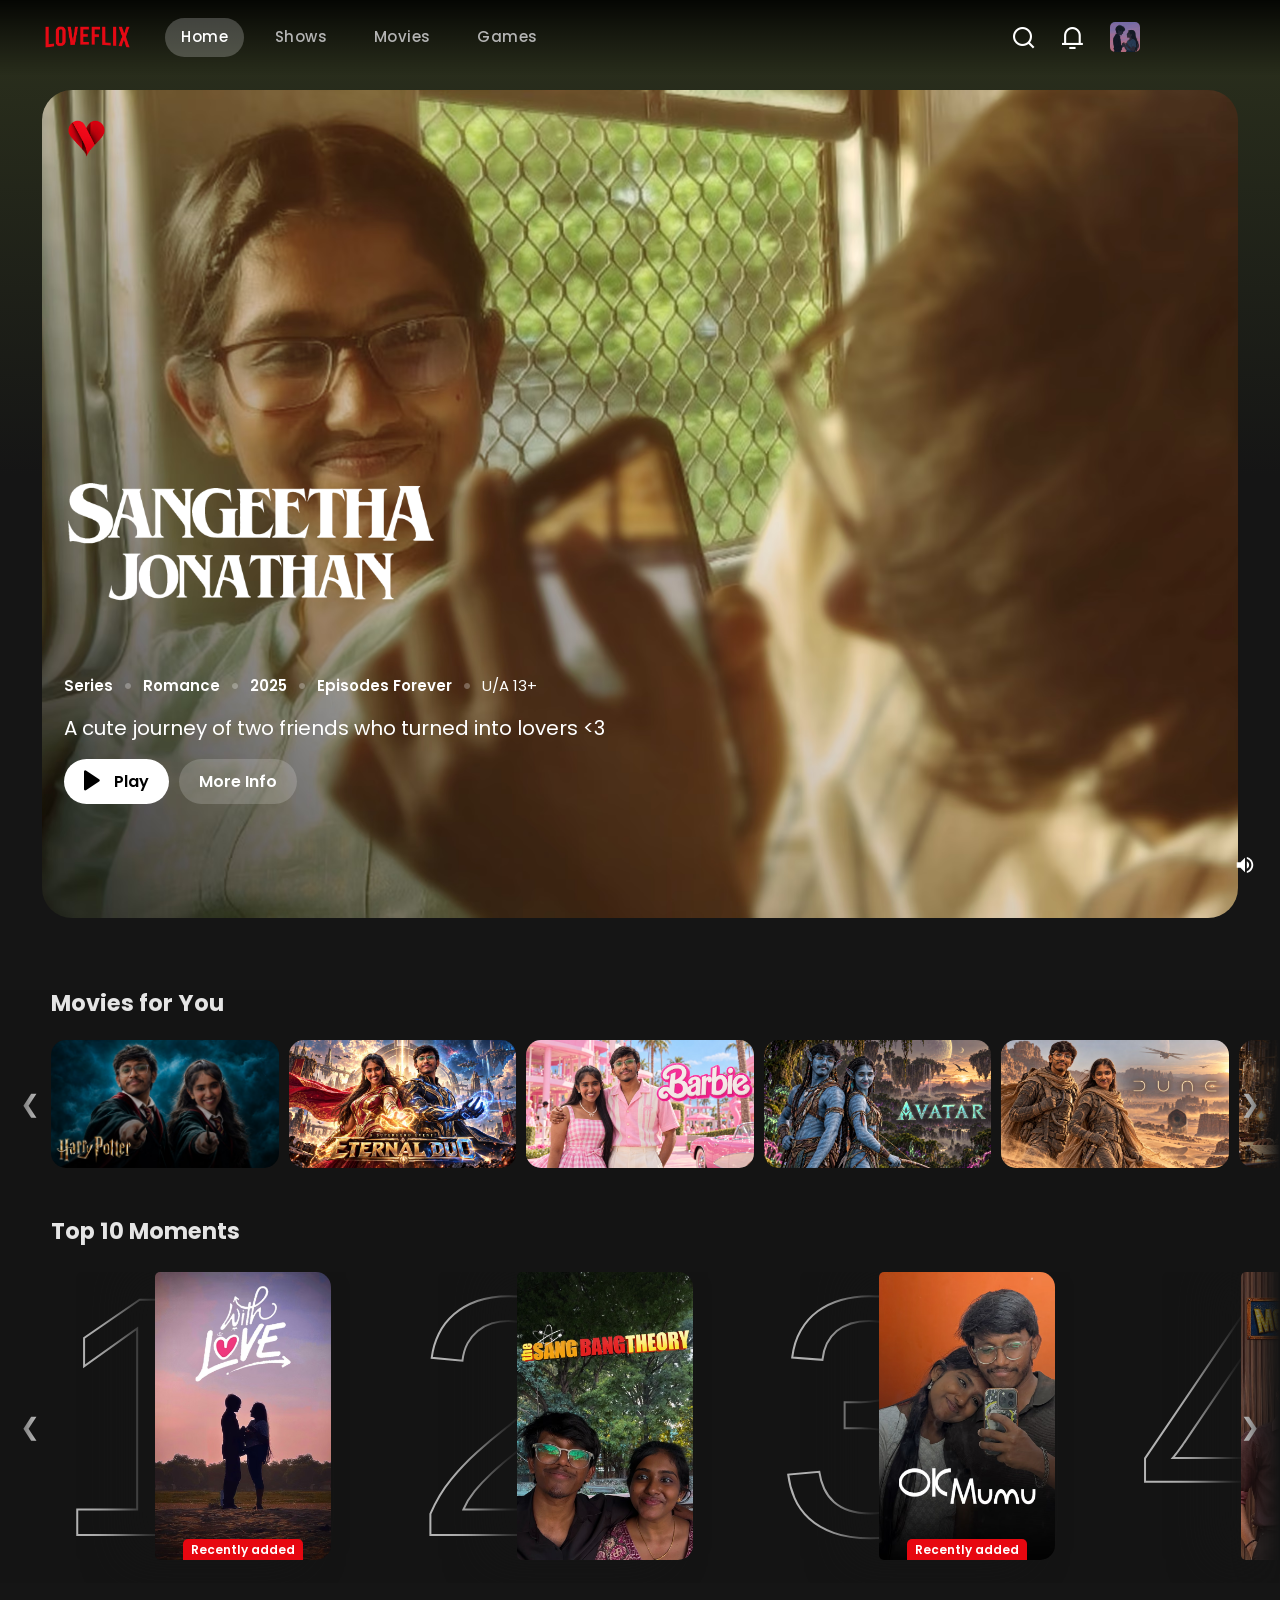
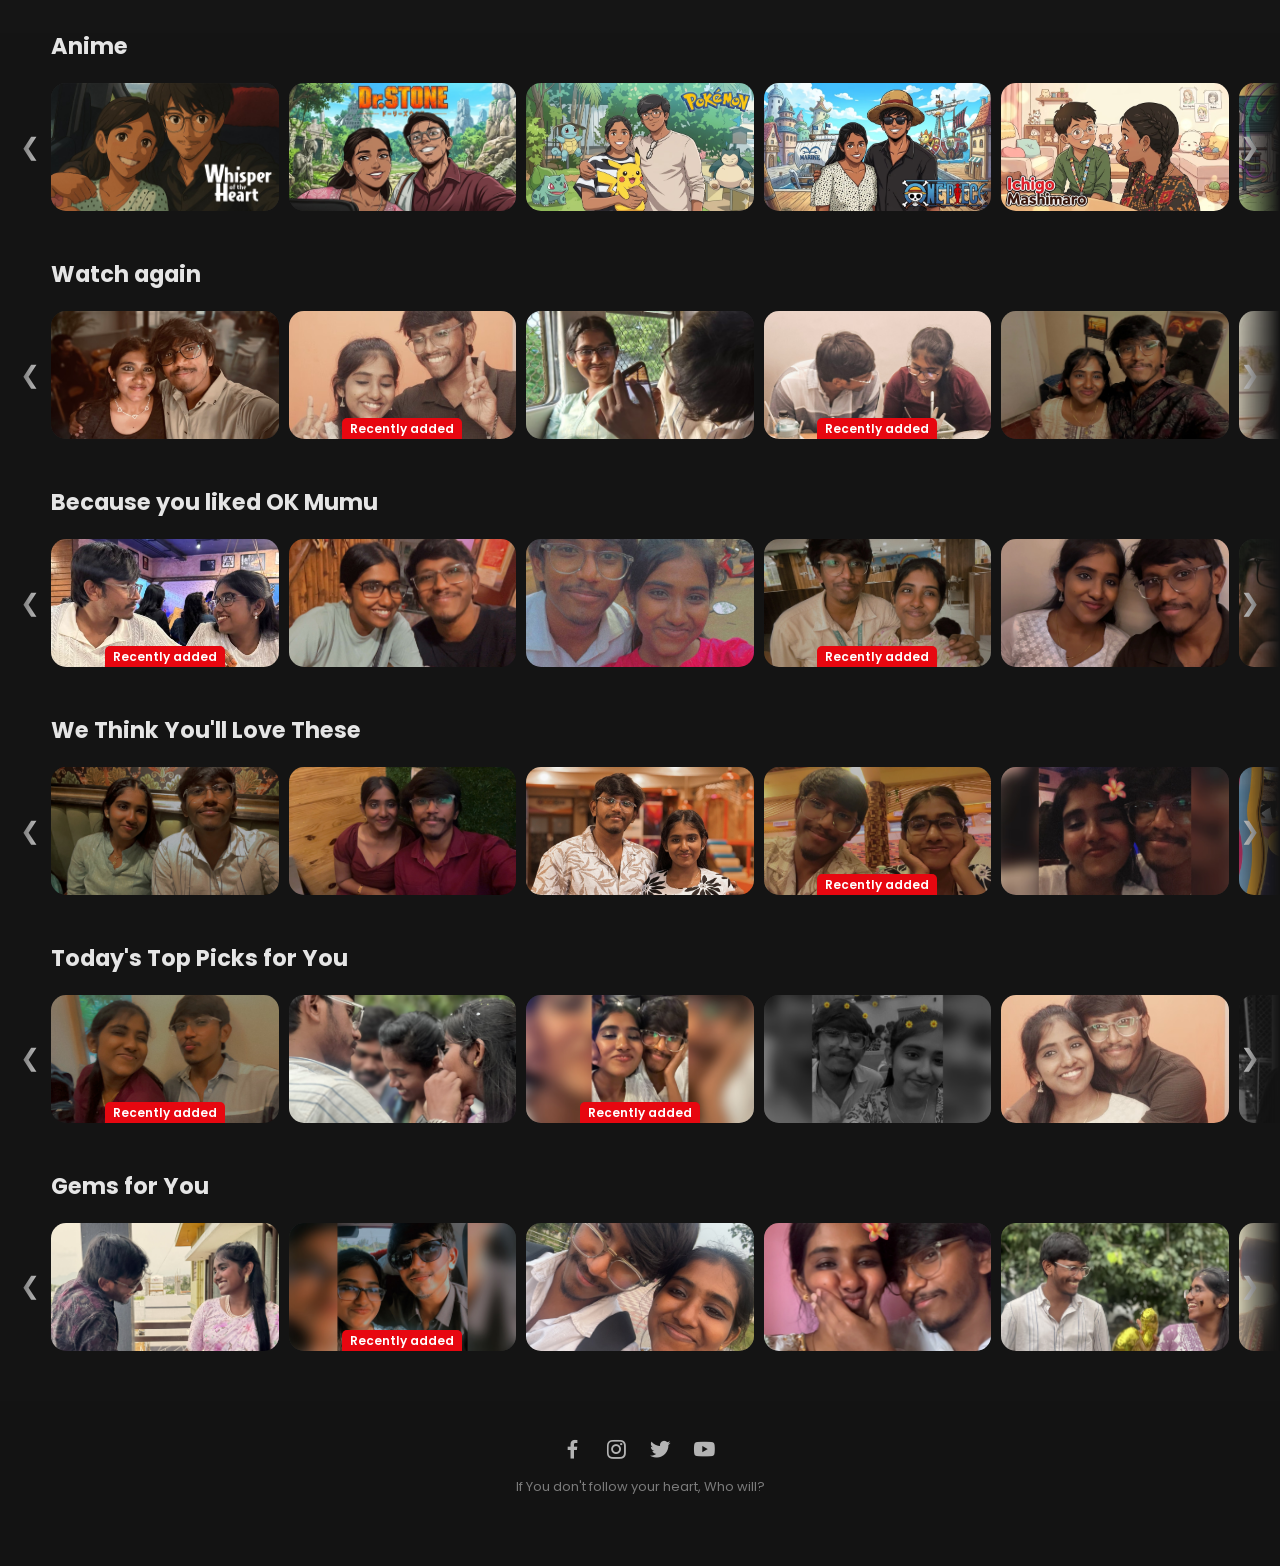
==== home.html @ ab57bb06 "fixes" ====
<html>
  <head>
    <meta charset="utf-8" />
    <meta content="width=device-width, initial-scale=1.0" name="viewport" />

    <title>Home - Loveflix</title>
    <meta content="" name="description" />
    <meta content="" name="keywords" />

    <!-- Browser Logo -->
    <link href="assets/img/hrt.png" rel="icon" />
    <link href="assets/img/hrt.png" rel="apple-touch-icon" />

    <!-- Google Fonts -->
    <link
      href="https://fonts.googleapis.com/css?family=Open+Sans:300,300i,400,400i,600,600i,700,700i|Nunito:300,300i,400,400i,600,600i,700,700i|Poppins:300,300i,400,400i,500,500i,600,600i,700,700i"
      rel="stylesheet"
    />

    <!-- Vendor CSS Files -->
    <link
      href="https://unpkg.com/boxicons@2.1.4/css/boxicons.min.css"
      rel="stylesheet"
    />
    <link
      href="assets/vendor/bootstrap/css/bootstrap.min.css"
      rel="stylesheet"
    />
    <link
      href="assets/vendor/bootstrap-icons/bootstrap-icons.css"
      rel="stylesheet"
    />
    <link href="assets/vendor/icofont/icofont.min.css" rel="stylesheet" />
    <link href="assets/vendor/remixicon/remixicon.css" rel="stylesheet" />
    <link href="assets/vendor/venobox/venobox.css" rel="stylesheet" />
    <link
      href="assets/vendor/owl.carousel/assets/owl.carousel.min.css"
      rel="stylesheet"
    />

    <!-- Main CSS File -->
    <link href="assets/css/style.css" rel="stylesheet" />
    <link href="assets/css/penstyle.css" rel="stylesheet" />
    <!-- <link href="assets/css/portfolio.css" rel="stylesheet" /> -->
  </head>

  <body>
    <div class="loading"></div>
    <!-- ======= Header ======= -->
    <header id="header" class="fixed-top">
      <div class="container d-flex align-items-center">
        <a onclick="secureRedirect(event, '/home.html')" class="logo"
          ><img src="assets/img/favicon.png"
        /></a>

        <nav class="nav-menu d-none d-lg-block">
          <ul>
            <li class="active home">
              <a onclick="secureRedirect(event, '/home.html')">Home</a>
            </li>
            <li><a>Shows</a></li>
            <li><a>Movies</a></li>
            <li>
              <a
                onclick="secureRedirect(event, 'https://www.1001games.com/girls/kissing-cure', '_blank')"
                >Games</a
              >
            </li>
          </ul>
          <div class="rt-logos">
            <i class="ri-search-line"></i>
            <div class="nx-nav-notification-wrapper">
              <i class="ri-notification-3-line nx-bell-trigger"></i>

              <!-- The Hidden Messages Dropdown Tray -->
              <div class="nx-notification-dropdown">
                <div class="nx-notif-arrow"></div>
                <!-- Sleek pointer arrow -->
                <ul class="nx-notif-list">
                  <!-- Update your notification item inside the navigation dropdown list to include the custom ID -->
                  <li
                    class="nx-notif-item nx-trigger-notif"
                    data-target-img="/assets/img/hehe2.avif"
                  >
                    <div class="nx-notif-dot"></div>
                    <p>
                      New <strong>alternate-reality image</strong> received!
                    </p>
                  </li>

                  <li
                    class="nx-notif-item nx-trigger-notif"
                    data-target-img="/assets/img/letter.avif"
                  >
                    <span class="nx-notif-dot"></span>
                    <p>I Love You <strong>Mumu</strong> <3</p>
                  </li>
                  <li class="nx-notif-item read">
                    <p>Videos are now tagged as Recently added</p>
                  </li>
                </ul>
              </div>
            </div>
            <a onclick="secureRedirect(event, '/index.html')" class="anime"
              ><img src="/assets/img/an.avif"
            /></a>
          </div>
        </nav>
        <!-- .nav-menu -->
      </div>
    </header>
    <!-- End Header -->

    <!-- The Envelope Viewport Wrapper (Remains as your single global modal frame) -->
    <div id="envelopeOverlay" class="lx-env-overlay-mask">
      <div class="lx-env-box-wrapper" id="envelopeWrapper">
        <div class="lx-env-pocket-container">
          <div class="lx-env-paper-flap"></div>

          <!-- The inside hidden letter photo image card -->
          <div class="lx-env-hidden-card" id="letterImageCard">
            <!-- We remove the hardcoded src; JavaScript will inject this dynamically -->
            <img
              src=""
              class="lx-env-surprise-img"
              id="envelopeSurpriseImg"
              alt="Surprise Image"
            />
          </div>

          <div class="lx-env-side-left"></div>
          <div class="lx-env-side-right"></div>
          <div class="lx-env-side-bottom"></div>
        </div>
      </div>
    </div>

    <!-- ======= Hero Section ======= -->

    <section id="hero">
      <div class="hero-container">
        <div class="hero-logo">
          <img src="assets/img/hrt.png" />
        </div>
        <div class="title-logo">
          <img src="assets/img/title.png" />
        </div>
        <div class="hero-deets">
          <div class="genre-stuff">
            <div class="genre">Series</div>
            <div class="genre-dot">.</div>
            <div class="genre">Romance</div>
            <div class="genre-dot">.</div>
            <div class="genre">2025</div>
            <div class="genre-dot">.</div>
            <div class="genre">Episodes Forever</div>
            <div class="genre-dot">.</div>
            <div class="genre-1">U/A 13+</div>
          </div>
          <div class="para">
            A cute journey of two friends who turned into lovers <3
          </div>
          <div id="p-ico" class="play">
            <div class="play-1">
              <a id="heroPlayBtn"><i class="ri-play-fill"></i>Play</a>
            </div>
            <div class="play-2">More Info</div>
          </div>
        </div>
        <div
          class="hero-img"
          onmouseenter="playHeroPreview(this)"
          onmouseleave="stopHeroPreview(this)"
        >
          <!-- Base Default Image -->
          <img
            src="assets/img/pics/cover/1.avif"
            class="hero-media-base"
            alt="Hero Base"
          />

          <!-- Hidden Video Element (Muted + Disabled PiP tags bypass native browser popups) -->
          <video
            class="hero-media-video"
            muted
            loop
            playsinline
            preload="none"
            disablepictureinpicture
            controlsList="nodownload nopictureinpicture"
          >
            <!-- 1. Main Choice: AV1 (Change the src to your AV1 file path) -->
            <source
              src="assets/img/pics/cover/hover.av1.mp4"
              type="video/mp4; codecs=av01.0.05M.08"
            />

            <!-- 2. Secondary Fallback: Standard MP4 (H.264) -->
            <source
              src="assets/img/pics/cover/hover.mp4"
              type="video/mp4; codecs=avc1.4d401e"
            />
          </video>
        </div>
      </div>
    </section>
    <!-- ==========================================
    CUSTOM LOVEFLIX STREAM DESIGN MODAL
    ========================================== -->
    <dialog id="favDialog" class="loveflix-dialog">
      <div class="dialog-card">
        <h3 class="dialog-title">Account disabled!</h3>
        <p class="dialog-subtitle">Choose a payment mode to continue:</p>

        <!-- 💡 THE CUSTOM CUSTOM DROPDOWN FRAMEWORK -->
        <div class="custom-select-wrapper">
          <div class="select-trigger-box" id="dropdownTrigger">
            <span id="selectedOptionText">...</span>
            <i class="bx bx-chevron-down arrow-icon"></i>
          </div>

          <!-- The Interactive Options Tray Container -->
          <ul class="custom-options-list" id="optionsTray">
            <li class="option-item" data-value="brine">0 Kisses 😔</li>
            <li class="option-item" data-value="monkey">1 Kiss 🙂</li>
            <!-- 💡 THE UNLOCK OPTION -->
            <li class="option-item secret-key" data-value="unlock_key">
              100 Kisses ❤️❤️😘
            </li>
          </ul>
        </div>

        <!-- Hidden native input to securely hold your JavaScript logic values -->
        <input type="hidden" id="secureSelectValue" value="default" />

        <div class="dialog-action-row">
          <button id="cancelBtn" class="modal-btn btn-cancel">Cancel</button>
          <button id="confirmBtn" class="modal-btn btn-confirm">Confirm</button>
        </div>
      </div>
    </dialog>

    <!-- End Hero -->

    <main id="main">
      <!-- HORIZONTAL CAROUSEL CONTAINER -->
      <section id="c01" class="nx-carousel-section">
        <h2 class="nx-carousel-heading">Movies for You</h2>

        <div class="nx-carousel-base-wrapper">
          <!-- Direction Control Action Bars -->
          <button
            class="nx-carousel-arrow-btn nx-btn-left"
            onclick="moveNxCarousel(-1, 'c1')"
          >
            &#10094;
          </button>
          <button
            class="nx-carousel-arrow-btn nx-btn-right"
            onclick="moveNxCarousel(1, 'c1')"
          >
            &#10095;
          </button>

          <!-- Clipping Window Framework -->
          <div class="nx-carousel-clip-viewport">
            <div class="nx-carousel-moving-track" id="c1">
              <div class="nx-carousel-card-item">
                <img src="assets/img/pics/movies/hp.avif" alt="Card 2" />
              </div>
              <div class="nx-carousel-card-item">
                <img src="assets/img/pics/movies/ed.avif" alt="Card 2" />
              </div>
              <div class="nx-carousel-card-item">
                <img src="assets/img/pics/movies/bb.avif" alt="Card 3" />
              </div>
              <div class="nx-carousel-card-item">
                <img src="assets/img/pics/movies/av.avif" alt="Card 4" />
              </div>
              <div class="nx-carousel-card-item">
                <img src="assets/img/pics/movies/dn.avif" alt="Card 5" />
              </div>
              <div class="nx-carousel-card-item">
                <img src="assets/img/pics/movies/fr.avif" alt="Card 6" />
              </div>
              <div class="nx-carousel-card-item">
                <img src="assets/img/pics/movies/tt.avif" alt="Card 7" />
              </div>
            </div>
          </div>
        </div>
      </section>
      <!-- HORIZONTAL CAROUSEL CONTAINER -->
      <section id="c02" class="nx-carousel-section">
        <h2 class="nx-carousel-heading">Top 10 Moments</h2>

        <div class="nx-carousel-base-wrapper">
          <!-- Direction Control Action Bars -->
          <button
            class="nx-carousel-arrow-btn nx-btn-left"
            onclick="moveNxCarousel(-1, 'c2')"
          >
            &#10094;
          </button>
          <button
            class="nx-carousel-arrow-btn nx-btn-right"
            onclick="moveNxCarousel(1, 'c2')"
          >
            &#10095;
          </button>

          <!-- Clipping Window Framework -->
          <div class="nx-carousel-clip-viewport">
            <div class="nx-carousel-moving-track" id="c2">
              <div
                class="nx-carousel-card-item"
                onmouseenter="playPreview(this)"
                onmouseleave="stopPreview(this)"
              >
                <div class="num">1</div>
                <div class="num-img">
                  <div class="recent">Recently added</div>
                  <img src="assets/img/pics/10/1.avif" alt="Card 1" />
                  <video
                    class="nx-video-preview"
                    muted
                    loop
                    playsinline
                    preload="none"
                    disablepictureinpicture
                    controlsList="nodownload nopictureinpicture"
                  >
                    <source src="assets/img/pics/10/1.webm" type="video/mp4" />
                  </video>
                </div>
              </div>
              <div
                class="nx-carousel-card-item"
                onmouseenter="playPreview(this)"
                onmouseleave="stopPreview(this)"
              >
                <div class="num">2</div>
                <div class="num-img">
                  <img src="assets/img/pics/10/2.avif" alt="Card 2" />
                  <img
                    src="assets/img/pics/10/02.avif"
                    class="nx-video-preview"
                    alt="Card 2 Hover"
                  />
                </div>
              </div>
              <div
                class="nx-carousel-card-item"
                onmouseenter="playPreview(this)"
                onmouseleave="stopPreview(this)"
              >
                <div class="num">3</div>
                <div class="num-img">
                  <div class="recent">Recently added</div>
                  <img src="assets/img/pics/10/3.avif" alt="Card 3" />
                  <video
                    class="nx-video-preview"
                    muted
                    loop
                    playsinline
                    preload="none"
                    disablepictureinpicture
                    controlsList="nodownload nopictureinpicture"
                  >
                    <source src="assets/img/pics/10/3.webm" type="video/mp4" />
                  </video>
                </div>
              </div>
              <div
                class="nx-carousel-card-item"
                onmouseenter="playPreview(this)"
                onmouseleave="stopPreview(this)"
              >
                <div class="num">4</div>
                <div class="num-img">
                  <img src="assets/img/pics/10/4.avif" alt="Card 4" />
                  <img
                    src="assets/img/pics/10/04.avif"
                    class="nx-video-preview"
                    alt="Card 2 Hover"
                  />
                </div>
              </div>
              <div
                class="nx-carousel-card-item"
                onmouseenter="playPreview(this)"
                onmouseleave="stopPreview(this)"
              >
                <div class="num">5</div>
                <div class="num-img">
                  <div class="recent">Recently added</div>
                  <img src="assets/img/pics/10/5.avif" alt="Card 5" />
                  <video
                    class="nx-video-preview"
                    muted
                    loop
                    playsinline
                    preload="none"
                    disablepictureinpicture
                    controlsList="nodownload nopictureinpicture"
                  >
                    <source src="assets/img/pics/10/5.webm" type="video/mp4" />
                  </video>
                </div>
              </div>
              <div
                class="nx-carousel-card-item"
                onmouseenter="playPreview(this)"
                onmouseleave="stopPreview(this)"
              >
                <div class="num">6</div>
                <div class="num-img">
                  <div class="recent">Recently added</div>
                  <img src="assets/img/pics/10/6.avif" alt="Card 6" />
                  <video
                    class="nx-video-preview"
                    muted
                    loop
                    playsinline
                    preload="none"
                    disablepictureinpicture
                    controlsList="nodownload nopictureinpicture"
                  >
                    <source src="assets/img/pics/10/6.webm" type="video/mp4" />
                  </video>
                </div>
              </div>
              <div
                class="nx-carousel-card-item"
                onmouseenter="playPreview(this)"
                onmouseleave="stopPreview(this)"
              >
                <div class="num">7</div>
                <div class="num-img">
                  <div class="recent">Recently added</div>
                  <img src="assets/img/pics/10/7.avif" alt="Card 7" />
                  <video
                    class="nx-video-preview"
                    muted
                    loop
                    playsinline
                    preload="none"
                    disablepictureinpicture
                    controlsList="nodownload nopictureinpicture"
                  >
                    <source src="assets/img/pics/10/7.webm" type="video/mp4" />
                  </video>
                </div>
              </div>
              <div
                class="nx-carousel-card-item"
                onmouseenter="playPreview(this)"
                onmouseleave="stopPreview(this)"
              >
                <div class="num">8</div>
                <div class="num-img">
                  <img src="assets/img/pics/10/8.avif" alt="Card 8" />
                  <img
                    src="assets/img/pics/10/08.avif"
                    class="nx-video-preview"
                    alt="Card 2 Hover"
                  />
                </div>
              </div>
              <div
                class="nx-carousel-card-item"
                onmouseenter="playPreview(this)"
                onmouseleave="stopPreview(this)"
              >
                <div class="num">9</div>
                <div class="num-img">
                  <img src="assets/img/pics/10/9.avif" alt="Card 9" />
                  <img
                    src="assets/img/pics/10/09.avif"
                    class="nx-video-preview"
                    alt="Card 2 Hover"
                  />
                </div>
              </div>
              <div
                class="nx-carousel-card-item"
                onmouseenter="playPreview(this)"
                onmouseleave="stopPreview(this)"
              >
                <div class="num">10</div>
                <div class="num-img ten">
                  <div class="recent">Recently added</div>
                  <img src="assets/img/pics/10/10.avif" alt="Card 10" />
                  <video
                    class="nx-video-preview"
                    muted
                    loop
                    playsinline
                    preload="none"
                    disablepictureinpicture
                    controlsList="nodownload nopictureinpicture"
                  >
                    <source src="assets/img/pics/10/10.webm" type="video/mp4" />
                  </video>
                </div>
              </div>
            </div>
          </div>
        </div>
      </section>

      <!-- HORIZONTAL CAROUSEL CONTAINER -->
      <section id="c01" class="nx-carousel-section touch">
        <h2 class="nx-carousel-heading">Anime</h2>

        <div class="nx-carousel-base-wrapper">
          <!-- Direction Control Action Bars -->
          <button
            class="nx-carousel-arrow-btn nx-btn-left"
            onclick="moveNxCarousel(-1, 'c3')"
          >
            &#10094;
          </button>
          <button
            class="nx-carousel-arrow-btn nx-btn-right"
            onclick="moveNxCarousel(1, 'c3')"
          >
            &#10095;
          </button>

          <!-- Clipping Window Framework -->
          <div class="nx-carousel-clip-viewport">
            <div class="nx-carousel-moving-track" id="c3">
              <div class="nx-carousel-card-item">
                <img src="assets/img/pics/anime/1.avif" alt="Card 1" />
              </div>
              <div class="nx-carousel-card-item">
                <img src="assets/img/pics/anime/2.avif" alt="Card 2" />
              </div>
              <div class="nx-carousel-card-item">
                <img src="assets/img/pics/anime/3.avif" alt="Card 3" />
              </div>
              <div class="nx-carousel-card-item">
                <img src="assets/img/pics/anime/4.avif" alt="Card 4" />
              </div>
              <div class="nx-carousel-card-item">
                <img src="assets/img/pics/anime/7.avif" alt="Card 5" />
              </div>
              <div class="nx-carousel-card-item">
                <img src="assets/img/pics/anime/5.avif" alt="Card 6" />
              </div>
              <div class="nx-carousel-card-item">
                <img src="assets/img/pics/anime/6.avif" alt="Card 7" />
              </div>
            </div>
          </div>
        </div>
      </section>

      <!-- row1 -->
      <section id="c01" class="nx-carousel-section">
        <h2 class="nx-carousel-heading">Watch again</h2>

        <div class="nx-carousel-base-wrapper">
          <!-- Direction Control Action Bars -->
          <button
            class="nx-carousel-arrow-btn nx-btn-left"
            onclick="moveNxCarousel(-1, 'c4')"
          >
            &#10094;
          </button>
          <button
            class="nx-carousel-arrow-btn nx-btn-right"
            onclick="moveNxCarousel(1, 'c4')"
          >
            &#10095;
          </button>

          <!-- Clipping Window Framework -->
          <div class="nx-carousel-clip-viewport">
            <div class="nx-carousel-moving-track" id="c4">
              <div class="nx-carousel-card-item">
                <img src="assets/img/pics/7.avif" alt="Card 1" />
              </div>
              <div
                class="nx-carousel-card-item"
                onmouseenter="playPreview(this)"
                onmouseleave="stopPreview(this)"
              >
                <div class="recent">Recently added</div>
                <img src="assets/img/pics/1.avif" alt="Card 2" />
                <img
                  src="assets/img/pics/1a.GIF"
                  class="nx-video-preview"
                  alt="Card 2 Hover"
                />
              </div>
              <div class="nx-carousel-card-item">
                <img src="assets/img/pics/6.avif" alt="Card 3" />
              </div>
              <div
                class="nx-carousel-card-item"
                onmouseenter="playPreview(this)"
                onmouseleave="stopPreview(this)"
              >
                <div class="recent">Recently added</div>
                <img src="assets/img/pics/8.avif" alt="Card 4" />
                <img
                  src="assets/img/pics/8a.gif"
                  class="nx-video-preview"
                  alt="Card 2 Hover"
                />
              </div>
              <div class="nx-carousel-card-item">
                <img src="assets/img/pics/26.avif" alt="Card 5" />
              </div>
              <div
                class="nx-carousel-card-item"
                onmouseenter="playPreview(this)"
                onmouseleave="stopPreview(this)"
              >
                <div class="recent">Recently added</div>
                <img src="assets/img/pics/12.avif" alt="Card 6" />
                <video
                  class="nx-video-preview"
                  muted
                  loop
                  playsinline
                  preload="none"
                  disablepictureinpicture
                  controlsList="nodownload nopictureinpicture"
                >
                  <source src="assets/img/pics/12a.webm" type="video/mp4" />
                </video>
              </div>
              <div class="nx-carousel-card-item">
                <img src="assets/img/pics/35.avif" alt="Card 7" />
              </div>
              <div
                class="nx-carousel-card-item"
                onmouseenter="playPreview(this)"
                onmouseleave="stopPreview(this)"
              >
                <div class="recent">Recently added</div>
                <img src="assets/img/pics/47.avif" alt="Card 8" />
                <video
                  class="nx-video-preview"
                  muted
                  loop
                  playsinline
                  preload="none"
                  disablepictureinpicture
                  controlsList="nodownload nopictureinpicture"
                >
                  <source src="assets/img/pics/47a.webm" type="video/mp4" />
                </video>
              </div>
              <div class="nx-carousel-card-item">
                <img src="assets/img/pics/36.avif" alt="Card 9" />
              </div>
              <div class="nx-carousel-card-item">
                <img src="assets/img/pics/40.avif" alt="Card 10" />
              </div>
            </div>
          </div>
        </div>
      </section>

      <!--  row2 -->
      <section id="c01" class="nx-carousel-section">
        <h2 class="nx-carousel-heading">Because you liked OK Mumu</h2>

        <div class="nx-carousel-base-wrapper">
          <!-- Direction Control Action Bars -->
          <button
            class="nx-carousel-arrow-btn nx-btn-left"
            onclick="moveNxCarousel(-1, 'c5')"
          >
            &#10094;
          </button>
          <button
            class="nx-carousel-arrow-btn nx-btn-right"
            onclick="moveNxCarousel(1, 'c5')"
          >
            &#10095;
          </button>

          <!-- Clipping Window Framework -->
          <div class="nx-carousel-clip-viewport">
            <div class="nx-carousel-moving-track" id="c5">
              <div
                class="nx-carousel-card-item"
                onmouseenter="playPreview(this)"
                onmouseleave="stopPreview(this)"
              >
                <div class="recent">Recently added</div>
                <img src="assets/img/pics/11.avif" alt="Card 1" />
                <video
                  class="nx-video-preview"
                  muted
                  loop
                  playsinline
                  preload="none"
                  disablepictureinpicture
                  controlsList="nodownload nopictureinpicture"
                >
                  <source src="assets/img/pics/11a.webm" type="video/mp4" />
                </video>
              </div>
              <div class="nx-carousel-card-item">
                <img src="assets/img/pics/32.avif" alt="Card 2" />
              </div>
              <div class="nx-carousel-card-item">
                <img src="assets/img/pics/28.avif" alt="Card 3" />
              </div>
              <div
                class="nx-carousel-card-item"
                onmouseenter="playPreview(this)"
                onmouseleave="stopPreview(this)"
              >
                <div class="recent">Recently added</div>
                <img src="assets/img/pics/46.avif" alt="Card 4" />
                <video
                  class="nx-video-preview"
                  muted
                  loop
                  playsinline
                  preload="none"
                  disablepictureinpicture
                  controlsList="nodownload nopictureinpicture"
                >
                  <source src="assets/img/pics/46a.webm" type="video/mp4" />
                </video>
              </div>
              <div class="nx-carousel-card-item">
                <img src="assets/img/pics/23.avif" alt="Card 5" />
              </div>
              <div class="nx-carousel-card-item">
                <img src="assets/img/pics/24.avif" alt="Card 6" />
              </div>
              <div class="nx-carousel-card-item">
                <img src="assets/img/pics/22.avif" alt="Card 7" />
              </div>
              <div class="nx-carousel-card-item">
                <img src="assets/img/pics/29.avif" alt="Card 8" />
              </div>
              <div class="nx-carousel-card-item">
                <img src="assets/img/pics/27.avif" alt="Card 9" />
              </div>
              <div class="nx-carousel-card-item">
                <img src="assets/img/pics/41.avif" alt="Card 10" />
              </div>
            </div>
          </div>
        </div>
      </section>

      <!-- row 3 -->
      <section id="c01" class="nx-carousel-section">
        <h2 class="nx-carousel-heading">We Think You'll Love These</h2>

        <div class="nx-carousel-base-wrapper">
          <!-- Direction Control Action Bars -->
          <button
            class="nx-carousel-arrow-btn nx-btn-left"
            onclick="moveNxCarousel(-1, 'c6')"
          >
            &#10094;
          </button>
          <button
            class="nx-carousel-arrow-btn nx-btn-right"
            onclick="moveNxCarousel(1, 'c6')"
          >
            &#10095;
          </button>

          <!-- Clipping Window Framework -->
          <div class="nx-carousel-clip-viewport">
            <div class="nx-carousel-moving-track" id="c6">
              <div class="nx-carousel-card-item">
                <img src="assets/img/pics/33.avif" alt="Card 1" />
              </div>
              <div class="nx-carousel-card-item">
                <img src="assets/img/pics/31.avif" alt="Card 2" />
              </div>
              <div class="nx-carousel-card-item">
                <img src="assets/img/pics/45.avif" alt="Card 3" />
              </div>
              <div
                class="nx-carousel-card-item"
                onmouseenter="playPreview(this)"
                onmouseleave="stopPreview(this)"
              >
                <div class="recent">Recently added</div>
                <img src="assets/img/pics/39.avif" alt="Card 4" />
                <video
                  class="nx-video-preview"
                  muted
                  loop
                  playsinline
                  preload="none"
                  disablepictureinpicture
                  controlsList="nodownload nopictureinpicture"
                >
                  <source src="assets/img/pics/39a.webm" type="video/mp4" />
                </video>
              </div>
              <div class="nx-carousel-card-item">
                <img src="assets/img/pics/37.avif" alt="Card 5" />
              </div>
              <div class="nx-carousel-card-item">
                <img src="assets/img/pics/16.avif" alt="Card 6" />
              </div>
              <div
                class="nx-carousel-card-item"
                onmouseenter="playPreview(this)"
                onmouseleave="stopPreview(this)"
              >
                <div class="recent">Recently added</div>
                <img src="assets/img/pics/10.avif" alt="Card 7" />
                <video
                  class="nx-video-preview"
                  muted
                  loop
                  playsinline
                  preload="none"
                  disablepictureinpicture
                  controlsList="nodownload nopictureinpicture"
                >
                  <source src="assets/img/pics/10a.webm" type="video/mp4" />
                </video>
              </div>
              <div class="nx-carousel-card-item">
                <img src="assets/img/pics/30.avif" alt="Card 8" />
              </div>
              <div class="nx-carousel-card-item">
                <img src="assets/img/pics/25.avif" alt="Card 9" />
              </div>
              <div class="nx-carousel-card-item">
                <img src="assets/img/pics/18.avif" alt="Card 10" />
              </div>
            </div>
          </div>
        </div>
      </section>

      <!-- row 4 -->
      <section id="c01" class="nx-carousel-section">
        <h2 class="nx-carousel-heading">Today's Top Picks for You</h2>

        <div class="nx-carousel-base-wrapper">
          <!-- Direction Control Action Bars -->
          <button
            class="nx-carousel-arrow-btn nx-btn-left"
            onclick="moveNxCarousel(-1, 'c7')"
          >
            &#10094;
          </button>
          <button
            class="nx-carousel-arrow-btn nx-btn-right"
            onclick="moveNxCarousel(1, 'c7')"
          >
            &#10095;
          </button>

          <!-- Clipping Window Framework -->
          <div class="nx-carousel-clip-viewport">
            <div class="nx-carousel-moving-track" id="c7">
              <div
                class="nx-carousel-card-item"
                onmouseenter="playPreview(this)"
                onmouseleave="stopPreview(this)"
              >
                <div class="recent">Recently added</div>
                <img src="assets/img/pics/34.avif" alt="Card 1" />
                <video
                  class="nx-video-preview"
                  muted
                  loop
                  playsinline
                  preload="none"
                  disablepictureinpicture
                  controlsList="nodownload nopictureinpicture"
                >
                  <source src="assets/img/pics/34a.webm" type="video/mp4" />
                </video>
              </div>
              <div class="nx-carousel-card-item">
                <img src="assets/img/pics/20.avif" alt="Card 2" />
              </div>
              <div
                class="nx-carousel-card-item"
                onmouseenter="playPreview(this)"
                onmouseleave="stopPreview(this)"
              >
                <div class="recent">Recently added</div>
                <img src="assets/img/pics/13.avif" alt="Card 3" />
                <video
                  class="nx-video-preview"
                  muted
                  loop
                  playsinline
                  preload="none"
                  disablepictureinpicture
                  controlsList="nodownload nopictureinpicture"
                >
                  <source src="assets/img/pics/13a.webm" type="video/mp4" />
                </video>
              </div>
              <div class="nx-carousel-card-item">
                <img src="assets/img/pics/43.avif" alt="Card 4" />
              </div>
              <div class="nx-carousel-card-item">
                <img src="assets/img/pics/3.avif" alt="Card 5" />
              </div>
              <div class="nx-carousel-card-item">
                <img src="assets/img/pics/38.avif" alt="Card 6" />
              </div>
              <div class="nx-carousel-card-item">
                <img src="assets/img/pics/15.avif" alt="Card 7" />
              </div>
              <div class="nx-carousel-card-item">
                <img src="assets/img/pics/44.avif" alt="Card 8" />
              </div>
              <div class="nx-carousel-card-item">
                <img src="assets/img/pics/14.avif" alt="Card 9" />
              </div>
              <div class="nx-carousel-card-item">
                <img src="assets/img/pics/5.avif" alt="Card 10" />
              </div>
            </div>
          </div>
        </div>
      </section>

      <!-- row 5 -->

      <section id="c01" class="nx-carousel-section">
        <h2 class="nx-carousel-heading">Gems for You</h2>

        <div class="nx-carousel-base-wrapper">
          <!-- Direction Control Action Bars -->
          <button
            class="nx-carousel-arrow-btn nx-btn-left"
            onclick="moveNxCarousel(-1, 'c8')"
          >
            &#10094;
          </button>
          <button
            class="nx-carousel-arrow-btn nx-btn-right"
            onclick="moveNxCarousel(1, 'c8')"
          >
            &#10095;
          </button>

          <!-- Clipping Window Framework -->
          <div class="nx-carousel-clip-viewport">
            <div class="nx-carousel-moving-track" id="c8">
              <div class="nx-carousel-card-item">
                <img src="assets/img/pics/19.avif" alt="Card 1" />
              </div>

              <div
                class="nx-carousel-card-item"
                onmouseenter="playPreview(this)"
                onmouseleave="stopPreview(this)"
              >
                <div class="recent">Recently added</div>
                <img src="assets/img/pics/42.avif" alt="Card 2" />
                <video
                  class="nx-video-preview"
                  muted
                  loop
                  playsinline
                  preload="none"
                  disablepictureinpicture
                  controlsList="nodownload nopictureinpicture"
                >
                  <source src="assets/img/pics/42a.webm" type="video/mp4" />
                </video>
              </div>
              <div class="nx-carousel-card-item">
                <img src="assets/img/pics/48.avif" alt="Card 3" />
              </div>
              <div class="nx-carousel-card-item">
                <img src="assets/img/pics/9.avif" alt="Card 4" />
              </div>
              <div class="nx-carousel-card-item">
                <img src="assets/img/pics/21.avif" alt="Card 5" />
              </div>
              <div
                class="nx-carousel-card-item"
                onmouseenter="playPreview(this)"
                onmouseleave="stopPreview(this)"
              >
                <div class="recent">Recently added</div>
                <img src="assets/img/pics/49.avif" alt="Card 6" />
                <video
                  class="nx-video-preview"
                  muted
                  loop
                  playsinline
                  preload="none"
                  disablepictureinpicture
                  controlsList="nodownload nopictureinpicture"
                >
                  <source src="assets/img/pics/49a.webm" type="video/mp4" />
                </video>
              </div>
              <div class="nx-carousel-card-item">
                <img src="assets/img/pics/4.avif" alt="Card 7" />
              </div>
              <div
                class="nx-carousel-card-item"
                onmouseenter="playPreview(this)"
                onmouseleave="stopPreview(this)"
              >
                <div class="recent">Recently added</div>
                <img src="assets/img/pics/2.avif" alt="Card 8" />
                <img
                  src="assets/img/pics/2a.GIF"
                  class="nx-video-preview"
                  alt="Card 2 Hover"
                />
              </div>
              <div class="nx-carousel-card-item">
                <img src="assets/img/pics/17.avif" alt="Card 9" />
              </div>
            </div>
          </div>
        </div>
      </section>
      <!-- End Portfolio Section -->
      <audio id="myAudio" loop>
        <source src="/assets/img/sng.mp3" />
      </audio>
      <!-- ======= Footer ======= -->

      <footer id="footer">
        <div class="container">
          <div class="social-links pt-3 pt-md-0">
            <a
              onclick="secureRedirect(event, 'https://www.youtube.com/watch?v=FIejm_Wvw1w', '_blank')"
              class="facebook"
              ><i class="bx bxl-facebook"></i
            ></a>
            <a
              onclick="secureRedirect(event, 'https://www.instagram.com/jonathan.ryndolf/', '_blank')"
              class="instagram"
              ><i class="bx bxl-instagram"></i
            ></a>
            <a
              onclick="secureRedirect(event, 'https://x.com/Jonathanryndolf', '_blank')"
              class="twitter"
              ><i class="bx bxl-twitter"></i
            ></a>
            <a
              onclick="secureRedirect(event, 'https://www.youtube.com/watch?v=QDia3e12czc', '_blank')"
              class="youtube"
              ><i class="bx bxl-youtube"></i
            ></a>
          </div>
          <p>If You don't follow your heart, Who will?</p>
        </div>
      </footer>
      <!-- End Footer -->
    </main>
    <button
      class="back-to-top toolbar-btn volume-btn"
      id="audioToggleBtn"
      aria-label="Toggle Audio"
    >
      <svg viewBox="0 0 24 24">
        <!-- Starts with the high volume icon layout -->
        <path
          d="M3 9v6h4l5 5V4L7 9H3zm13.5 3c0-1.77-1.02-3.29-2.5-4.03v8.05c1.48-.73 2.5-2.25 2.5-4.02zM14 3.23v2.06c2.89.86 5 3.54 5 6.71s-2.11 5.85-5 6.71v2.06c4.01-.91 7-4.49 7-8.77s-2.99-7.86-7-8.77z"
        />
      </svg>
    </button>

    <!-- Vendor JS Files -->
    <script src="assets/vendor/jquery/jquery.min.js"></script>
    <script src="assets/vendor/bootstrap/js/bootstrap.bundle.min.js"></script>
    <script src="assets/vendor/jquery.easing/jquery.easing.min.js"></script>
    <script src="assets/vendor/php-email-form/validate.js"></script>
    <script src="assets/vendor/isotope-layout/isotope.pkgd.min.js"></script>
    <script src="assets/vendor/venobox/venobox.min.js"></script>
    <script src="assets/vendor/owl.carousel/owl.carousel.min.js"></script>

    <!-- Main JS File -->
    <script src="assets/js/main.js"></script>
    <script src="assets/js/hover.js"></script>
    <script src="assets/js/portfolio.js"></script>
  </body>
</html>
---- assets/vendor/venobox/venobox.css ----
/* ------ venobox.css --------*/
.vbox-overlay *, .vbox-overlay *:before, .vbox-overlay *:after{
    -webkit-backface-visibility: hidden;
    -webkit-box-sizing:border-box;
    -moz-box-sizing:border-box;
    box-sizing:border-box;
}
.vbox-overlay * { 
    -webkit-backface-visibility: visible;
    backface-visibility: visible;
}
.vbox-overlay{
    display: -webkit-flex;
    display: flex;
    -webkit-flex-direction: column;
    flex-direction: column;
    -webkit-justify-content: center;
    justify-content: center;
    -webkit-align-items: center;
    align-items: center;
    position: fixed;
    left: 0;
    top: 0;
    bottom: 0;
    right: 0;
    z-index: 999999;
}

/* ----- navigation ----- */
.vbox-title{
    width: 100%;
    height: 40px;
    float: left;
    text-align: center;
    line-height: 28px;
    font-size: 12px;
    padding: 6px 50px;
    overflow: hidden;
    position: fixed;
    display: none;
    left: 0;
    z-index: 89;
}
.vbox-close{
    cursor: pointer;
    position: fixed;
    top: -1px;
    right: 0;
    width: 50px;
    height: 40px;
    padding: 6px;
    display: block;
    background-position:10px center;
    overflow: hidden;
    font-size: 24px;
    line-height: 1;
    text-align: center;
    z-index: 99;
}
.vbox-left{
    cursor: pointer;
    position: fixed;
    left: 0;
    height: 40px;
    overflow: hidden;
    line-height: 28px;
    font-size: 12px;
    z-index: 99;
    display: flex;
    align-items:center;
}
.vbox-num{
    display: inline-block;
    margin: 6px 0 6px 15px;
}
/* ----- Social share ----- */
.vbox-share{
    line-height: 28px;
    font-size: 12px;
    overflow: hidden;
    position: fixed;
    left: 0;
    z-index: 98;
    display: flex;
    align-items:center;
    justify-content: center;
    width: 100%;
    text-align: center;
}
.vbox-share svg{
    max-height: 28px;
    width: 28px;
    z-index: 10;
    margin-left: 12px;
    margin-top: 6px;
    margin-bottom: 6px;
    vertical-align: middle;
}


/* ----- navigation ARROWS ----- */
.vbox-next, .vbox-prev{
    position: fixed;
    top: 50%;
    margin-top: -15px;
    overflow: hidden;
    cursor: pointer;
    display: block;
    width: 45px;
    height: 45px;
    z-index: 99;
}
.vbox-next span, .vbox-prev span{
    position: relative;
    width: 20px;
    height: 20px;
    border: 2px solid transparent;
    border-top-color: #B6B6B6;
    border-right-color: #B6B6B6;
    text-indent: -100px;
    position: absolute;
    top: 8px;
    display: block;
}
.vbox-prev{
    left: 15px;
}
.vbox-next{
    right: 15px;
}
.vbox-prev span{
    left: 10px;
    -ms-transform: rotate(-135deg);
    -webkit-transform: rotate(-135deg);
    transform: rotate(-135deg);
}
.vbox-next span{
    -ms-transform: rotate(45deg);
    -webkit-transform: rotate(45deg);
    transform: rotate(45deg);
    right: 10px;
}
/* ------- inline window ------ */
.vbox-inline{
    width: 420px;
    height: 315px;
    height: 70vh;
    padding: 10px;
    background: #fff;
    margin: 0 auto;
    overflow: auto;
    text-align: left;
}
/* ------- Video & iFrames window ------ */
.venoframe{
    max-width: 100%;
    width: 100%;
    border: none;
    width: 100%;
    height: 260px;
    height: 70vh;
}
.venoframe.vbvid{
    height: 260px;
}
@media (min-width: 768px) {
    .venoframe, .vbox-inline{
        width: 90%;
        height: 360px;
        height: 70vh;
    }
    .venoframe.vbvid{
        width: 640px;
        height: 360px;
    }
}
@media (min-width: 992px) {
    .venoframe, .vbox-inline{
        max-width: 1200px;
        width: 80%;
        height: 540px;
        height: 70vh;
    }
    .venoframe.vbvid{
        width: 960px;
        height: 540px;
    }
}
/* 
Please do NOT edit this part! 
or at least read this note: http://i.imgur.com/7C0ws9e.gif
*/
.vbox-open{
    overflow: hidden;
}
.vbox-container{
    position: absolute;
    left: 0;
    right: 0;
    top: 0;
    bottom: 0;
    overflow-x: hidden;
    overflow-y: scroll;
    overflow-scrolling: touch;
    -webkit-overflow-scrolling: touch;
    z-index: 20;
    max-height: 100%;

}

.vbox-content{
    text-align: center;
    float: left;
    width: 100%;
    position: relative;
    overflow: hidden;
    padding: 20px 4%;
}
.vbox-container img{
    max-width: 100%;
    height: auto;
}
.vbox-figlio{
    box-shadow: 0 0 12px rgba(0,0,0,0.19), 0 6px 6px rgba(0,0,0,0.23);
    max-width: 100%;
    text-align: initial;
}
img.vbox-figlio{
    -webkit-user-select: none;
-khtml-user-select: none;
-moz-user-select: none;
-o-user-select: none;
user-select: none;
}
.vbox-content.swipe-left{
    margin-left: -200px !important;
}
.vbox-content.swipe-right{
    margin-left: 200px !important;
}
.vbox-animated{
    webkit-transition: margin 300ms ease-out;
    transition: margin 300ms ease-out;
}

/* ---------- preloader ----------
 * SPINKIT 
 * http://tobiasahlin.com/spinkit/
-------------------------------- */
.sk-double-bounce,.sk-rotating-plane{width:40px;height:40px;margin:40px auto}.sk-rotating-plane{background-color:#333;-webkit-animation:sk-rotatePlane 1.2s infinite ease-in-out;animation:sk-rotatePlane 1.2s infinite ease-in-out}@-webkit-keyframes sk-rotatePlane{0%{-webkit-transform:perspective(120px) rotateX(0) rotateY(0);transform:perspective(120px) rotateX(0) rotateY(0)}50%{-webkit-transform:perspective(120px) rotateX(-180.1deg) rotateY(0);transform:perspective(120px) rotateX(-180.1deg) rotateY(0)}100%{-webkit-transform:perspective(120px) rotateX(-180deg) rotateY(-179.9deg);transform:perspective(120px) rotateX(-180deg) rotateY(-179.9deg)}}@keyframes sk-rotatePlane{0%{-webkit-transform:perspective(120px) rotateX(0) rotateY(0);transform:perspective(120px) rotateX(0) rotateY(0)}50%{-webkit-transform:perspective(120px) rotateX(-180.1deg) rotateY(0);transform:perspective(120px) rotateX(-180.1deg) rotateY(0)}100%{-webkit-transform:perspective(120px) rotateX(-180deg) rotateY(-179.9deg);transform:perspective(120px) rotateX(-180deg) rotateY(-179.9deg)}}.sk-double-bounce{position:relative}.sk-double-bounce .sk-child{width:100%;height:100%;border-radius:50%;background-color:#333;opacity:.6;position:absolute;top:0;left:0;-webkit-animation:sk-doubleBounce 2s infinite ease-in-out;animation:sk-doubleBounce 2s infinite ease-in-out}.sk-chasing-dots .sk-child,.sk-spinner-pulse,.sk-three-bounce .sk-child{background-color:#333;border-radius:100%}.sk-double-bounce .sk-double-bounce2{-webkit-animation-delay:-1s;animation-delay:-1s}@-webkit-keyframes sk-doubleBounce{0%,100%{-webkit-transform:scale(0);transform:scale(0)}50%{-webkit-transform:scale(1);transform:scale(1)}}@keyframes sk-doubleBounce{0%,100%{-webkit-transform:scale(0);transform:scale(0)}50%{-webkit-transform:scale(1);transform:scale(1)}}.sk-wave{margin:40px auto;width:50px;height:40px;text-align:center;font-size:10px}.sk-wave .sk-rect{background-color:#333;height:100%;width:6px;display:inline-block;-webkit-animation:sk-waveStretchDelay 1.2s infinite ease-in-out;animation:sk-waveStretchDelay 1.2s infinite ease-in-out}.sk-wave .sk-rect1{-webkit-animation-delay:-1.2s;animation-delay:-1.2s}.sk-wave .sk-rect2{-webkit-animation-delay:-1.1s;animation-delay:-1.1s}.sk-wave .sk-rect3{-webkit-animation-delay:-1s;animation-delay:-1s}.sk-wave .sk-rect4{-webkit-animation-delay:-.9s;animation-delay:-.9s}.sk-wave .sk-rect5{-webkit-animation-delay:-.8s;animation-delay:-.8s}@-webkit-keyframes sk-waveStretchDelay{0%,100%,40%{-webkit-transform:scaleY(.4);transform:scaleY(.4)}20%{-webkit-transform:scaleY(1);transform:scaleY(1)}}@keyframes sk-waveStretchDelay{0%,100%,40%{-webkit-transform:scaleY(.4);transform:scaleY(.4)}20%{-webkit-transform:scaleY(1);transform:scaleY(1)}}.sk-wandering-cubes{margin:40px auto;width:40px;height:40px;position:relative}.sk-wandering-cubes .sk-cube{background-color:#333;width:10px;height:10px;position:absolute;top:0;left:0;-webkit-animation:sk-wanderingCube 1.8s ease-in-out -1.8s infinite both;animation:sk-wanderingCube 1.8s ease-in-out -1.8s infinite both}.sk-chasing-dots,.sk-spinner-pulse{width:40px;height:40px;margin:40px auto}.sk-wandering-cubes .sk-cube2{-webkit-animation-delay:-.9s;animation-delay:-.9s}@-webkit-keyframes sk-wanderingCube{0%{-webkit-transform:rotate(0);transform:rotate(0)}25%{-webkit-transform:translateX(30px) rotate(-90deg) scale(.5);transform:translateX(30px) rotate(-90deg) scale(.5)}50%{-webkit-transform:translateX(30px) translateY(30px) rotate(-179deg);transform:translateX(30px) translateY(30px) rotate(-179deg)}50.1%{-webkit-transform:translateX(30px) translateY(30px) rotate(-180deg);transform:translateX(30px) translateY(30px) rotate(-180deg)}75%{-webkit-transform:translateX(0) translateY(30px) rotate(-270deg) scale(.5);transform:translateX(0) translateY(30px) rotate(-270deg) scale(.5)}100%{-webkit-transform:rotate(-360deg);transform:rotate(-360deg)}}@keyframes sk-wanderingCube{0%{-webkit-transform:rotate(0);transform:rotate(0)}25%{-webkit-transform:translateX(30px) rotate(-90deg) scale(.5);transform:translateX(30px) rotate(-90deg) scale(.5)}50%{-webkit-transform:translateX(30px) translateY(30px) rotate(-179deg);transform:translateX(30px) translateY(30px) rotate(-179deg)}50.1%{-webkit-transform:translateX(30px) translateY(30px) rotate(-180deg);transform:translateX(30px) translateY(30px) rotate(-180deg)}75%{-webkit-transform:translateX(0) translateY(30px) rotate(-270deg) scale(.5);transform:translateX(0) translateY(30px) rotate(-270deg) scale(.5)}100%{-webkit-transform:rotate(-360deg);transform:rotate(-360deg)}}.sk-spinner-pulse{-webkit-animation:sk-pulseScaleOut 1s infinite ease-in-out;animation:sk-pulseScaleOut 1s infinite ease-in-out}@-webkit-keyframes sk-pulseScaleOut{0%{-webkit-transform:scale(0);transform:scale(0)}100%{-webkit-transform:scale(1);transform:scale(1);opacity:0}}@keyframes sk-pulseScaleOut{0%{-webkit-transform:scale(0);transform:scale(0)}100%{-webkit-transform:scale(1);transform:scale(1);opacity:0}}.sk-chasing-dots{position:relative;text-align:center;-webkit-animation:sk-chasingDotsRotate 2s infinite linear;animation:sk-chasingDotsRotate 2s infinite linear}.sk-chasing-dots .sk-child{width:60%;height:60%;display:inline-block;position:absolute;top:0;-webkit-animation:sk-chasingDotsBounce 2s infinite ease-in-out;animation:sk-chasingDotsBounce 2s infinite ease-in-out}.sk-chasing-dots .sk-dot2{top:auto;bottom:0;-webkit-animation-delay:-1s;animation-delay:-1s}@-webkit-keyframes sk-chasingDotsRotate{100%{-webkit-transform:rotate(360deg);transform:rotate(360deg)}}@keyframes sk-chasingDotsRotate{100%{-webkit-transform:rotate(360deg);transform:rotate(360deg)}}@-webkit-keyframes sk-chasingDotsBounce{0%,100%{-webkit-transform:scale(0);transform:scale(0)}50%{-webkit-transform:scale(1);transform:scale(1)}}@keyframes sk-chasingDotsBounce{0%,100%{-webkit-transform:scale(0);transform:scale(0)}50%{-webkit-transform:scale(1);transform:scale(1)}}.sk-three-bounce{margin:40px auto;width:80px;text-align:center}.sk-three-bounce .sk-child{width:20px;height:20px;display:inline-block;-webkit-animation:sk-three-bounce 1.4s ease-in-out 0s infinite both;animation:sk-three-bounce 1.4s ease-in-out 0s infinite both}.sk-circle .sk-child:before,.sk-fading-circle .sk-circle:before{display:block;border-radius:100%;content:'';background-color:#333}.sk-three-bounce .sk-bounce1{-webkit-animation-delay:-.32s;animation-delay:-.32s}.sk-three-bounce .sk-bounce2{-webkit-animation-delay:-.16s;animation-delay:-.16s}@-webkit-keyframes sk-three-bounce{0%,100%,80%{-webkit-transform:scale(0);transform:scale(0)}40%{-webkit-transform:scale(1);transform:scale(1)}}@keyframes sk-three-bounce{0%,100%,80%{-webkit-transform:scale(0);transform:scale(0)}40%{-webkit-transform:scale(1);transform:scale(1)}}.sk-circle{margin:40px auto;width:40px;height:40px;position:relative}.sk-circle .sk-child{width:100%;height:100%;position:absolute;left:0;top:0}.sk-circle .sk-child:before{margin:0 auto;width:15%;height:15%;-webkit-animation:sk-circleBounceDelay 1.2s infinite ease-in-out both;animation:sk-circleBounceDelay 1.2s infinite ease-in-out both}.sk-circle .sk-circle2{-webkit-transform:rotate(30deg);-ms-transform:rotate(30deg);transform:rotate(30deg)}.sk-circle .sk-circle3{-webkit-transform:rotate(60deg);-ms-transform:rotate(60deg);transform:rotate(60deg)}.sk-circle .sk-circle4{-webkit-transform:rotate(90deg);-ms-transform:rotate(90deg);transform:rotate(90deg)}.sk-circle .sk-circle5{-webkit-transform:rotate(120deg);-ms-transform:rotate(120deg);transform:rotate(120deg)}.sk-circle .sk-circle6{-webkit-transform:rotate(150deg);-ms-transform:rotate(150deg);transform:rotate(150deg)}.sk-circle .sk-circle7{-webkit-transform:rotate(180deg);-ms-transform:rotate(180deg);transform:rotate(180deg)}.sk-circle .sk-circle8{-webkit-transform:rotate(210deg);-ms-transform:rotate(210deg);transform:rotate(210deg)}.sk-circle .sk-circle9{-webkit-transform:rotate(240deg);-ms-transform:rotate(240deg);transform:rotate(240deg)}.sk-circle .sk-circle10{-webkit-transform:rotate(270deg);-ms-transform:rotate(270deg);transform:rotate(270deg)}.sk-circle .sk-circle11{-webkit-transform:rotate(300deg);-ms-transform:rotate(300deg);transform:rotate(300deg)}.sk-circle .sk-circle12{-webkit-transform:rotate(330deg);-ms-transform:rotate(330deg);transform:rotate(330deg)}.sk-circle .sk-circle2:before{-webkit-animation-delay:-1.1s;animation-delay:-1.1s}.sk-circle .sk-circle3:before{-webkit-animation-delay:-1s;animation-delay:-1s}.sk-circle .sk-circle4:before{-webkit-animation-delay:-.9s;animation-delay:-.9s}.sk-circle .sk-circle5:before{-webkit-animation-delay:-.8s;animation-delay:-.8s}.sk-circle .sk-circle6:before{-webkit-animation-delay:-.7s;animation-delay:-.7s}.sk-circle .sk-circle7:before{-webkit-animation-delay:-.6s;animation-delay:-.6s}.sk-circle .sk-circle8:before{-webkit-animation-delay:-.5s;animation-delay:-.5s}.sk-circle .sk-circle9:before{-webkit-animation-delay:-.4s;animation-delay:-.4s}.sk-circle .sk-circle10:before{-webkit-animation-delay:-.3s;animation-delay:-.3s}.sk-circle .sk-circle11:before{-webkit-animation-delay:-.2s;animation-delay:-.2s}.sk-circle .sk-circle12:before{-webkit-animation-delay:-.1s;animation-delay:-.1s}@-webkit-keyframes sk-circleBounceDelay{0%,100%,80%{-webkit-transform:scale(0);transform:scale(0)}40%{-webkit-transform:scale(1);transform:scale(1)}}@keyframes sk-circleBounceDelay{0%,100%,80%{-webkit-transform:scale(0);transform:scale(0)}40%{-webkit-transform:scale(1);transform:scale(1)}}.sk-cube-grid{width:40px;height:40px;margin:40px auto}.sk-cube-grid .sk-cube{width:33.33%;height:33.33%;background-color:#333;float:left;-webkit-animation:sk-cubeGridScaleDelay 1.3s infinite ease-in-out;animation:sk-cubeGridScaleDelay 1.3s infinite ease-in-out}.sk-cube-grid .sk-cube1{-webkit-animation-delay:.2s;animation-delay:.2s}.sk-cube-grid .sk-cube2{-webkit-animation-delay:.3s;animation-delay:.3s}.sk-cube-grid .sk-cube3{-webkit-animation-delay:.4s;animation-delay:.4s}.sk-cube-grid .sk-cube4{-webkit-animation-delay:.1s;animation-delay:.1s}.sk-cube-grid .sk-cube5{-webkit-animation-delay:.2s;animation-delay:.2s}.sk-cube-grid .sk-cube6{-webkit-animation-delay:.3s;animation-delay:.3s}.sk-cube-grid .sk-cube7{-webkit-animation-delay:0ms;animation-delay:0ms}.sk-cube-grid .sk-cube8{-webkit-animation-delay:.1s;animation-delay:.1s}.sk-cube-grid .sk-cube9{-webkit-animation-delay:.2s;animation-delay:.2s}@-webkit-keyframes sk-cubeGridScaleDelay{0%,100%,70%{-webkit-transform:scale3D(1,1,1);transform:scale3D(1,1,1)}35%{-webkit-transform:scale3D(0,0,1);transform:scale3D(0,0,1)}}@keyframes sk-cubeGridScaleDelay{0%,100%,70%{-webkit-transform:scale3D(1,1,1);transform:scale3D(1,1,1)}35%{-webkit-transform:scale3D(0,0,1);transform:scale3D(0,0,1)}}.sk-fading-circle{margin:40px auto;width:40px;height:40px;position:relative}.sk-fading-circle .sk-circle{width:100%;height:100%;position:absolute;left:0;top:0}.sk-fading-circle .sk-circle:before{margin:0 auto;width:15%;height:15%;-webkit-animation:sk-circleFadeDelay 1.2s infinite ease-in-out both;animation:sk-circleFadeDelay 1.2s infinite ease-in-out both}.sk-fading-circle .sk-circle2{-webkit-transform:rotate(30deg);-ms-transform:rotate(30deg);transform:rotate(30deg)}.sk-fading-circle .sk-circle3{-webkit-transform:rotate(60deg);-ms-transform:rotate(60deg);transform:rotate(60deg)}.sk-fading-circle .sk-circle4{-webkit-transform:rotate(90deg);-ms-transform:rotate(90deg);transform:rotate(90deg)}.sk-fading-circle .sk-circle5{-webkit-transform:rotate(120deg);-ms-transform:rotate(120deg);transform:rotate(120deg)}.sk-fading-circle .sk-circle6{-webkit-transform:rotate(150deg);-ms-transform:rotate(150deg);transform:rotate(150deg)}.sk-fading-circle .sk-circle7{-webkit-transform:rotate(180deg);-ms-transform:rotate(180deg);transform:rotate(180deg)}.sk-fading-circle .sk-circle8{-webkit-transform:rotate(210deg);-ms-transform:rotate(210deg);transform:rotate(210deg)}.sk-fading-circle .sk-circle9{-webkit-transform:rotate(240deg);-ms-transform:rotate(240deg);transform:rotate(240deg)}.sk-fading-circle .sk-circle10{-webkit-transform:rotate(270deg);-ms-transform:rotate(270deg);transform:rotate(270deg)}.sk-fading-circle .sk-circle11{-webkit-transform:rotate(300deg);-ms-transform:rotate(300deg);transform:rotate(300deg)}.sk-fading-circle .sk-circle12{-webkit-transform:rotate(330deg);-ms-transform:rotate(330deg);transform:rotate(330deg)}.sk-fading-circle .sk-circle2:before{-webkit-animation-delay:-1.1s;animation-delay:-1.1s}.sk-fading-circle .sk-circle3:before{-webkit-animation-delay:-1s;animation-delay:-1s}.sk-fading-circle .sk-circle4:before{-webkit-animation-delay:-.9s;animation-delay:-.9s}.sk-fading-circle .sk-circle5:before{-webkit-animation-delay:-.8s;animation-delay:-.8s}.sk-fading-circle .sk-circle6:before{-webkit-animation-delay:-.7s;animation-delay:-.7s}.sk-fading-circle .sk-circle7:before{-webkit-animation-delay:-.6s;animation-delay:-.6s}.sk-fading-circle .sk-circle8:before{-webkit-animation-delay:-.5s;animation-delay:-.5s}.sk-fading-circle .sk-circle9:before{-webkit-animation-delay:-.4s;animation-delay:-.4s}.sk-fading-circle .sk-circle10:before{-webkit-animation-delay:-.3s;animation-delay:-.3s}.sk-fading-circle .sk-circle11:before{-webkit-animation-delay:-.2s;animation-delay:-.2s}.sk-fading-circle .sk-circle12:before{-webkit-animation-delay:-.1s;animation-delay:-.1s}@-webkit-keyframes sk-circleFadeDelay{0%,100%,39%{opacity:0}40%{opacity:1}}@keyframes sk-circleFadeDelay{0%,100%,39%{opacity:0}40%{opacity:1}}.sk-folding-cube{margin:40px auto;width:40px;height:40px;position:relative;-webkit-transform:rotateZ(45deg);transform:rotateZ(45deg)}.sk-folding-cube .sk-cube{float:left;width:50%;height:50%;position:relative;-webkit-transform:scale(1.1);-ms-transform:scale(1.1);transform:scale(1.1)}.sk-folding-cube .sk-cube:before{content:'';position:absolute;top:0;left:0;width:100%;height:100%;background-color:#333;-webkit-animation:sk-foldCubeAngle 2.4s infinite linear both;animation:sk-foldCubeAngle 2.4s infinite linear both;-webkit-transform-origin:100% 100%;-ms-transform-origin:100% 100%;transform-origin:100% 100%}.sk-folding-cube .sk-cube2{-webkit-transform:scale(1.1) rotateZ(90deg);transform:scale(1.1) rotateZ(90deg)}.sk-folding-cube .sk-cube3{-webkit-transform:scale(1.1) rotateZ(180deg);transform:scale(1.1) rotateZ(180deg)}.sk-folding-cube .sk-cube4{-webkit-transform:scale(1.1) rotateZ(270deg);transform:scale(1.1) rotateZ(270deg)}.sk-folding-cube .sk-cube2:before{-webkit-animation-delay:.3s;animation-delay:.3s}.sk-folding-cube .sk-cube3:before{-webkit-animation-delay:.6s;animation-delay:.6s}.sk-folding-cube .sk-cube4:before{-webkit-animation-delay:.9s;animation-delay:.9s}@-webkit-keyframes sk-foldCubeAngle{0%,10%{-webkit-transform:perspective(140px) rotateX(-180deg);transform:perspective(140px) rotateX(-180deg);opacity:0}25%,75%{-webkit-transform:perspective(140px) rotateX(0);transform:perspective(140px) rotateX(0);opacity:1}100%,90%{-webkit-transform:perspective(140px) rotateY(180deg);transform:perspective(140px) rotateY(180deg);opacity:0}}@keyframes sk-foldCubeAngle{0%,10%{-webkit-transform:perspective(140px) rotateX(-180deg);transform:perspective(140px) rotateX(-180deg);opacity:0}25%,75%{-webkit-transform:perspective(140px) rotateX(0);transform:perspective(140px) rotateX(0);opacity:1}100%,90%{-webkit-transform:perspective(140px) rotateY(180deg);transform:perspective(140px) rotateY(180deg);opacity:0}}
---- assets/css/style.css ----
@import url("https://fonts.googleapis.com/css2?family=Poppins&display=swap");

@import url("https://fonts.googleapis.com/css2?family=Bebas+Neue&family=Cal+Sans&display=swap");

@import url("https://fonts.googleapis.com/css2?family=Montserrat&display=swap");

@supports (-webkit-mask-image: url(#mask)) or (mask-image: url(#mask)) {
  /* code that requires mask-image here. */
}

/*--------------------------------------------------------------
# General
--------------------------------------------------------------*/

::selection {
  background: #ff5a5a44; /* WebKit/Blink Browsers */
}

* {
  box-sizing: border-box;
  margin: 0;
  padding: 0;
}

body {
  color: #000000;
  overflow-x: hidden;
  background: linear-gradient(180deg, #2c311d 0%, #151515 15%);
}

body,
h1,
h2,
h3,
h4,
h5,
h6 {
  font-family: Poppins;
}

a {
  color: #b4b4b4 !important;
}

a:hover {
  cursor: pointer;
}

/*--------------------------------------------------------------
# Header
--------------------------------------------------------------*/
#header {
  transition: all 0.5s;
  z-index: 997;
  padding: 8px 0;
  background: linear-gradient(180deg, #000000df 0%, #00000000 100%);
}

#header .container {
  max-width: 100% !important;
}

.container {
  margin-left: 40px;
  padding-left: 0px;
  margin-right: 0 !important;
  padding-right: 0 !important;
}

#header .logo {
  font-size: 32px;
  margin: 0;
  margin-right: 15px;
  padding: 0;
  line-height: 1;
  font-weight: 600;
  letter-spacing: 1px;
  text-transform: uppercase;
  transition: all 0.3s ease-in-out 0s;
}

#header .logo img {
  padding: 2px;
  max-height: 32px;
}

#header.header-scrolled,
#header.header-inner-pages {
  background: #000000;
  box-shadow: 0px 2px 15px rgba(0, 0, 0, 0.1);
}

@media (max-width: 992px) {
  #header .logo {
    font-size: 28px;
  }
}

/*--------------------------------------------------------------
# Navigation Menu
--------------------------------------------------------------*/
/* Desktop Navigation */

#header i {
  font-size: 25px !important;
  color: #ffffff;
  margin-top: auto;
  margin-bottom: auto;
  cursor: pointer;
  background-color: #ffffff00;
  border-radius: 50px;
  padding: 5px 11.5px;
  transition: all 0.2s ease;
}

.rt-logos {
  margin-left: auto;
  display: flex;
  padding-right: 20vh !important;
}

#header i:hover {
  background-color: #ffffff3b;
}

.anime {
  margin-left: 1.5vh;
  width: fit-content;
  height: fit-content;
  margin-top: auto;
  margin-bottom: auto;
}

.nav-menu img {
  width: 30px;
  height: 30px;
  border-radius: 5px;
}

.nav-menu {
  width: 100%;
  display: flex !important;
}

.nav-menu ul {
  margin: 0;
  padding: 0;
  list-style: none;
}

.nav-menu > ul {
  display: flex;
}

.nav-menu > ul > li {
  position: relative;
  white-space: nowrap;
  padding: 10px 0 10px 15px;
}

.nav-menu li > a {
  display: block;
  position: relative;
  color: #b4b4b4;
  transition: 0.3s;
  font-size: 15px;
  padding: 8 16px;
  letter-spacing: 0.4px;
  font-weight: 500;
  transition: all 0.3s ease-in-out 0s;
  background-color: #ffffff00;
  border-radius: 50px;
}

.nav-menu .active li > a {
  color: #ffffff;
  background-color: #ffffff37;
  font-weight: 600;
  text-decoration: none;
}

.nav-menu li > a:hover {
  background-color: #ffffff1b;
  text-decoration: none;
}

.nav-menu .drop-down ul {
  border-radius: 10px;
  display: block;
  position: absolute;
  left: 13;
  top: calc(100% + 30px);
  z-index: 99;
  opacity: 0;
  visibility: hidden;
  padding: 10px 0;
  background-color: #00000093;
  backdrop-filter: blur(10px);
  box-shadow: 0px 0px 30px rgba(92, 118, 122, 0.25);
  transition: 0.3s;
}

.nav-menu .drop-down:hover > ul {
  opacity: 1;
  top: 100%;
  visibility: visible;
}

.nav-menu .drop-down li {
  min-width: 130px;
  position: relative;
}

.nav-menu .drop-down ul a {
  text-transform: none;
  color: #ffffff;
}

.nav-menu .drop-down .drop-down ul {
  top: 0;
  left: calc(100% - 30px);
}

.nav-menu .drop-down .drop-down:hover > ul {
  opacity: 1;
  top: 0;
  left: 100%;
}

@media (min-width: 1281px) {
  .drop-down > a {
    pointer-events: none !important;
  }
}

.nav-menu .drop-down .drop-down > a {
  padding-right: 35px;
}

.nav-menu .drop-down .drop-down > a:after {
  content: "\eaa0";
  font-family: IcoFont;
  position: absolute;
  right: 15px;
}

.header-scrolled .nav-menu a,
.header-inner-pages .nav-menu a {
  color: #b4b4b4;
}

.header-scrolled .nav-menu .active a,
.header-inner-pages .nav-menu .active a {
  text-decoration: none;
}

@media (max-width: 1366px) {
  .nav-menu .drop-down .drop-down ul {
    left: -90%;
  }
  .nav-menu .drop-down .drop-down:hover > ul {
    left: -100%;
  }
  .nav-menu .drop-down .drop-down > a:after {
    content: "\ea9d";
  }
}

.home a {
  color: #ffff !important;
  background-color: #ffffff37 !important;
}

/* Mobile Navigation */
.mobile-nav-toggle {
  position: fixed;
  right: 15px;
  top: 15px;
  z-index: 9998;
  border: 0;
  background: none;
  font-size: 24px;
  transition: all 0.4s;
  outline: none !important;
  line-height: 1;
  cursor: pointer;
  text-align: right;
}

.mobile-nav {
  text-align: center;
  backdrop-filter: blur(20px);
  position: fixed;
  top: 55px;
  right: 15px;
  bottom: 15px;
  left: 15px;
  z-index: 9999;
  overflow-y: auto;
  background: #00000098;
  transition: ease-in-out 0.2s;
  opacity: 0;
  visibility: hidden;
  border-radius: 10px;
  padding: 10px 0;
}

.mobile-nav * {
  margin: 0;
  padding: 0;
  list-style: none;
}

.mobile-nav a {
  font-size: 20px;
  display: block;
  position: relative;
  color: #8d8c8c;
  padding: 10px 20px;
  font-weight: 100;
  outline: none;
}

.mobile-nav .drop-down > a:after {
  content: "\ea99";
  font-family: IcoFont;
  padding-left: 10px;
  position: absolute;
  right: 15px;
}

.mobile-nav .active.drop-down > a:after {
  content: "\eaa1";
}

.mobile-nav .drop-down > a {
  padding-right: 35px;
}

.mobile-nav .drop-down ul {
  display: none;
  overflow: hidden;
}

.mobile-nav .drop-down li {
  padding-left: 20px;
}

@media (min-width: 320px) {
  .mobile-nav .drop-down > a:after {
    right: auto;
  }
  .mobile-nav .drop-down li {
    padding-left: 0px;
  }
}

.mobile-nav-overly {
  width: 100%;
  height: 100%;
  z-index: 9997;
  top: 0;
  left: 0;
  position: fixed;
  background: rgba(45, 37, 38, 0.6);
  overflow: hidden;
  display: none;
  transition: ease-in-out 0.2s;
}

.mobile-nav-active {
  overflow: hidden;
}

.mobile-nav-active .mobile-nav {
  opacity: 1;
  visibility: visible;
}

.mobile-nav-active .mobile-nav-toggle i {
  color: #fff;
}

/*--------------------------------------------------------------
# Hero Section
--------------------------------------------------------------*/

.hero-img {
  width: 93.5%;
  height: 92%;
  border-radius: 30px;
  overflow: hidden;
  display: block;
  margin-left: auto;
  margin-right: auto;
  position: relative; /* 💡 REQUIRED: Sets bounds for the video layer */
  z-index: 1;
  margin-top: 90px;
}

#hero img {
  object-fit: cover;
  width: 100%;
  height: 100%;
}

.hero-container {
  position: relative;
}

.hero-logo {
  margin-top: 2%;
  margin-left: 5%;
  width: 45px;
  height: 45px;
  max-width: 45px;
  max-height: 45px;
  position: absolute;
  z-index: 10;
}

.title-logo {
  position: absolute;
  width: 400px;
  max-width: 400px;
  max-height: 184px;
  margin-left: 4%;
  margin-top: 40vh;
  z-index: 10;
  pointer-events: none;
}

.hero-deets {
  color: #ffffff;
  position: absolute;
  margin-left: 5%;
  margin-top: 65vh;
  z-index: 10;
}

.genre-stuff {
  color: #ffffff;
  position: absolute;
  display: flex;
}

.genre {
  font-size: 15px;
  font-weight: 600;
  margin-right: 10px;
}

.genre-1 {
  font-size: 15px;
}

.genre-dot {
  color: #ffffff46;
  margin-top: -40;
  font-size: 50px;
  margin-right: 10px;
}

.para {
  margin-top: 7%;
  font-size: 20px;
}

.play {
  margin-top: 3%;
  width: 100%;
  display: flex;
}

#hero a {
  font-weight: 600;
  color: #000000 !important;
  background-color: #ffffff;
  width: auto;
  padding: 10px 28px;
  border-radius: 50px;
  border: none;
  cursor: pointer;
  display: inline-flex;
  align-items: center;
  justify-content: center;
  gap: 10px;
  margin-right: 10px;
  transition: all 0.2s ease-in-out 0s;
  text-decoration: none;
}

#hero a:hover {
  color: #000000af !important;
  background-color: #ffffffaf;
}

.play-2 {
  transition: all 0.2s ease-in-out 0s;
  font-weight: 600;
  color: #ffffff;
  background-color: #ffffff2d;
  width: auto;
  padding: 0px 20px;
  border-radius: 50px;
  border: none;
  cursor: pointer;
  display: inline-flex;
  align-items: center;
  justify-content: center;
  gap: 10px;
}

.play-2:hover {
  color: #ffffffaf;
  background-color: #ffffff17;
}

.badgecolor {
  backdrop-filter: blur(5px);
  background-color: #000000b6;
}

#hero {
  width: 100%;
  height: 100vh;
  background-size: cover;
  position: relative;
}

#hero:before,
#blog:before {
  content: "";
  position: absolute;
  bottom: 0;
  top: 0;
  left: 0;
  right: 0;
}

@keyframes animatedText {
  from {
    background-position: 0%;
  }
  to {
    background-position: 100%;
  }
}

#hero h3,
#blog h3 {
  color: #fff;
  font-size: 26px;
  padding: 10px 30px;
  margin-bottom: 30px;
  border-radius: 50px;
}

#hero h1,
#blog h1 {
  margin: 0 0 10px 0;
  font-size: 48px;
  font-weight: 1000;
  line-height: 56px;
  text-transform: uppercase;
  color: #fff;
  z-index: 1;
  pointer-events: none;
}

#hero h1 span,
#blog h1 span {
  font-weight: 100;
}

#hero h2,
#blog h2 {
  color: #eee;
  margin-bottom: 40px;
  font-size: 24px;
  z-index: 1;
  white-space: nowrap;
}

#hero .btn-get-started,
#blog .btn-get-started {
  text-transform: uppercase;
  font-weight: 400;
  font-size: 13px;
  letter-spacing: 1px;
  display: inline-block;
  padding: 8px 30px 9px 30px;
  border-radius: 50px;
  transition: 0.5s;
  border: 2px solid #fff;
  color: #fff;
  z-index: 1;
}

#hero .btn-get-started:hover,
#blog .btn-get-started:hover {
  background-color: #00c5db;
  border: 2px solid #00c5db;
}

@media (min-width: 1024px) {
  #hero {
    background-attachment: fixed;
  }
}

@media (max-width: 768px) {
  #hero h3,
  #blog h3 {
    font-size: 22px;
  }
  #hero h1,
  #blog h1 {
    font-size: 28px;
    line-height: 36px;
  }
  #hero h2,
  #blog h2 {
    font-size: 18px;
    line-height: 24px;
    margin-bottom: 30px;
  }
}

@media (max-height: 500px) {
  #hero,
  #blog {
    height: 150vh;
  }
}

/*--------------------------------------------------------------
# Footer
--------------------------------------------------------------*/

#footer {
  background: #00000018;
  font-size: 14px;
  padding: 30px 0;
  text-align: center;
}

#footer img {
  width: 100px;
  border-radius: 50%;
  border: 6px solid rgba(0, 0, 0, 0.15);
  margin: 0 auto;
}

#footer p {
  color: #7b7b7b;
  font-size: 13px;
  padding: 0;
  margin: 0 0 40px 0;
}

#footer .social-links {
  margin: 0px 0px 10px 0px;
}

#footer .social-links a {
  font-size: 25px;
  display: inline-block;
  color: #ffffff;
  line-height: 1;
  padding: 6px 8px 8px 6px;
  margin-right: 4px;
  border-radius: 50%;
  text-align: center;
  width: 36px;
  height: 36px;
  transition: 0.3s;
}

#footer .copyright {
  margin: 0 0 5px 0;
}

#footer .credits {
  font-size: 13px;
}

#footer .container {
  margin-left: auto !important;
  margin-right: auto !important;
}

/* ==========================================
  NETFLIX BLEEDING & FADING CAROUSEL CORE
  ========================================== */

.nx-carousel-section {
  padding: 0 !important; /* 💡 CHANGED: Remove side padding so track can touch screen edges */
  background-color: #141414;
  position: relative;
  box-sizing: border-box;
  /* overflow: hidden; */
}

.nx-carousel-heading {
  color: #e5e5e5;
  font-size: 1.4rem;
  margin-left: 4%; /* 💡 ADDED: Keeps the text title aligned with normal page text */
  /* margin-top: 7.2vh;
  margin-bottom: 3vh; */
  font-weight: 700;
  position: absolute;
}

/* #c01 .nx-carousel-heading {
  position: absolute !important;
} */

.nx-carousel-base-wrapper {
  position: relative;
  display: flex !important;
  align-items: center;
  width: 100% !important;

  /* 💡 THE FADE EFFECT MAGIC: Applies a transparency gradient mask across the edges */
  /* This makes the items naturally appear dim/lower opacity as they touch the left and right window borders */
  -webkit-mask-image: linear-gradient(
    to right,
    transparent 0%,
    #000 4%,
    #000 96%,
    transparent 100%
  );
  mask-image: linear-gradient(
    to right,
    transparent 0%,
    #000 4%,
    #000 96%,
    transparent 100%
  );
}

.nx-carousel-clip-viewport {
  margin: 50px 0px !important;
  width: 100% !important;
  display: block !important;
}

#c02 .nx-carousel-clip-viewport {
  margin: 0px 0px !important;
}

#c02 .nx-carousel-clip-viewport.is-shifted {
  margin: 47.5px 0px !important;
}

#c02 .nx-carousel-heading {
  margin-bottom: 3vh;
  position: relative;
}

#c02 .nx-carousel-heading.is-shifted {
  position: absolute !important;
}

.touch {
  margin-top: 50px;
}

.touch.is-out {
  margin-top: 3px !important;
}

.nx-carousel-moving-track {
  display: flex !important;
  gap: 10px !important;
  width: 100% !important;
  /* 💡 START ALIGNMENT: Margins align the track elements with the heading text layout line */
  padding-left: 4% !important;
  padding-right: 4% !important;
  transition: transform 0.5s cubic-bezier(0.25, 1, 0.5, 1) !important;
}

#c01 .nx-carousel-card-item {
  flex: 0 0 calc(20% - 8px) !important;
  width: 20% !important;
  min-width: 0 !important;
  aspect-ratio: 16 / 9 !important;
  height: auto !important;
  border-radius: 15px !important;
  overflow: hidden !important;
  cursor: pointer !important;
  position: relative !important;
  background-color: #2a2a2a !important;
  transition: transform 0.3s cubic-bezier(0.25, 1, 0.25, 1),
    box-shadow 0.3s ease !important;
}

#c01 .nx-carousel-card-item img {
  width: 100% !important;
  height: 100% !important;
  object-fit: cover !important;
  display: block !important;
}

#c01 .nx-carousel-card-item:hover {
  transform: scale(1.5) !important;
  z-index: 99 !important;
  border-radius: 5px !important;
}

.recent {
  font-size: 12px;
  padding: 2px 8px 1px 8px;
  border-radius: 5px 5px 0px 0px;
  position: absolute;
  bottom: 0;
  left: 50%;
  transform: translateX(-50%);
  width: max-content;
  font-weight: 600;
  font-family: Poppins;
  color: #ffff;
  background-color: #e70710;
}

/* ==========================================
NETFLIX ARROW CONTROLS WITH SMOOTH GRADIENT TRANSITIONS
========================================== */

#c01 .nx-carousel-arrow-btn {
  position: absolute !important;
  top: 50% !important;
  transform: translateY(-50%) !important;
  background-color: transparent !important; /* Fully clear base */
  color: #ffffff !important;
  border: none !important;
  font-size: 1.5rem;
  width: 4%;
  cursor: pointer !important;
  z-index: 100 !important;
  height: calc(61%) !important;
  display: flex !important;
  align-items: center !important;
  justify-content: center !important;
  padding: 30px;
  overflow: hidden; /* Keeps the internal animation layer completely contained */
}

/* 💡 THE CURE: Create an invisible placeholder background layer inside the buttons */
.nx-carousel-arrow-btn::before {
  content: "";
  position: absolute;
  top: 0;
  left: 0;
  width: 100%;
  height: 100%;
  opacity: 0; /* Hidden by default */
  z-index: -1; /* Sits cleanly behind the white arrow symbol icon */

  /* 💡 Transitioning the opacity property guarantees a perfectly smooth fade ease curve */
  transition: opacity 0.4s ease-in-out !important;
}

/* Fade in the background layer whenever the cursor hovers on the button parent */
.nx-carousel-arrow-btn:hover::before {
  opacity: 1;
}

/* LEFT CONTROLLER PROPERTIES */
.nx-carousel-arrow-btn.nx-btn-left {
  padding-left: 4%;
  left: 0 !important;
}

.nx-carousel-arrow-btn.nx-btn-left::before {
  background: linear-gradient(
    90deg,
    #000000df 60%,
    rgba(0, 0, 0, 0) 100%
  ) !important;
}

/* RIGHT CONTROLLER PROPERTIES */
.nx-carousel-arrow-btn.nx-btn-right {
  padding-right: 4%;
  right: 0 !important;
}

.nx-carousel-arrow-btn.nx-btn-right::before {
  background: linear-gradient(
    270deg,
    #000000df 60%,
    rgba(0, 0, 0, 0) 100%
  ) !important;
}

/* Make both media elements take up 100% of the box frame coordinates */
.nx-poster-thumb,
.nx-video-preview {
  position: absolute;
  top: 0;
  left: 0;
  width: 100% !important;
  height: 100% !important;
  object-fit: cover !important;
  display: block !important;
  transition: opacity 0.4s ease-in-out !important; /* Smooth fade effect */
}

/* Image starts fully visible */
.nx-poster-thumb {
  opacity: 1;
  z-index: 2;
}

/* Video starts completely hidden behind the image */
.nx-video-preview {
  opacity: 0;
  z-index: 1;
}

/* 💡 INTERACTIVE ACTIVE HOVER UTILITY STATES */
/* When the active class is injected, fade out the image and fade in the playing video */
.nx-carousel-card-item.is-playing .nx-poster-thumb {
  opacity: 0;
}

.nx-carousel-card-item.is-playing .nx-video-preview {
  opacity: 1;
  z-index: 3; /* Brings the video layer cleanly to the top position */
}

/* Force both media types to inherit the container dimensions */
.hero-media-base,
.hero-media-video {
  position: absolute;
  top: 0;
  left: 0;
  width: 100% !important;
  height: 100% !important;
  object-fit: cover;
  display: block;
  transition: opacity 0.5s ease-in-out !important; /* Smooth cinema fade transition */
}

/* Default visibilities */
.hero-media-base {
  opacity: 1;
  z-index: 2;
}

.hero-media-video {
  opacity: 0;
  z-index: 1;
}

/* 💡 ACTIVE PLAYING UTILITY CLASS: Swaps visibility states smoothly */
.hero-img.is-playing-video .hero-media-base {
  opacity: 0;
}

.hero-img.is-playing-video .hero-media-video {
  opacity: 1;
  z-index: 3; /* Smoothly brings the active video over the image banner background */
}

/* ==========================================
  LOVEFLIX PREMIUM MODAL DIALOG DESIGN
  ========================================== */

.loveflix-dialog {
  border: none !important;
  background: transparent !important;
  padding: 0 !important;
  max-width: 420px;
  width: 90%;
  height: 500px;

  position: fixed !important; /* Locks layout relative to viewport bounds rather than parent divs */
  top: 60% !important;
  left: 50% !important;
  transform: translate(
    -50%,
    -50%
  ) !important; /* Moves element backward by its exact center coordinates */
  margin: 0 !important; /* Strips away standard browser layout margins */
}

.loveflix-dialog::backdrop {
  backdrop-filter: blur(12px) !important;
  background-color: rgba(0, 0, 0, 0.75) !important;
}

.dialog-card {
  background: #181818;
  border: 1px solid rgba(255, 255, 255, 0.1);
  border-radius: 12px;
  padding: 30px;
  color: #ffffff;
  box-shadow: 0 20px 40px rgba(0, 0, 0, 0.5);
}

.dialog-title {
  font-size: 1.6rem;
  font-weight: 700;
  margin-bottom: 8px;
  color: #ffffff;
}

.dialog-subtitle {
  font-size: 0.9rem;
  color: #b3b3b3;
  margin-bottom: 20px;
}

/* CUSTOM DROPDOWN COMPONENT */
.custom-select-wrapper {
  position: relative;
  width: 100%;
  margin-bottom: 30px;
}

.select-trigger-box {
  background-color: #2a2a2a;
  padding: 12px 20px;
  border-radius: 6px;
  display: flex;
  align-items: center;
  justify-content: space-between;
  cursor: pointer;
  border: 1px solid transparent;
  transition: all 0.2s ease;
  font-size: 0.95rem;
}

.select-trigger-box:hover {
  background-color: #333333;
  border-color: rgba(255, 255, 255, 0.2);
}

.custom-select-wrapper.is-open .select-trigger-box {
  border-color: #db0000;
}

.arrow-icon {
  font-size: 1.2rem;
  transition: transform 0.2s ease;
}

.custom-select-wrapper.is-open .arrow-icon {
  transform: rotate(180deg);
}

/* THE OPTIONS CONTAINER BOX */
.custom-options-list {
  position: absolute;
  top: calc(100% + 5px);
  left: 0;
  width: 100%;
  background-color: #242424;
  border: 1px solid rgba(255, 255, 255, 0.1);
  border-radius: 6px;
  list-style: none !important;
  padding: 6px 0 !important;
  margin: 0 !important;
  z-index: 999;
  opacity: 0;
  visibility: hidden;
  transform: translateY(-10px);
  transition: all 0.2s cubic-bezier(0.25, 1, 0.5, 1);
  box-shadow: 0 10px 25px rgba(0, 0, 0, 0.5);
}

.custom-select-wrapper.is-open .custom-options-list {
  opacity: 1;
  visibility: visible;
  transform: translateY(0);
}

/* 💡 HIGHLY CUSTOMIZABLE HOVER COMPONENT: No more browser grey! */
.option-item {
  padding: 12px 20px;
  font-size: 0.95rem;
  color: #cccccc;
  cursor: pointer;
  transition: all 0.2s ease;
}

.option-item:hover {
  color: #ffffff;
  background-color: #3d3d3d !important;
}

/* MODAL CONTROL ACTION BUTTONS ROW */
.dialog-action-row {
  display: flex;
  justify-content: flex-end;
  gap: 12px;
}

.modal-btn {
  padding: 10px 24px;
  border-radius: 50px;
  font-weight: 600;
  font-size: 0.9rem;
  border: none;
  cursor: pointer;
  transition: all 0.2s ease;
}

.btn-cancel {
  background-color: rgba(255, 255, 255, 0.1);
  color: #ffffff;
}

.btn-cancel:hover {
  background-color: rgba(255, 255, 255, 0.15);
}

.btn-confirm {
  background-color: #e70710;
  color: #ffffff;
}

.btn-confirm:hover {
  color: #000000;
  background-color: #ffffff;
}

/* Locks the body framework from running scroll sequences */
body.modal-open-lock {
  overflow: hidden !important;
  height: 100vh !important;
}

/* ==========================================
  NETFLIX BLEEDING & FADING CAROUSEL CORE
  ========================================== */

.nx-carousel-section {
  background-color: #141414;
  position: relative;
  box-sizing: border-box;
  overflow: hidden; /* Keeps scrollbars invisible */
}

.nx-carousel-base-wrapper {
  position: relative;
  display: flex !important;
  align-items: center;
  width: 100% !important;

  /* 💡 THE FADE EFFECT MAGIC: Applies a transparency gradient mask across the edges */
  /* This makes the items naturally appear dim/lower opacity as they touch the left and right window borders */
  -webkit-mask-image: linear-gradient(
    to right,
    transparent 0%,
    #000 4%,
    #000 96%,
    transparent 100%
  );
  mask-image: linear-gradient(
    to right,
    transparent 0%,
    #000 4%,
    #000 96%,
    transparent 100%
  );
}

.nx-carousel-clip-viewport {
  width: 100% !important;
  display: block !important;
}

.nx-carousel-moving-track {
  height: 100%;
  display: flex !important;
  gap: 10px !important;
  width: 100% !important;
  /* 💡 START ALIGNMENT: Margins align the track elements with the heading text layout line */
  padding-left: 4% !important;
  padding-right: 4% !important;
  transition: transform 0.5s cubic-bezier(0.25, 1, 0.5, 1) !important;
}

#c02 .nx-carousel-card-item {
  height: 100%;
  flex: 0 0 calc(40vh - 8px) !important;
  aspect-ratio: 11 / 9 !important;
  border-radius: 15px !important;
  overflow: visible !important;
  cursor: pointer !important;
  position: relative !important;
  transition: transform 0.3s cubic-bezier(0.25, 1, 0.25, 1),
    box-shadow 0.3s ease !important;
  display: flex;
}

#c02 .num-img {
  height: 100% !important;
  margin-left: 11.5vh;
  width: 50% !important;
  aspect-ratio: 2 / 3 !important;
  border-radius: 5px 15px 15px 5px !important;
  overflow: hidden !important;
  position: absolute !important;
  transition: transform 0.3s cubic-bezier(0.25, 1, 0.25, 1),
    box-shadow 0.3s ease !important;
  box-shadow: -30px 0px 40px #151515 !important;
}

.ten {
  margin-left: 20vh !important;
}

.ten:hover {
  margin-left: -15vh !important;
}

#c02 .num-img img {
  align-items: center;
  width: 100% !important;
  height: 100% !important;
  object-fit: cover !important;
  display: block !important;
}

#c02 .num-img:hover {
  margin-left: -10vh;
  width: 150% !important;
  aspect-ratio: 16 / 9 !important;
  transform: scale(1.3) !important;
  z-index: 99 !important;
  border-radius: 5px !important;
  box-shadow: -30px 0px 40px #00000000 !important;
}

.num {
  width: fit-content !important;
  -webkit-text-stroke: 2px #b3b3b3;
  color: #00000000;
  font-family: Impact, Haettenschweiler, "Arial Narrow Bold", sans-serif;
  font-size: 38vh;
  line-height: 1 !important;
  display: flex;
  align-items: center; /* 💡 Vertically centers the text */
  justify-content: center;
}

/* ==========================================
  NETFLIX ARROW CONTROLS WITH SMOOTH GRADIENT TRANSITIONS
  ========================================== */

#c02 .nx-carousel-arrow-btn {
  position: absolute !important;
  height: 100% !important;
  top: 50% !important;
  transform: translateY(-50%) !important;
  background-color: transparent !important; /* Fully clear base */
  color: #ffffff !important;
  border: none !important;
  font-size: 1.5rem;
  width: 4%;
  cursor: pointer !important;
  z-index: 100 !important;
  display: flex !important;
  align-items: center !important;
  justify-content: center !important;
  padding: 30px;
  overflow: hidden; /* Keeps the internal animation layer completely contained */
}

/* 💡 THE CURE: Create an invisible placeholder background layer inside the buttons */
.nx-carousel-arrow-btn::before {
  content: "";
  position: absolute;
  top: 0;
  left: 0;
  width: 100%;
  height: 100%;
  opacity: 0; /* Hidden by default */
  z-index: -1; /* Sits cleanly behind the white arrow symbol icon */

  /* 💡 Transitioning the opacity property guarantees a perfectly smooth fade ease curve */
  transition: opacity 0.4s ease-in-out !important;
}

/* Fade in the background layer whenever the cursor hovers on the button parent */
.nx-carousel-arrow-btn:hover::before {
  opacity: 1;
}

/* LEFT CONTROLLER PROPERTIES */
.nx-carousel-arrow-btn.nx-btn-left {
  padding-left: 4%;
  left: 0 !important;
}

.nx-carousel-arrow-btn.nx-btn-left::before {
  background: linear-gradient(
    90deg,
    #000000df 60%,
    rgba(0, 0, 0, 0) 100%
  ) !important;
}

/* RIGHT CONTROLLER PROPERTIES */
.nx-carousel-arrow-btn.nx-btn-right {
  padding-right: 4%;
  right: 0 !important;
}

.nx-carousel-arrow-btn.nx-btn-right::before {
  background: linear-gradient(
    270deg,
    #000000df 60%,
    rgba(0, 0, 0, 0) 100%
  ) !important;
}

/* Make both media elements take up 100% of the box frame coordinates */
.nx-poster-thumb,
.nx-video-preview {
  position: absolute;
  top: 0;
  left: 0;
  width: 100% !important;
  height: 100% !important;
  object-fit: cover !important;
  display: block !important;
  transition: opacity 0.4s ease-in-out !important; /* Smooth fade effect */
}

/* =============================================================
NETFLIX BELL INTERACTIVE DROPDOWN MESSAGES
   ============================================================= */

/* The relative anchor box keeping the dropdown floating in place */
.nx-nav-notification-wrapper {
  margin-top: auto;
  margin-bottom: auto;
  position: relative;
}

.nx-nav-notification-wrapper i {
  padding: 12px !important;
}

/* THE FLOATING DROPDOWN WINDOW TRAY */
.nx-notification-dropdown {
  position: absolute;
  top: calc(
    100% + 15px
  ); /* Forces it safely down below the main navigation menu bar line */
  right: -55px; /* Aligns the box comfortably to the right layout margins */
  width: 320px;
  background-color: rgba(0, 0, 0, 0.95);
  backdrop-filter: blur(10px);
  border: 1px solid rgba(255, 255, 255, 0.15);
  border-radius: 4px;
  box-shadow: 0 15px 30px rgba(0, 0, 0, 0.6);
  z-index: 1000;

  /* 💡 THE CURE PART 2: Invisible states animating smoothly to full opacity visual on hover */
  opacity: 0;
  visibility: hidden;
  transform: translateY(-10px);
  transition: all 0.3s cubic-bezier(0.25, 1, 0.5, 1);
}

/* 💡 TRIGGER HOVER STATE: Reveals the panel seamlessly when the cursor glides over the parent wrapper */
.nx-nav-notification-wrapper:hover .nx-notification-dropdown {
  opacity: 1;
  visibility: visible;
  transform: translateY(0);
}

/* Tiny structural indicator caret pointing upward to the navbar */
.nx-notif-arrow {
  position: absolute;
  top: -6px;
  right: 23px;
  width: 10px;
  height: 10px;
  background-color: rgba(0, 0, 0, 0.95);
  border-left: 1px solid rgba(255, 255, 255, 0.15);
  border-top: 1px solid rgba(255, 255, 255, 0.15);
  transform: rotate(45deg);
}

/* MESSAGES LIST BOX */
.nx-notif-list {
  list-style: none !important;
  margin: 0 !important;
  padding: 5px 0 !important;
}

.nx-notif-item {
  padding: 15px 20px;
  border-bottom: 1px solid rgba(255, 255, 255, 0.08);
  display: flex;
  align-items: flex-start;
  gap: 10px;
  transition: background-color 0.2s ease;
}

.nx-notif-item:last-child {
  border-bottom: none; /* Strips bottom border cutoff from last row line */
}

/* Change message background separately on individual list item rows */
.nx-notif-item:hover {
  background-color: rgba(255, 255, 255, 0.05) !important;
  cursor: pointer;
}

.nx-notif-item p {
  font-size: 13px !important;
  line-height: 1.4 !important;
  color: #cccccc !important;
  margin: 0 !important;
}

.nx-notif-item p strong {
  color: #ffffff !important;
}

/* Optional indicator badge dot for unread notification item tracking updates */
.nx-notif-dot {
  width: 6px;
  height: 6px;
  background-color: #00c5db; /* Clean cyan accent unread token */
  border-radius: 50%;
  flex-shrink: 0;
  margin-top: 6px;
}

/* Dimmed treatment look for read message status targets */
.nx-notif-item.read p {
  color: #777777 !important;
}

/* Clean circular constraint helper layout class for your navigation login user profile portrait */
.nx-nav-avatar {
  width: 32px;
  height: 32px;
  border-radius: 4px;
  object-fit: cover;
  margin-left: 15px;
  vertical-align: middle;
}

#p-ico i {
  font-size: 30px;
  padding: 0px !important;
}

#p-ico a {
  padding: 0px 20px 0px 10px !important;
}

/* =============================================================
    ISOLATED CUSTOM MULTI-FLAP ENVELOPE MODAL COMPONENT
   ============================================================= */

/* Darkened backdrop container with forceful layer center isolation */
.lx-env-overlay-mask {
  /* 💡 THE CURE PART 1: Erase container layout completely from view upon page loading */
  display: none !important;

  position: fixed !important;
  top: 0 !important;
  left: 0 !important;
  width: 100vw !important;
  height: 100vh !important;
  background-color: rgba(0, 0, 0, 0.88) !important;
  z-index: 9999999 !important; /* Forces it over your header navigation zone */

  /* Flex centering rules to space it beautifully */
  align-items: center !important;
  justify-content: center !important;

  opacity: 0;
  visibility: hidden;
  transition: opacity 0.4s ease, visibility 0.4s ease !important;
  backdrop-filter: blur(20px) !important;
  -webkit-backdrop-filter: blur(20px) !important;

  transform: none !important;
  margin: 0 !important;
  padding: 0 !important;
}

/* Visibility toggle class triggered via JavaScript actions */
.lx-env-overlay-mask.lx-env-activated {
  /* 💡 THE CURE PART 2: Forcefully mount the layout using flex centering when notification is clicked */
  display: flex !important;
  opacity: 1 !important;
  visibility: visible !important;
}

/* Responsive envelope core frame box */
.lx-env-box-wrapper {
  position: relative !important;
  width: 320px !important;
  height: 200px !important;
  background-color: #d1b894 !important; /* Core paper backing tone */
  cursor: pointer !important;
  border-bottom-left-radius: 10px !important;
  border-bottom-right-radius: 10px !important;
  box-shadow: 0 20px 50px rgba(0, 0, 0, 0.6) !important;
  transition: transform 0.3s ease !important;
  margin: 0 !important;
  transform: none !important;
  top: auto !important;
  left: auto !important;
  bottom: auto !important;
  right: auto !important;
}

/* Fixed positioning coordinate alignment sleeve */
.lx-env-pocket-container {
  position: relative !important;
  width: 320px !important;
  height: 200px !important;
  margin: 0 auto !important;
  display: block !important;
  overflow: visible !important;
}

/* 1. TOP TRIANGULAR OPENING FOLD FLAP */
.lx-env-paper-flap {
  position: absolute !important;
  top: 0 !important;
  left: 0 !important;
  width: 0 !important;
  height: 0 !important;
  border-left: 160px solid transparent !important;
  border-right: 160px solid transparent !important;
  border-top: 110px solid #bd9b6d !important;
  transform-origin: top !important;
  transition: transform 0.4s ease 0.1s !important;
  z-index: 4 !important;
}

/* 2. THE LEFT TRIANGLE SIDE FOLD (Red Profile in Sketch) */
.lx-env-side-left {
  position: absolute !important;
  top: 0 !important;
  left: 0 !important;
  width: 0 !important;
  height: 0 !important;
  border-top: 100px solid transparent !important;
  border-bottom: 100px solid transparent !important;
  border-left: 160px solid #a28354 !important;
  z-index: 3 !important;
  border-bottom-left-radius: 10px !important;
}

/* 3. THE RIGHT TRIANGLE SIDE FOLD (Blue Profile in Sketch) */
.lx-env-side-right {
  position: absolute !important;
  top: 0 !important;
  left: 160px !important;
  width: 0 !important;
  height: 0 !important;
  border-top: 100px solid transparent !important;
  border-bottom: 100px solid transparent !important;
  border-right: 160px solid #a28354 !important;
  z-index: 3 !important;
  border-bottom-right-radius: 10px !important;
}

/* 4. THE BOTTOM TRIANGLE SLEEVE (Yellow/Gold Profile in Sketch) */
.lx-env-side-bottom {
  position: absolute !important;
  bottom: 0 !important;
  left: 0 !important;
  width: 0 !important;
  height: 0 !important;
  border-left: 160px solid transparent !important;
  border-right: 160px solid transparent !important;
  border-bottom: 110px solid #8c7045 !important;
  z-index: 3 !important;
  border-bottom-left-radius: 10px !important;
  border-bottom-right-radius: 10px !important;
}

/* 5. THE PULL OUT PHOTO CARD (Tucked behind the 3 folding panels) */
/* 5. THE PHOTO CARD WRAPPER (CROPPED STATE WHILE INSIDE ENVELOPE) */
.lx-env-hidden-card {
  position: absolute !important;
  top: 15px !important;
  left: 50% !important;
  transform: translateX(-50%) scale(0.95) !important;

  /* 💡 FIXED CROPPED BOUNDARIES INSIDE THE POCKET */
  width: 290px !important;
  height: 170px !important;

  background: #ffffff !important;
  padding: 6px !important;
  box-shadow: 0 4px 15px rgba(0, 0, 0, 0.3) !important;
  z-index: 1 !important;

  box-sizing: border-box !important;
  overflow: hidden !important; /* Cleans away overspilling asset edges */

  /* Animate height shifts changes smoothly alongside translation parameters */
  transition: transform 0.6s cubic-bezier(0.25, 1, 0.5, 1),
    height 0.4s ease-in-out, box-shadow 0.6s ease !important;
}

/* Isolate core surprise image element properties explicitly */
.lx-env-surprise-img {
  width: 100% !important;
  height: 100% !important;
  object-fit: cover !important; /* 💡 Crops the asset edges cleanly while inside the pockets */
  display: block !important;
  margin: 0 !important;
  padding: 0 !important;
}

/* =============================================================
   INTERACTIVE TRIGGER TRANSITION OVERRIDES
   ============================================================= */

/* Phase A: Swing flap 180 degrees upwards out of the way */
.lx-env-box-wrapper.lx-env-open-flap .lx-env-paper-flap {
  transform: rotateX(180deg) !important;
  z-index: 0 !important;
}
/* Force image to safely transition to its full native parameters as it scales up */
.lx-env-hidden-card.lx-env-reveal-ratio .lx-env-surprise-img {
  /* 💡 THE CURE PART 2: Swapping to auto and contain forces the full uncropped asset details back */
  height: auto !important;
  object-fit: contain !important;
}
/* 💡 UNLOCKED STATE INJECTED BY JAVASCRIPT UPON FLOATING */
.lx-env-hidden-card.lx-env-reveal-ratio {
  /* 💡 THE CURE PART 1: Releases the crop box height to inherit the image's original ratio */
  height: auto !important;
}

/* =============================================================
   INTERACTIVE EXTRACTION UTILITY TRANSITIONS (LARGE CENTER FIX)
   ============================================================= */

/* Slide the card up out of the front pocket folds cleanly */
.lx-env-box-wrapper.lx-env-pull-out .lx-env-hidden-card {
  transform: translate(-50%, -50%) scale(2.2) !important;
  top: 35% !important;
  z-index: 5 !important;
  box-shadow: 0 30px 70px rgba(0, 0, 0, 0.7) !important;
}

/*--------------------------------------------------------------
# Audio Toggle Button (Positioned exactly like Back to Top)
--------------------------------------------------------------*/
.back-to-top {
  position: fixed;
  right: 15px;
  bottom: 15px;
  z-index: 99999;
  transition: 0.5s;

  /* Blended from your old inner "i" styles */
  display: flex;
  align-items: center;
  justify-content: center;
  width: 40px;
  height: 40px;
  border-radius: 50px;
  background-color: #e7070e00;
  transition: all 0.4s;
}

.toolbar-btn {
  border: none;
  cursor: pointer;
  padding: 0; /* Ensures the SVG stays perfectly centered */
}

.toolbar-btn svg {
  width: 22px;
  height: 22px;
  fill: #ffffff; /* Color changed to match your previous white icons */
  display: block;
  pointer-events: none;
}

.back-to-top:hover {
  background-color: #e7070e60;
}

/* --- Loveflix Lightbox Modal --- */
.loveflix-lightbox {
  position: fixed;
  top: 0;
  left: 0;
  width: 100%;
  height: 100%;
  background-color: rgba(0, 0, 0, 0.75); /* Dark background */
  backdrop-filter: blur(8px); /* Blurs the website underneath */
  -webkit-backdrop-filter: blur(8px); /* Safari support */
  display: flex;
  align-items: center;
  justify-content: center;
  z-index: 999999; /* Sits above everything else */
  opacity: 0;
  transition: opacity 0.3s ease;
  pointer-events: none;
}

/* When the lightbox is active */
.loveflix-lightbox.is-active {
  opacity: 1;
  pointer-events: auto;
}

/* The popup image scaling */
.loveflix-lightbox img {
  max-width: 90%;
  max-height: 85%;
  border-radius: 8px;
  box-shadow: 0 10px 30px rgba(0, 0, 0, 0.5);
  transform: scale(0.9);
  transition: transform 0.3s ease;
}

.loveflix-lightbox.is-active img {
  transform: scale(1);
}
---- assets/css/penstyle.css ----
* {
  box-sizing: border-box;
}

.center {
  margin: 0;
  position: absolute;
  top: 50%;
  left: 50%;
  transform: translate(-50%, -50%);
  pointer-events: none;
  z-index: 1;
}

.big,
.outline,
.small {
  transition: width 0s, height 1s;
}

.big {
  width: 600px;
  height: 0px;
  position: relative;
}

.outline {
  position: absolute;
  width: 585px;
  height: 0px;
  z-index: 1;
  margin: 0;
  position: absolute;
  top: 50%;
  left: 50%;
  transform: translate(-50%, -50%);
}

.small {
  position: absolute;
  width: 15px;
  height: 15px;
  background-color: #00c5db;
  z-index: 2;
  opacity: 0;
  transition: opacity 1s;
}

.one {
  top: 0;
  left: 0;
}

.two {
  top: 0;
  right: 0;
}

.three {
  bottom: 0;
  left: 0;
}

.four {
  bottom: 0;
  right: 0;
}
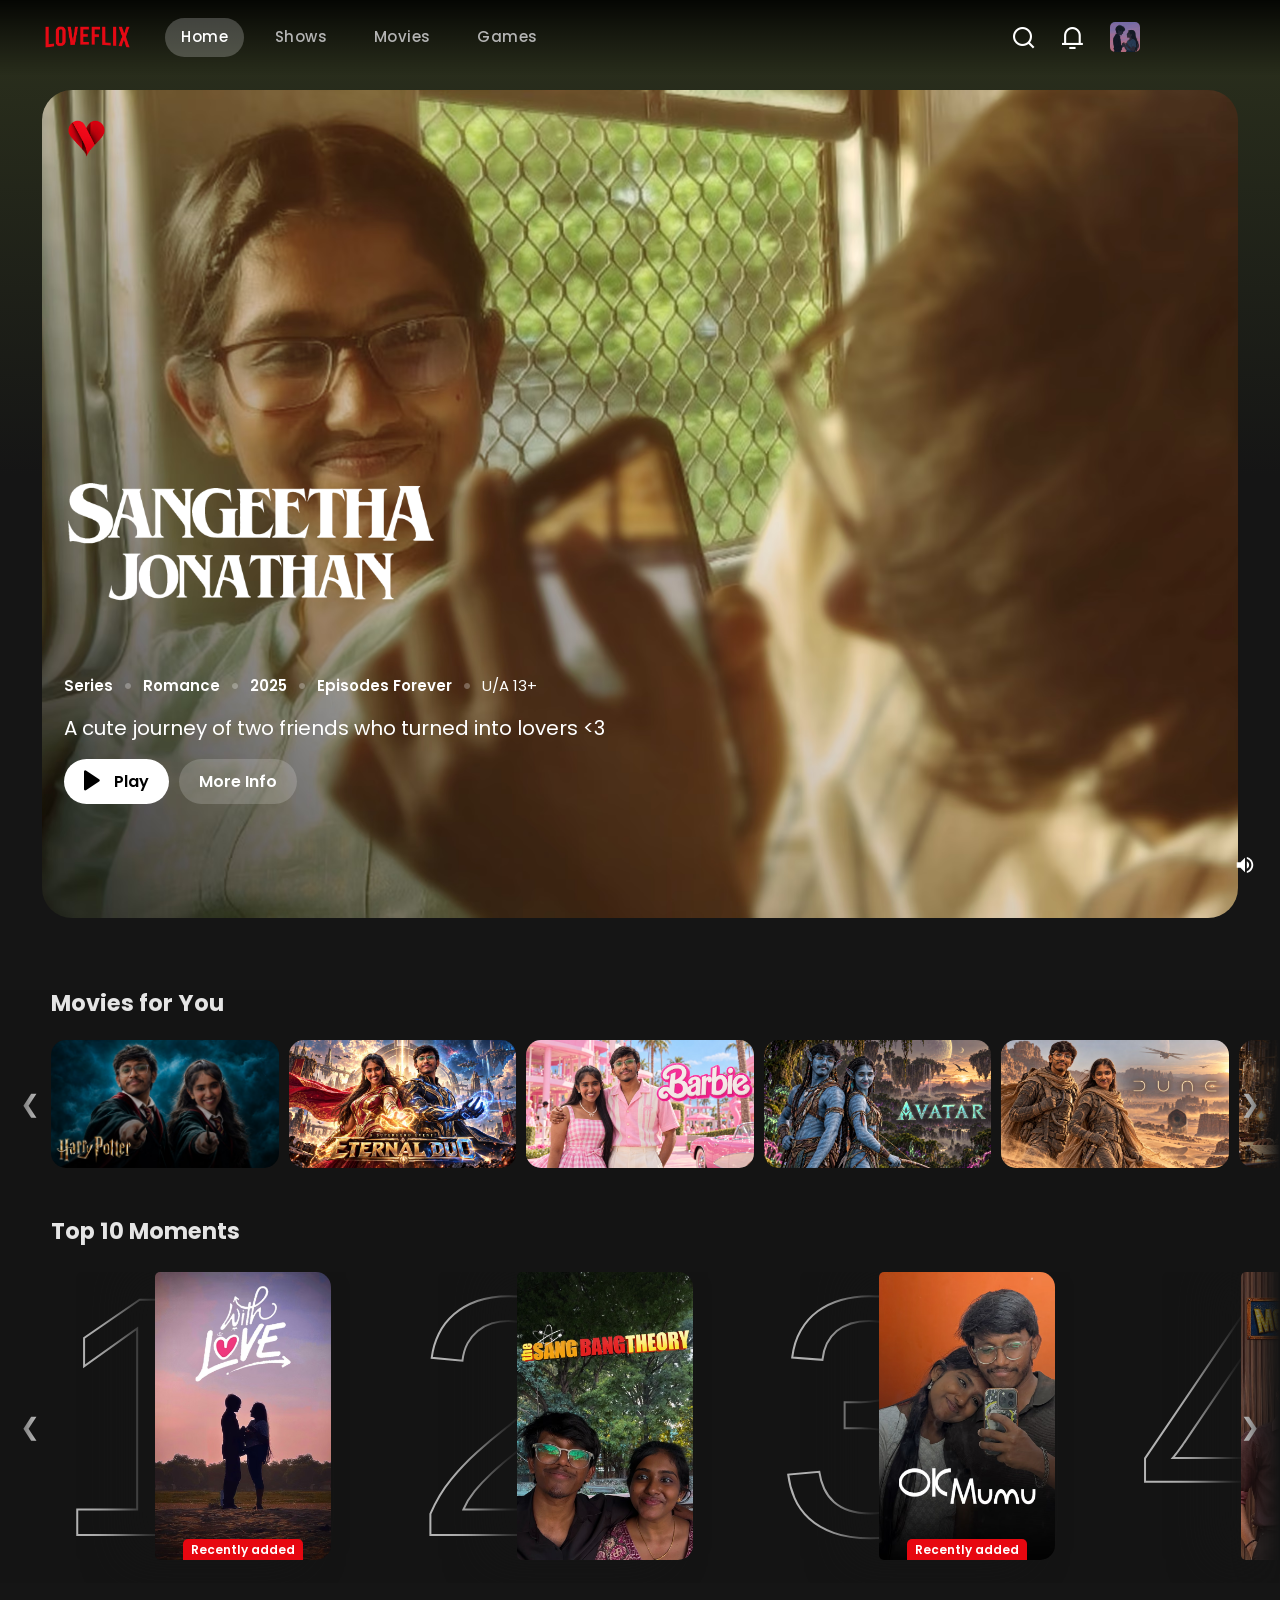
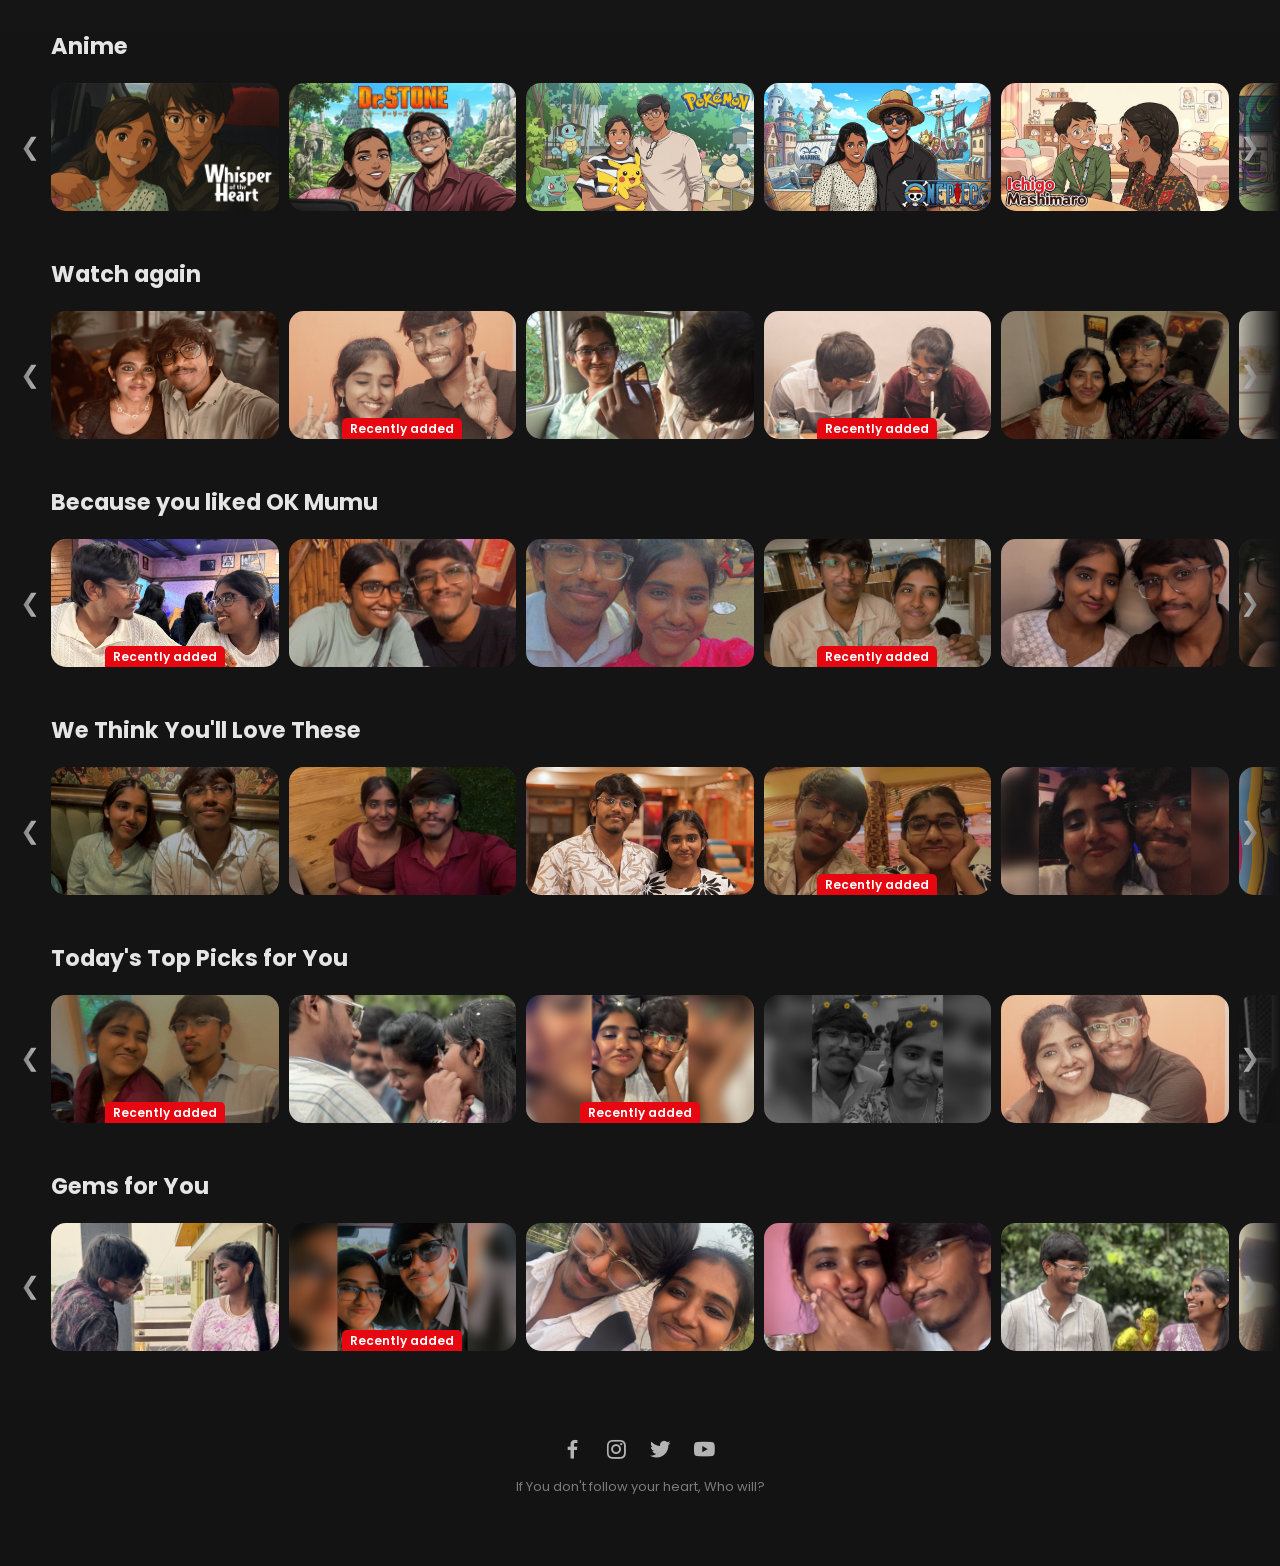
==== commit a44d5fe7: "audio fixes" ====
--- a/home.html
+++ b/home.html
@@ -1032,7 +1032,7 @@
       </section>
       <!-- End Portfolio Section -->
       <audio id="myAudio" loop>
-        <source src="/assets/img/sng.mp3" />
+        <source src="/assets/img/rth.mp3" />
       </audio>
       <!-- ======= Footer ======= -->
 
--- a/assets/css/style.css
+++ b/assets/css/style.css
@@ -436,6 +436,7 @@
   margin-left: 5%;
   margin-top: 65vh;
   z-index: 10;
+  pointer-events: none;
 }
 
 .genre-stuff {
@@ -464,6 +465,12 @@
 .para {
   margin-top: 7%;
   font-size: 20px;
+}
+
+.play-1 a,
+.play-2 {
+  pointer-events: auto !important;
+  cursor: pointer !important;
 }
 
 .play {
@@ -491,7 +498,7 @@
 }
 
 #hero a:hover {
-  color: #000000af !important;
+  color: #000000 !important;
   background-color: #ffffffaf;
 }
 
@@ -512,7 +519,7 @@
 }
 
 .play-2:hover {
-  color: #ffffffaf;
+  color: #ffffffdc;
   background-color: #ffffff17;
 }
 
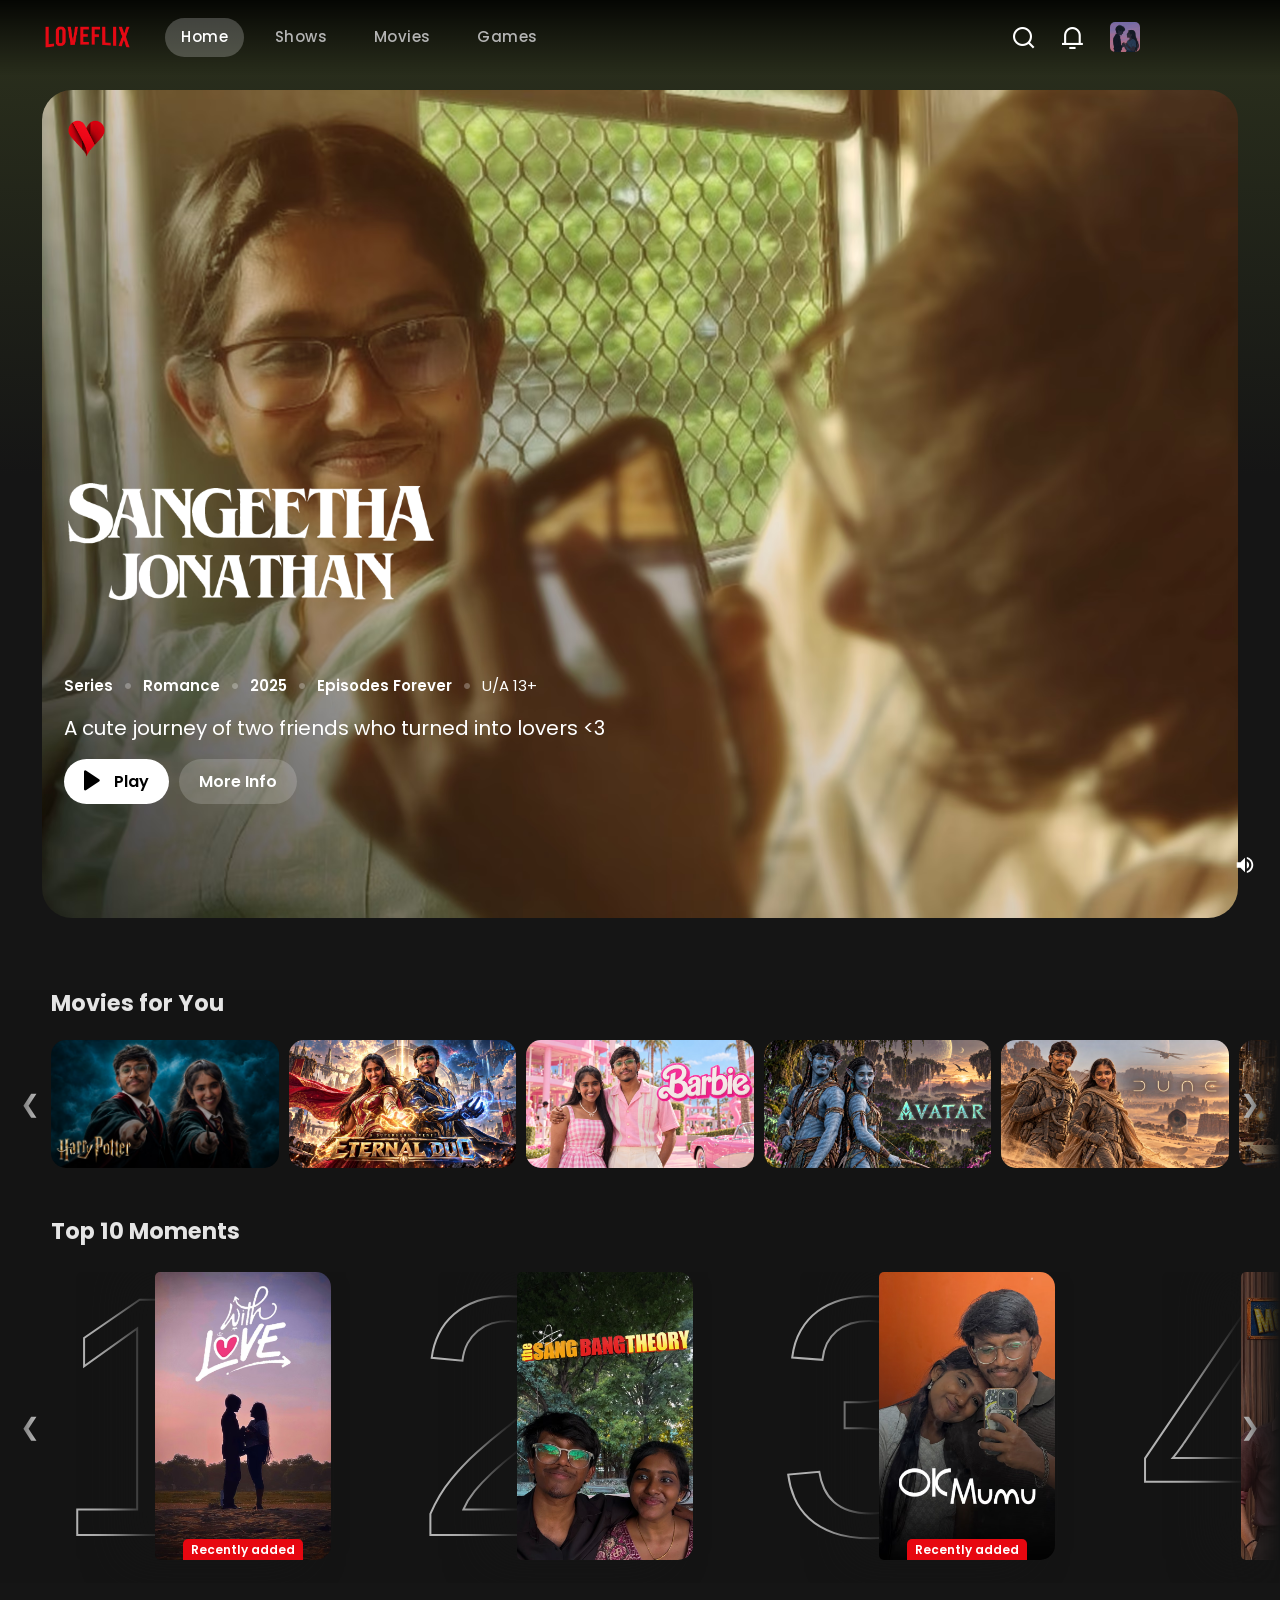
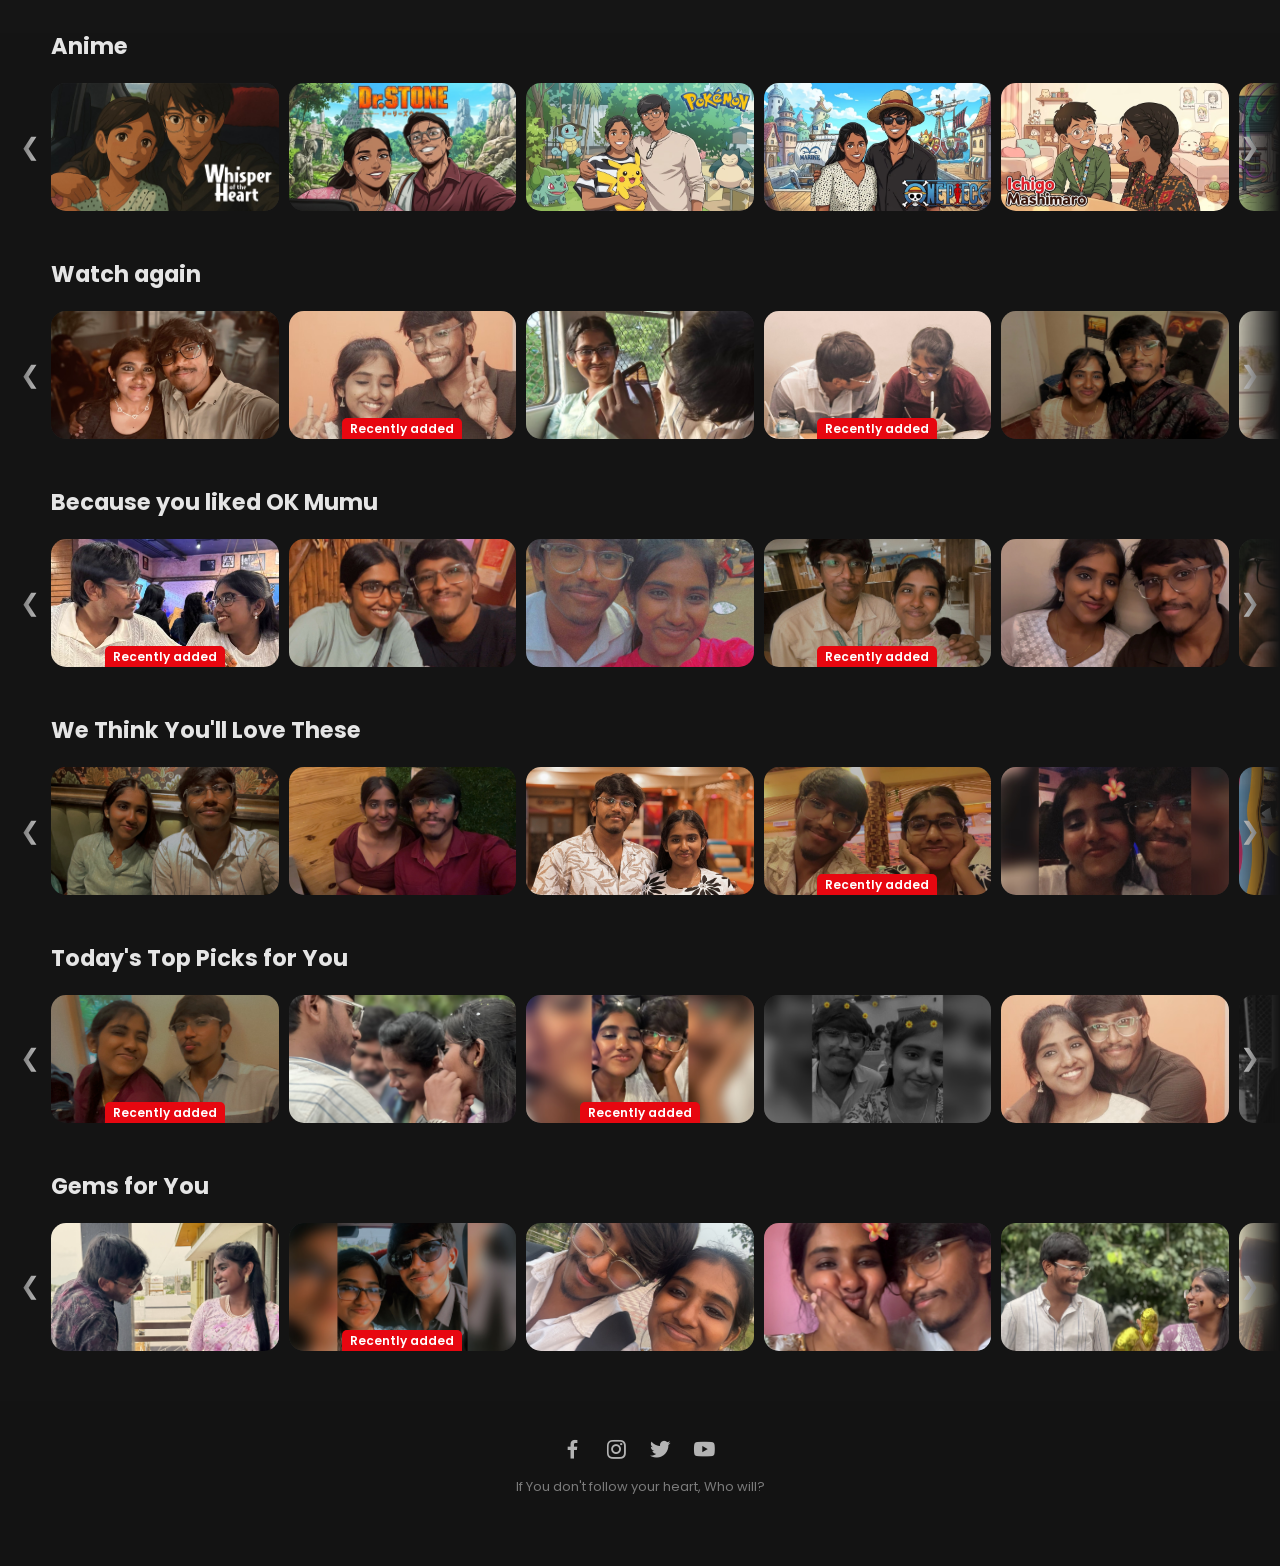
==== commit 95203d02: "links added" ====
--- a/home.html
+++ b/home.html
@@ -1045,12 +1045,12 @@
               ><i class="bx bxl-facebook"></i
             ></a>
             <a
-              onclick="secureRedirect(event, 'https://www.instagram.com/jonathan.ryndolf/', '_blank')"
+              onclick="secureRedirect(event, 'https://www.instagram.com/p/DeMTxifEiDE/?utm_source=ig_web_copy_link&rpxt=MzRlODBiNWFlZA==&srtk=MzRlODBiNWFlZA==', '_blank')"
               class="instagram"
               ><i class="bx bxl-instagram"></i
             ></a>
             <a
-              onclick="secureRedirect(event, 'https://x.com/Jonathanryndolf', '_blank')"
+              onclick="secureRedirect(event, 'https://x.com/sundaekids_/status/2019018299909259620?s=46&t=73_xnPdFRChujLaiTgdGQg', '_blank')"
               class="twitter"
               ><i class="bx bxl-twitter"></i
             ></a>
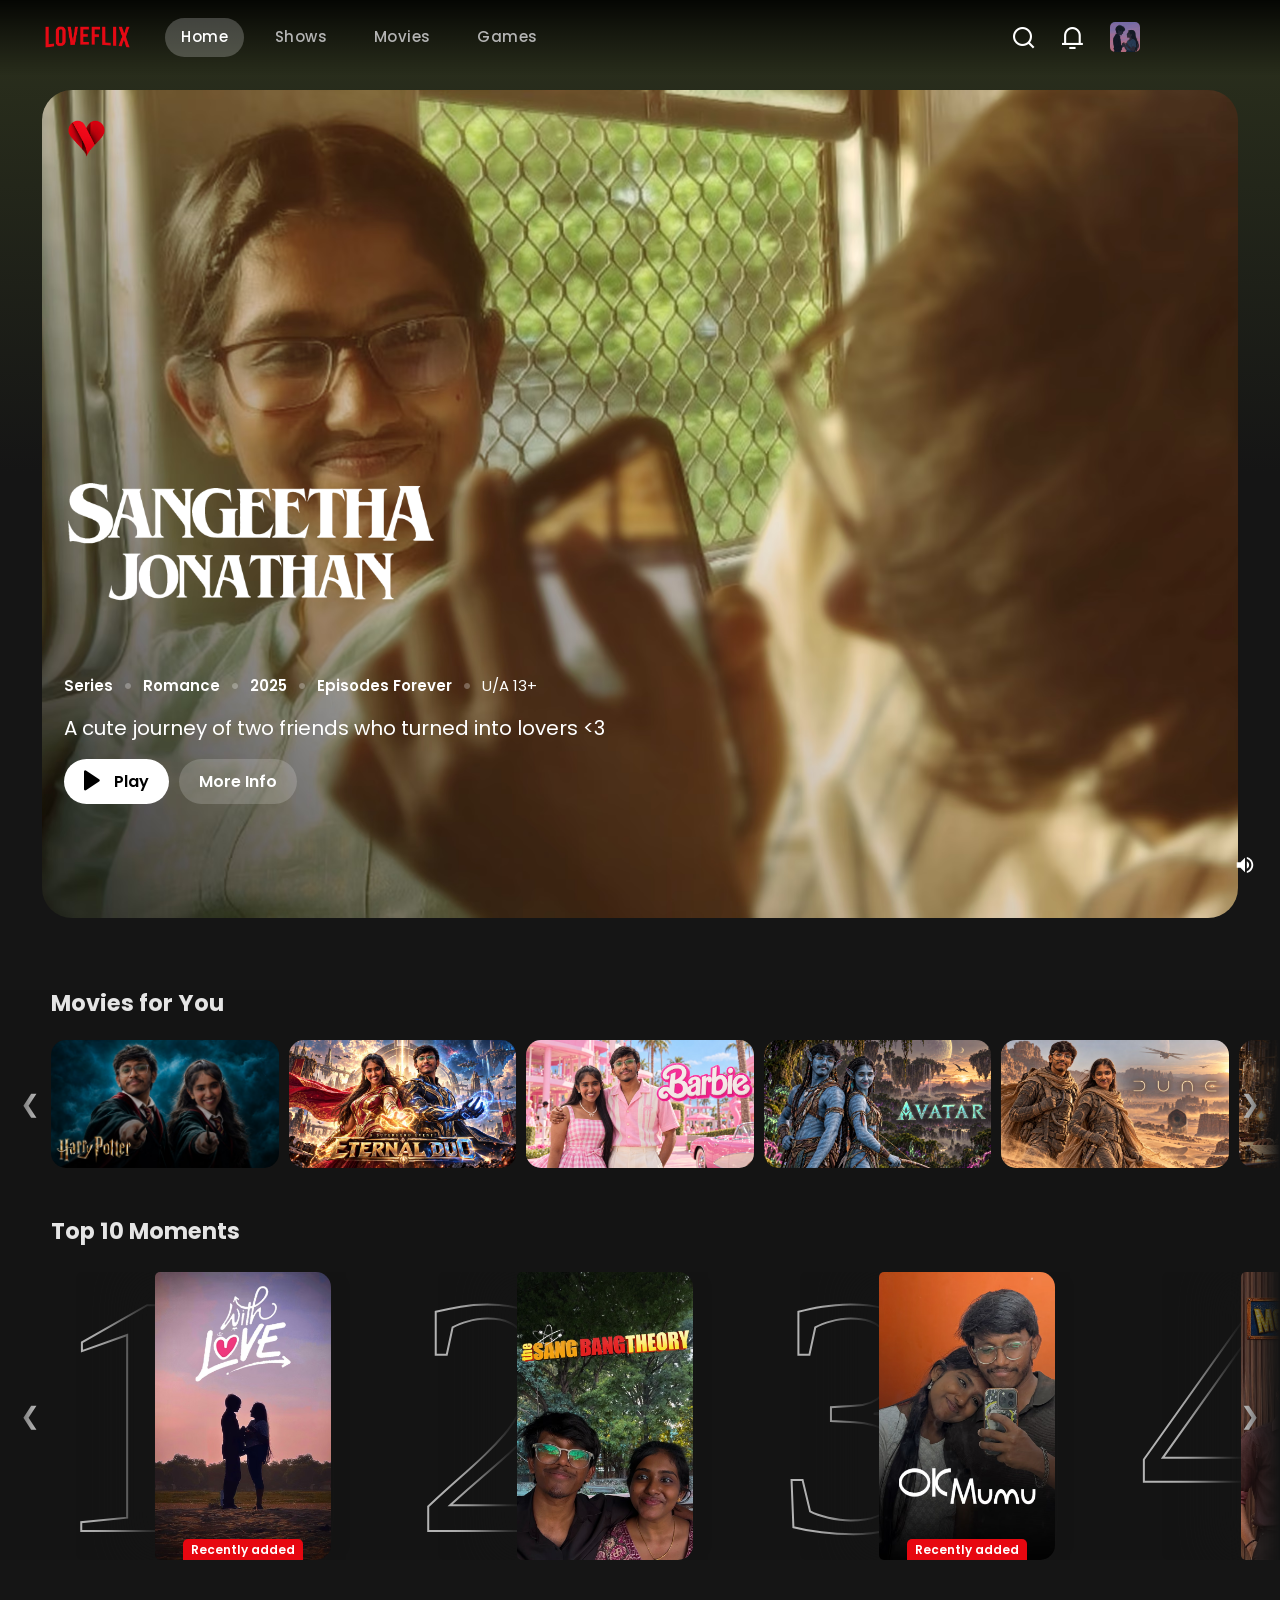
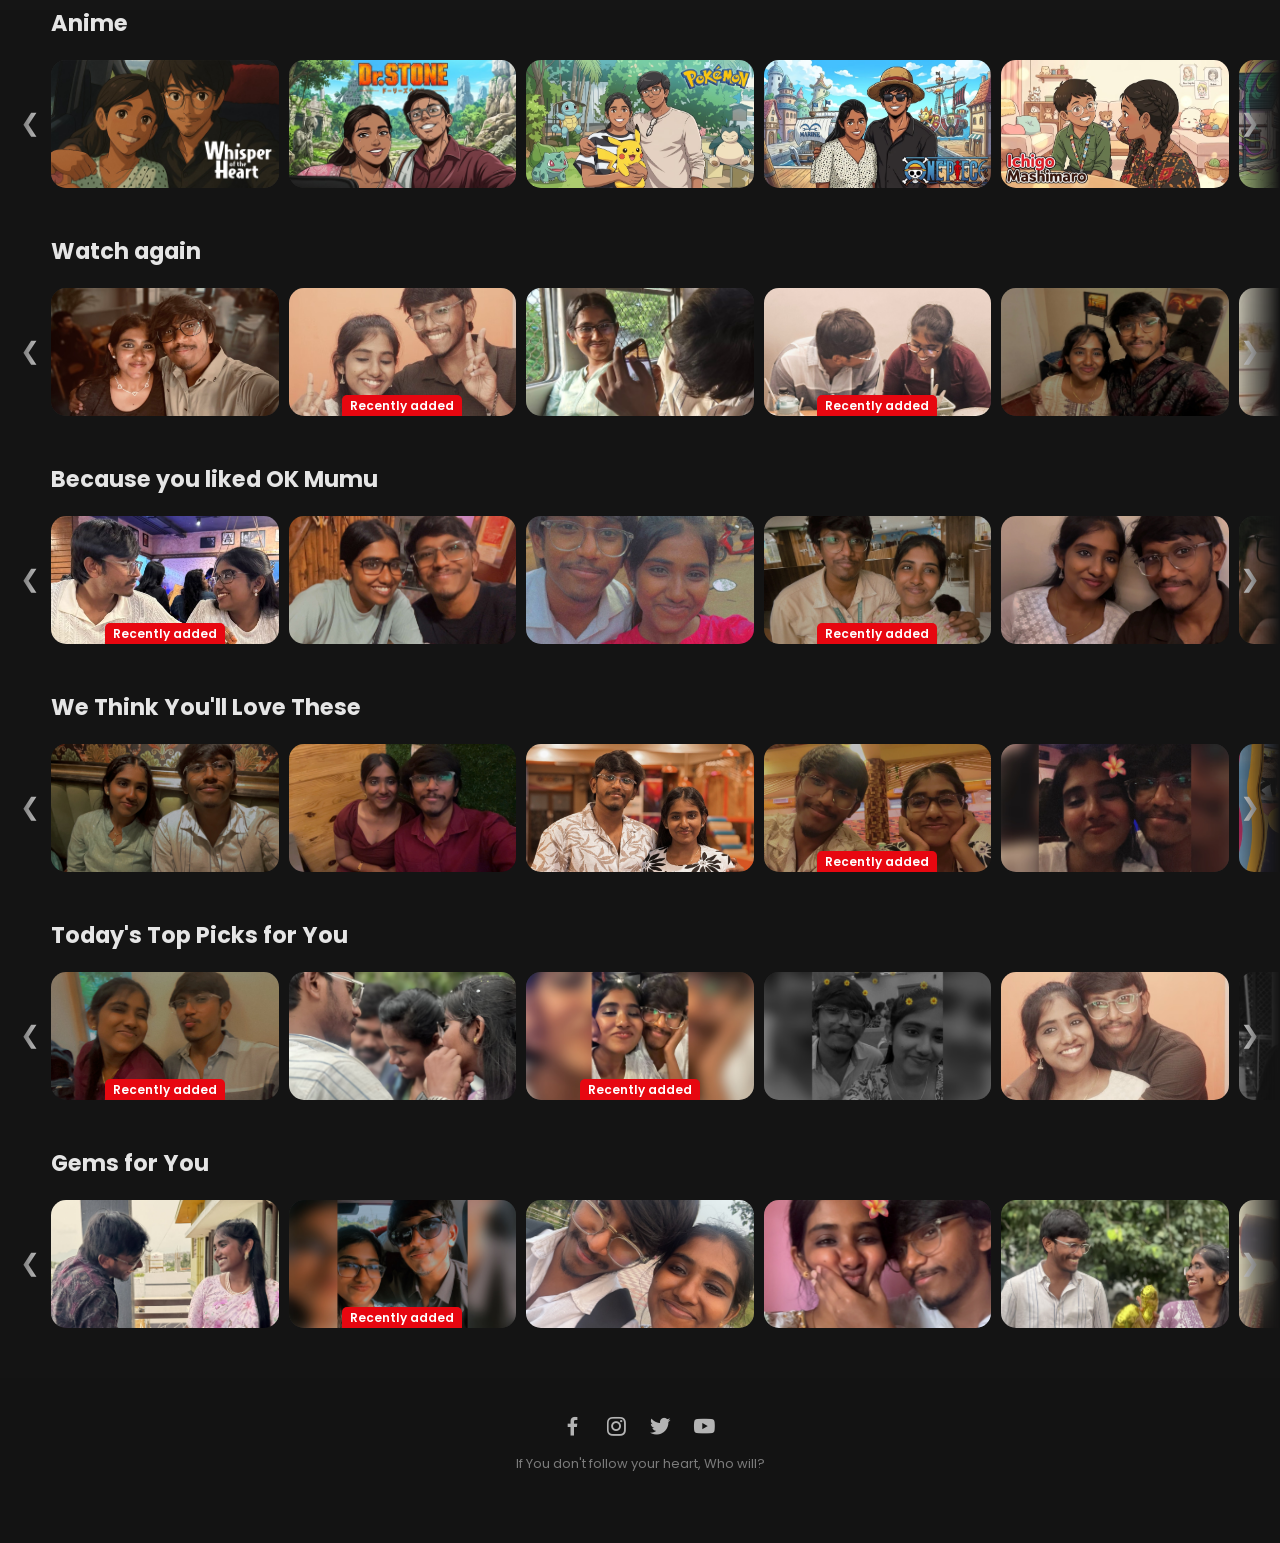
==== commit 504295e5: "audio changes" ====
--- a/home.html
+++ b/home.html
@@ -1031,8 +1031,8 @@
         </div>
       </section>
       <!-- End Portfolio Section -->
-      <audio id="myAudio" loop>
-        <source src="/assets/img/rth.mp3" />
+      <audio id="myAudio" loop preload="auto" playsinline>
+        <source src="/assets/img/rth.mp3" type="audio/mpeg" />
       </audio>
       <!-- ======= Footer ======= -->
 
@@ -1055,7 +1055,7 @@
               ><i class="bx bxl-twitter"></i
             ></a>
             <a
-              onclick="secureRedirect(event, 'https://www.youtube.com/watch?v=QDia3e12czc', '_blank')"
+              onclick="secureRedirect(event, 'https://www.youtube.com/watch?v=8ScAnaU0FFE', '_blank')"
               class="youtube"
               ><i class="bx bxl-youtube"></i
             ></a>
--- a/assets/css/style.css
+++ b/assets/css/style.css
@@ -3,6 +3,8 @@
 @import url("https://fonts.googleapis.com/css2?family=Bebas+Neue&family=Cal+Sans&display=swap");
 
 @import url("https://fonts.googleapis.com/css2?family=Montserrat&display=swap");
+
+@import url("https://fonts.cdnfonts.com/css/impact");
 
 @supports (-webkit-mask-image: url(#mask)) or (mask-image: url(#mask)) {
   /* code that requires mask-image here. */
@@ -1248,7 +1250,7 @@
   width: fit-content !important;
   -webkit-text-stroke: 2px #b3b3b3;
   color: #00000000;
-  font-family: Impact, Haettenschweiler, "Arial Narrow Bold", sans-serif;
+  font-family: Impact;
   font-size: 38vh;
   line-height: 1 !important;
   display: flex;
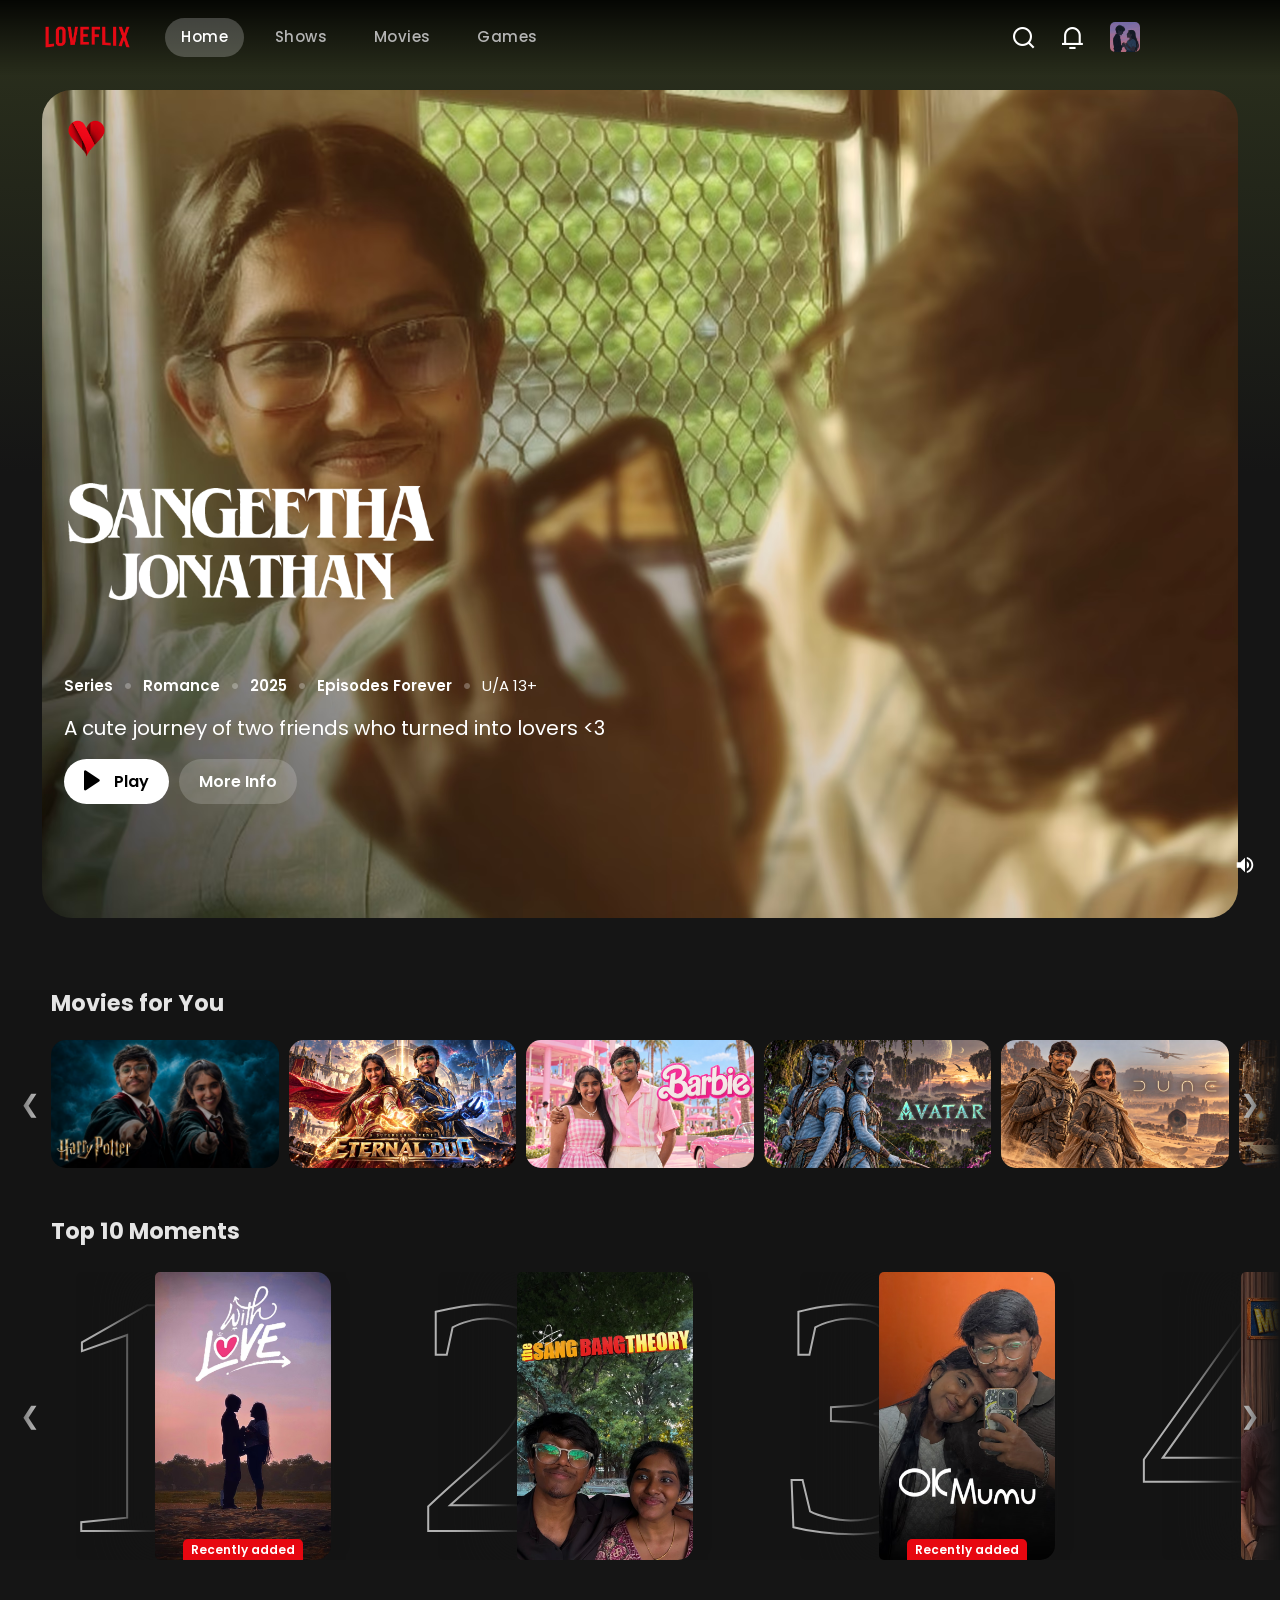
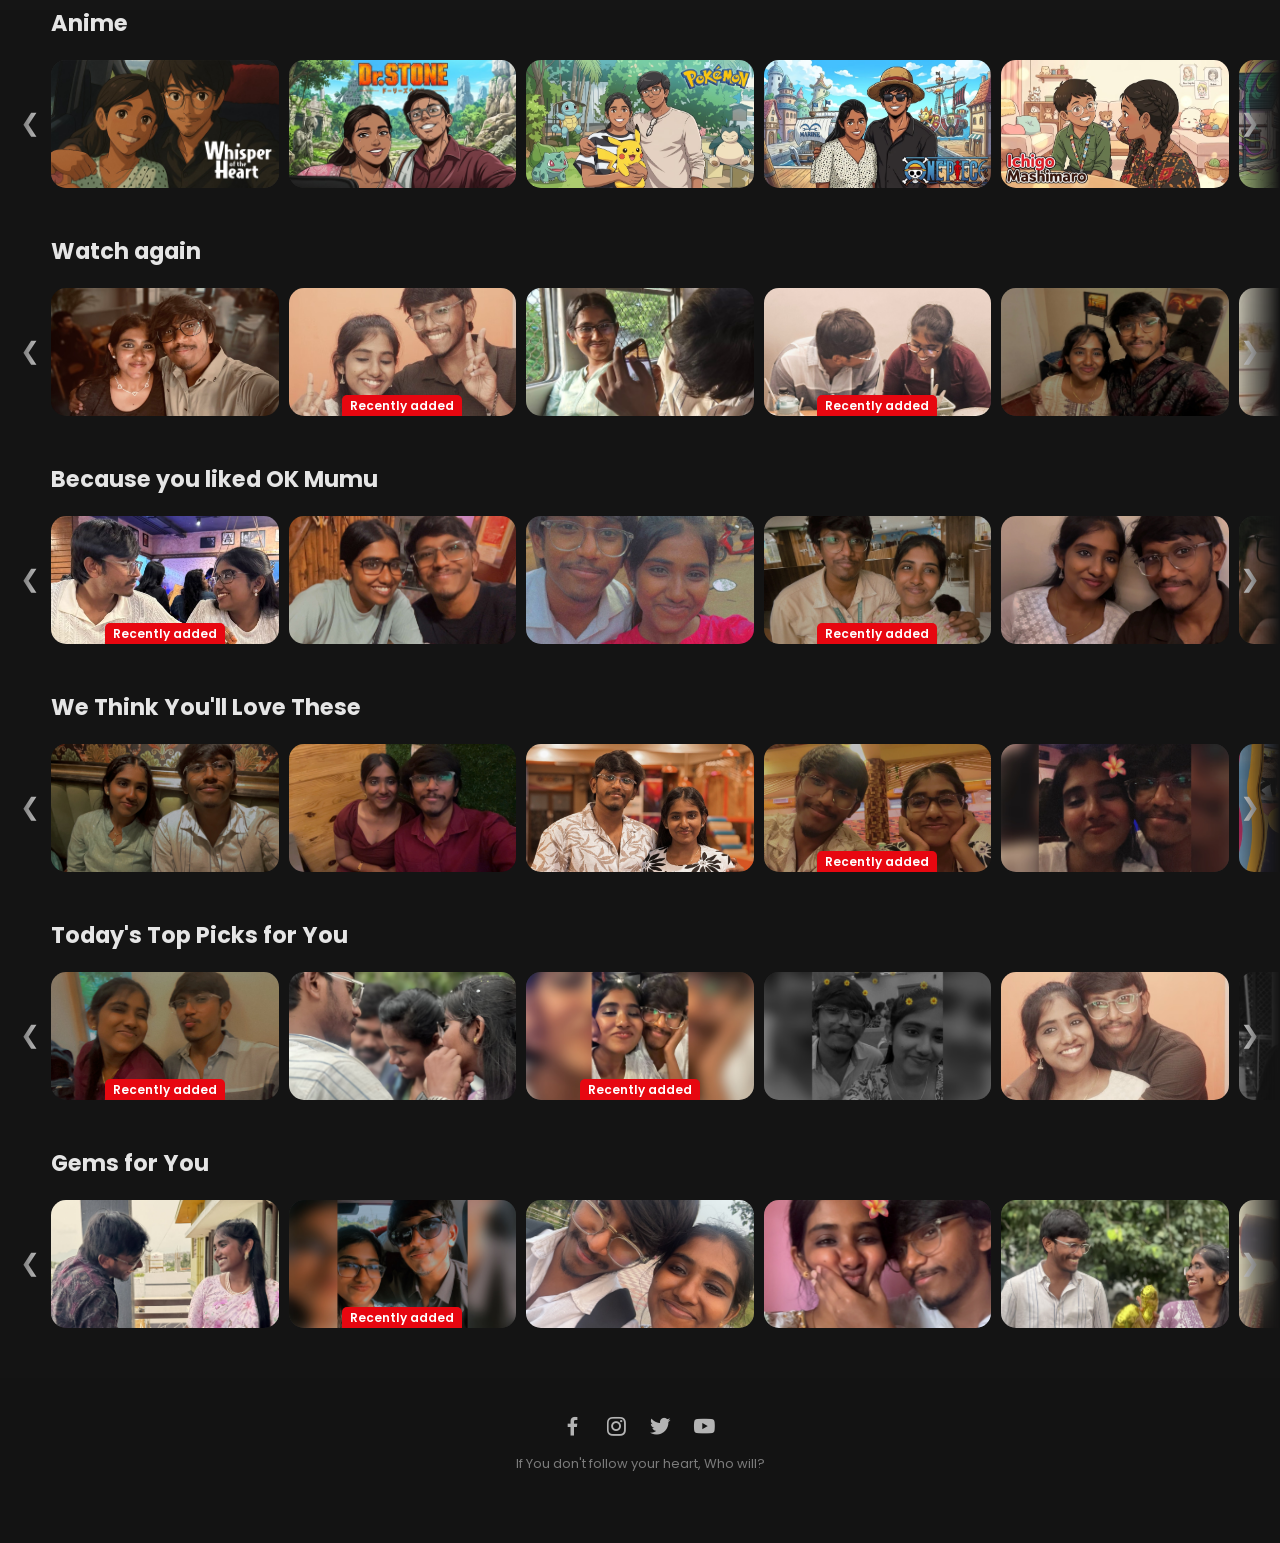
==== commit aee682d4: "fixes" ====
--- a/home.html
+++ b/home.html
@@ -1031,9 +1031,10 @@
         </div>
       </section>
       <!-- End Portfolio Section -->
-      <audio id="myAudio" loop preload="auto" playsinline>
+      <audio id="myAudio" loop preload="auto" playsinline autoplay muted>
         <source src="/assets/img/rth.mp3" type="audio/mpeg" />
       </audio>
+
       <!-- ======= Footer ======= -->
 
       <footer id="footer">
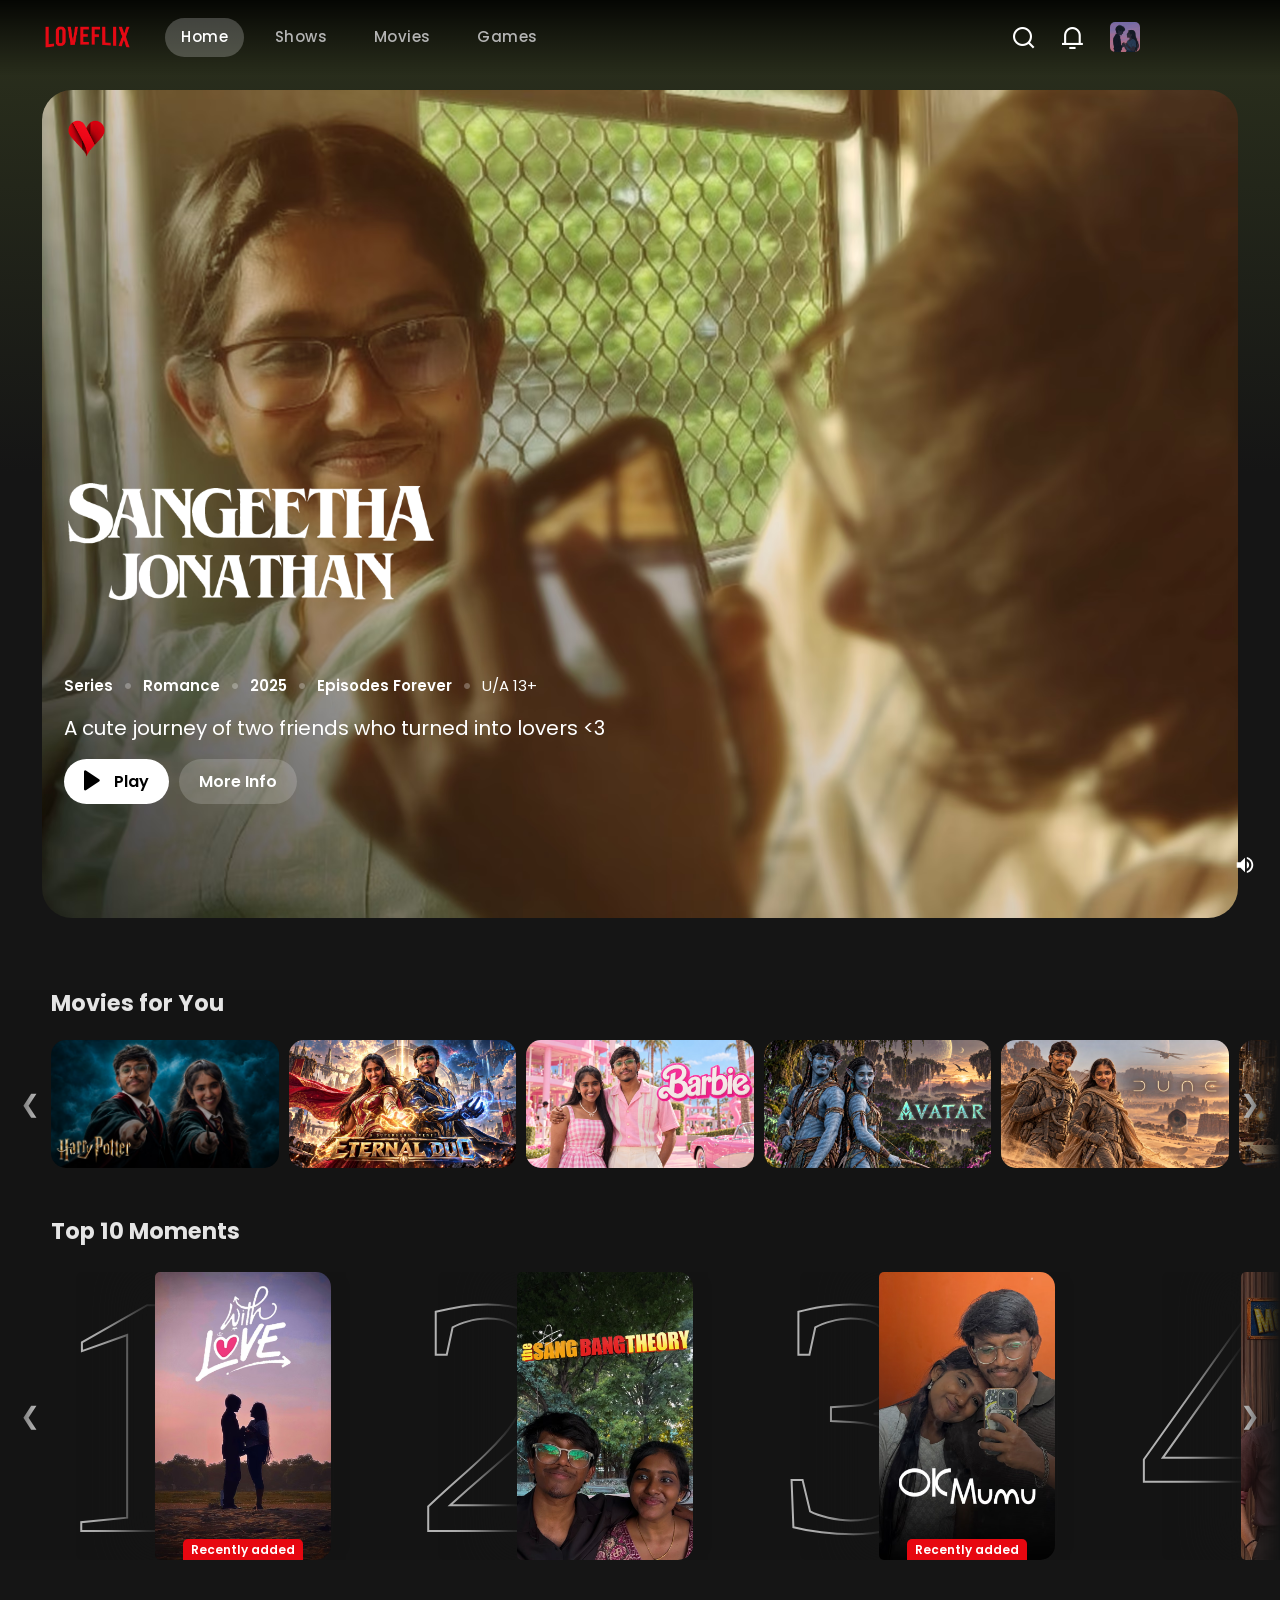
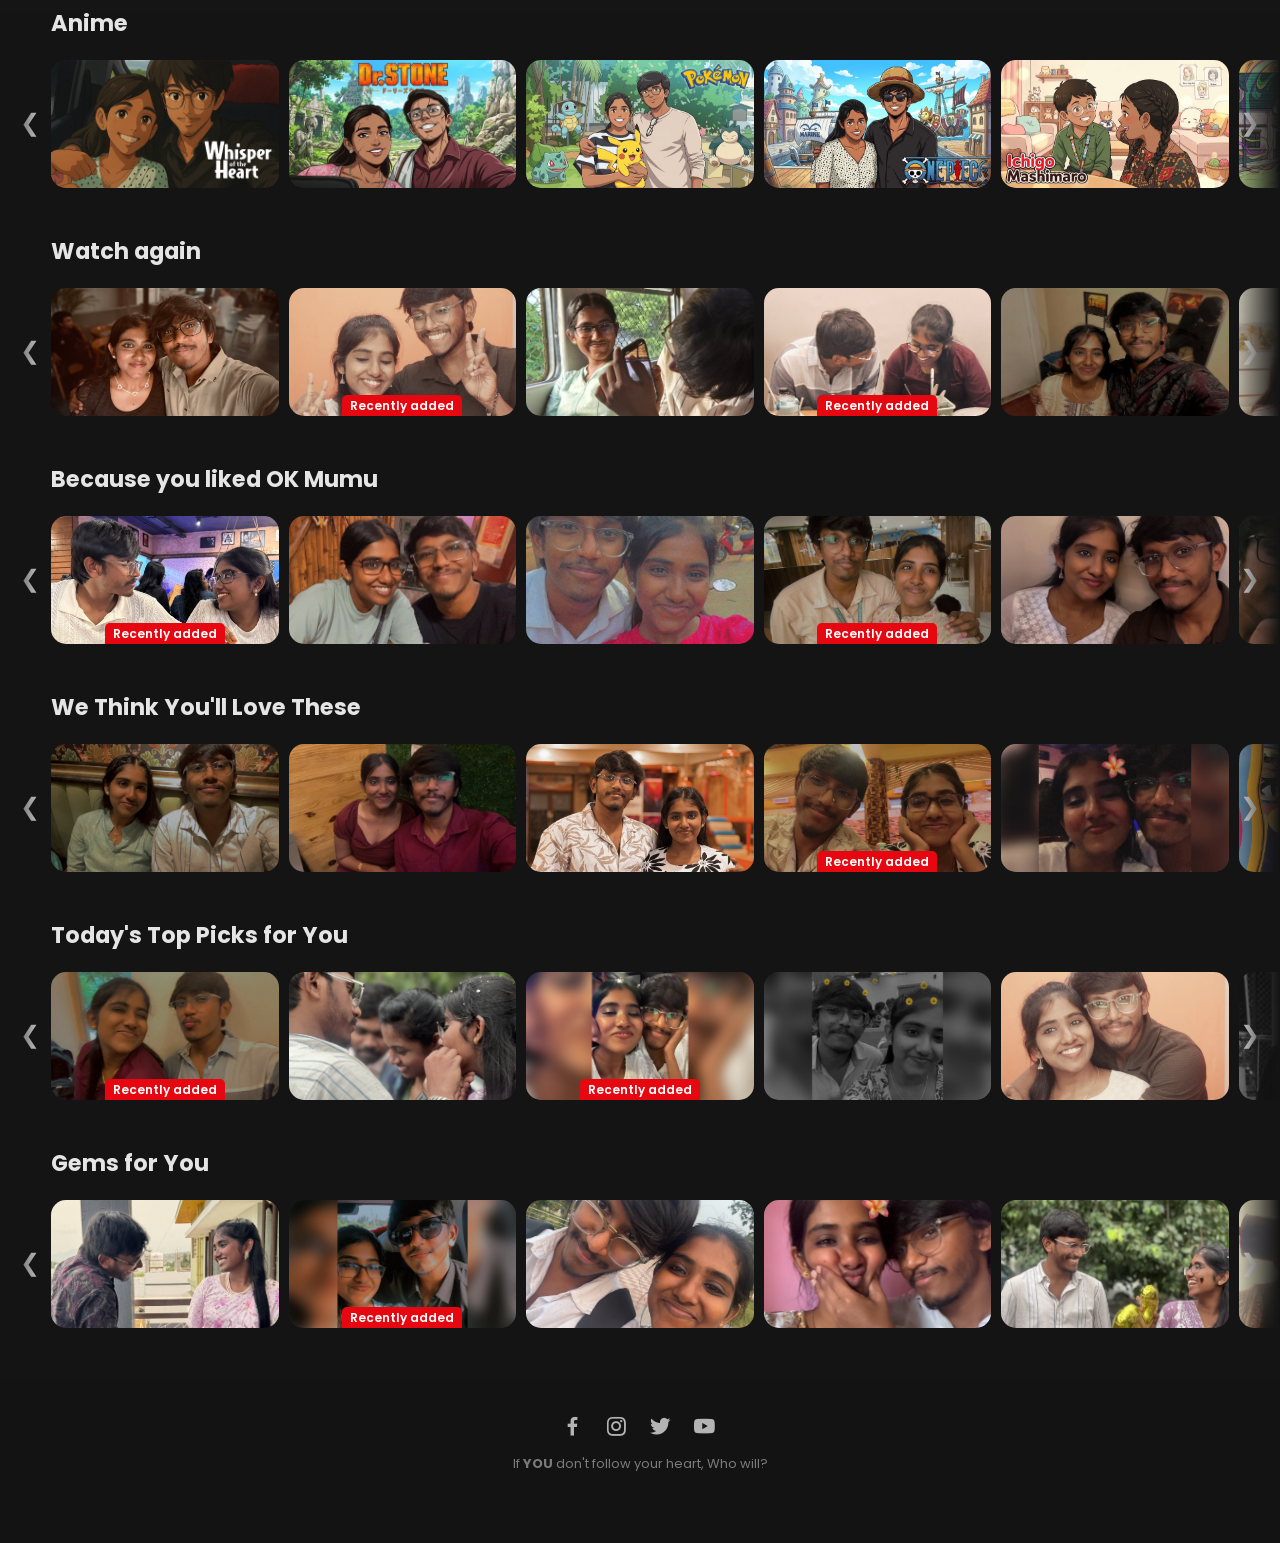
==== commit 50328241: "html clean" ====
--- a/home.html
+++ b/home.html
@@ -40,12 +40,9 @@
 
     <!-- Main CSS File -->
     <link href="assets/css/style.css" rel="stylesheet" />
-    <link href="assets/css/penstyle.css" rel="stylesheet" />
-    <!-- <link href="assets/css/portfolio.css" rel="stylesheet" /> -->
   </head>
 
   <body>
-    <div class="loading"></div>
     <!-- ======= Header ======= -->
     <header id="header" class="fixed-top">
       <div class="container d-flex align-items-center">
@@ -1031,6 +1028,7 @@
         </div>
       </section>
       <!-- End Portfolio Section -->
+
       <audio id="myAudio" loop preload="auto" playsinline autoplay muted>
         <source src="/assets/img/rth.mp3" type="audio/mpeg" />
       </audio>
@@ -1061,7 +1059,7 @@
               ><i class="bx bxl-youtube"></i
             ></a>
           </div>
-          <p>If You don't follow your heart, Who will?</p>
+          <p>If <strong> YOU </strong> don't follow your heart, Who will?</p>
         </div>
       </footer>
       <!-- End Footer -->
@@ -1090,7 +1088,5 @@
 
     <!-- Main JS File -->
     <script src="assets/js/main.js"></script>
-    <script src="assets/js/hover.js"></script>
-    <script src="assets/js/portfolio.js"></script>
   </body>
 </html>
--- a/assets/css/style.css
+++ b/assets/css/style.css
@@ -816,6 +816,7 @@
   transform: scale(1.5) !important;
   z-index: 99 !important;
   border-radius: 5px !important;
+  filter: drop-shadow(0px 0px 40px #151515);
 }
 
 .recent {
@@ -883,11 +884,7 @@
 }
 
 .nx-carousel-arrow-btn.nx-btn-left::before {
-  background: linear-gradient(
-    90deg,
-    #000000df 60%,
-    rgba(0, 0, 0, 0) 100%
-  ) !important;
+  background: linear-gradient(90deg, #151515 0%, #0000 100%) !important;
 }
 
 /* RIGHT CONTROLLER PROPERTIES */
@@ -897,11 +894,7 @@
 }
 
 .nx-carousel-arrow-btn.nx-btn-right::before {
-  background: linear-gradient(
-    270deg,
-    #000000df 60%,
-    rgba(0, 0, 0, 0) 100%
-  ) !important;
+  background: linear-gradient(270deg, #151515 0%, #0000 100%) !important;
 }
 
 /* Make both media elements take up 100% of the box frame coordinates */
@@ -1244,6 +1237,7 @@
   z-index: 99 !important;
   border-radius: 5px !important;
   box-shadow: -30px 0px 40px #00000000 !important;
+  filter: drop-shadow(0px 0px 40px #151515);
 }
 
 .num {
@@ -1281,67 +1275,6 @@
   overflow: hidden; /* Keeps the internal animation layer completely contained */
 }
 
-/* 💡 THE CURE: Create an invisible placeholder background layer inside the buttons */
-.nx-carousel-arrow-btn::before {
-  content: "";
-  position: absolute;
-  top: 0;
-  left: 0;
-  width: 100%;
-  height: 100%;
-  opacity: 0; /* Hidden by default */
-  z-index: -1; /* Sits cleanly behind the white arrow symbol icon */
-
-  /* 💡 Transitioning the opacity property guarantees a perfectly smooth fade ease curve */
-  transition: opacity 0.4s ease-in-out !important;
-}
-
-/* Fade in the background layer whenever the cursor hovers on the button parent */
-.nx-carousel-arrow-btn:hover::before {
-  opacity: 1;
-}
-
-/* LEFT CONTROLLER PROPERTIES */
-.nx-carousel-arrow-btn.nx-btn-left {
-  padding-left: 4%;
-  left: 0 !important;
-}
-
-.nx-carousel-arrow-btn.nx-btn-left::before {
-  background: linear-gradient(
-    90deg,
-    #000000df 60%,
-    rgba(0, 0, 0, 0) 100%
-  ) !important;
-}
-
-/* RIGHT CONTROLLER PROPERTIES */
-.nx-carousel-arrow-btn.nx-btn-right {
-  padding-right: 4%;
-  right: 0 !important;
-}
-
-.nx-carousel-arrow-btn.nx-btn-right::before {
-  background: linear-gradient(
-    270deg,
-    #000000df 60%,
-    rgba(0, 0, 0, 0) 100%
-  ) !important;
-}
-
-/* Make both media elements take up 100% of the box frame coordinates */
-.nx-poster-thumb,
-.nx-video-preview {
-  position: absolute;
-  top: 0;
-  left: 0;
-  width: 100% !important;
-  height: 100% !important;
-  object-fit: cover !important;
-  display: block !important;
-  transition: opacity 0.4s ease-in-out !important; /* Smooth fade effect */
-}
-
 /* =============================================================
 NETFLIX BELL INTERACTIVE DROPDOWN MESSAGES
    ============================================================= */
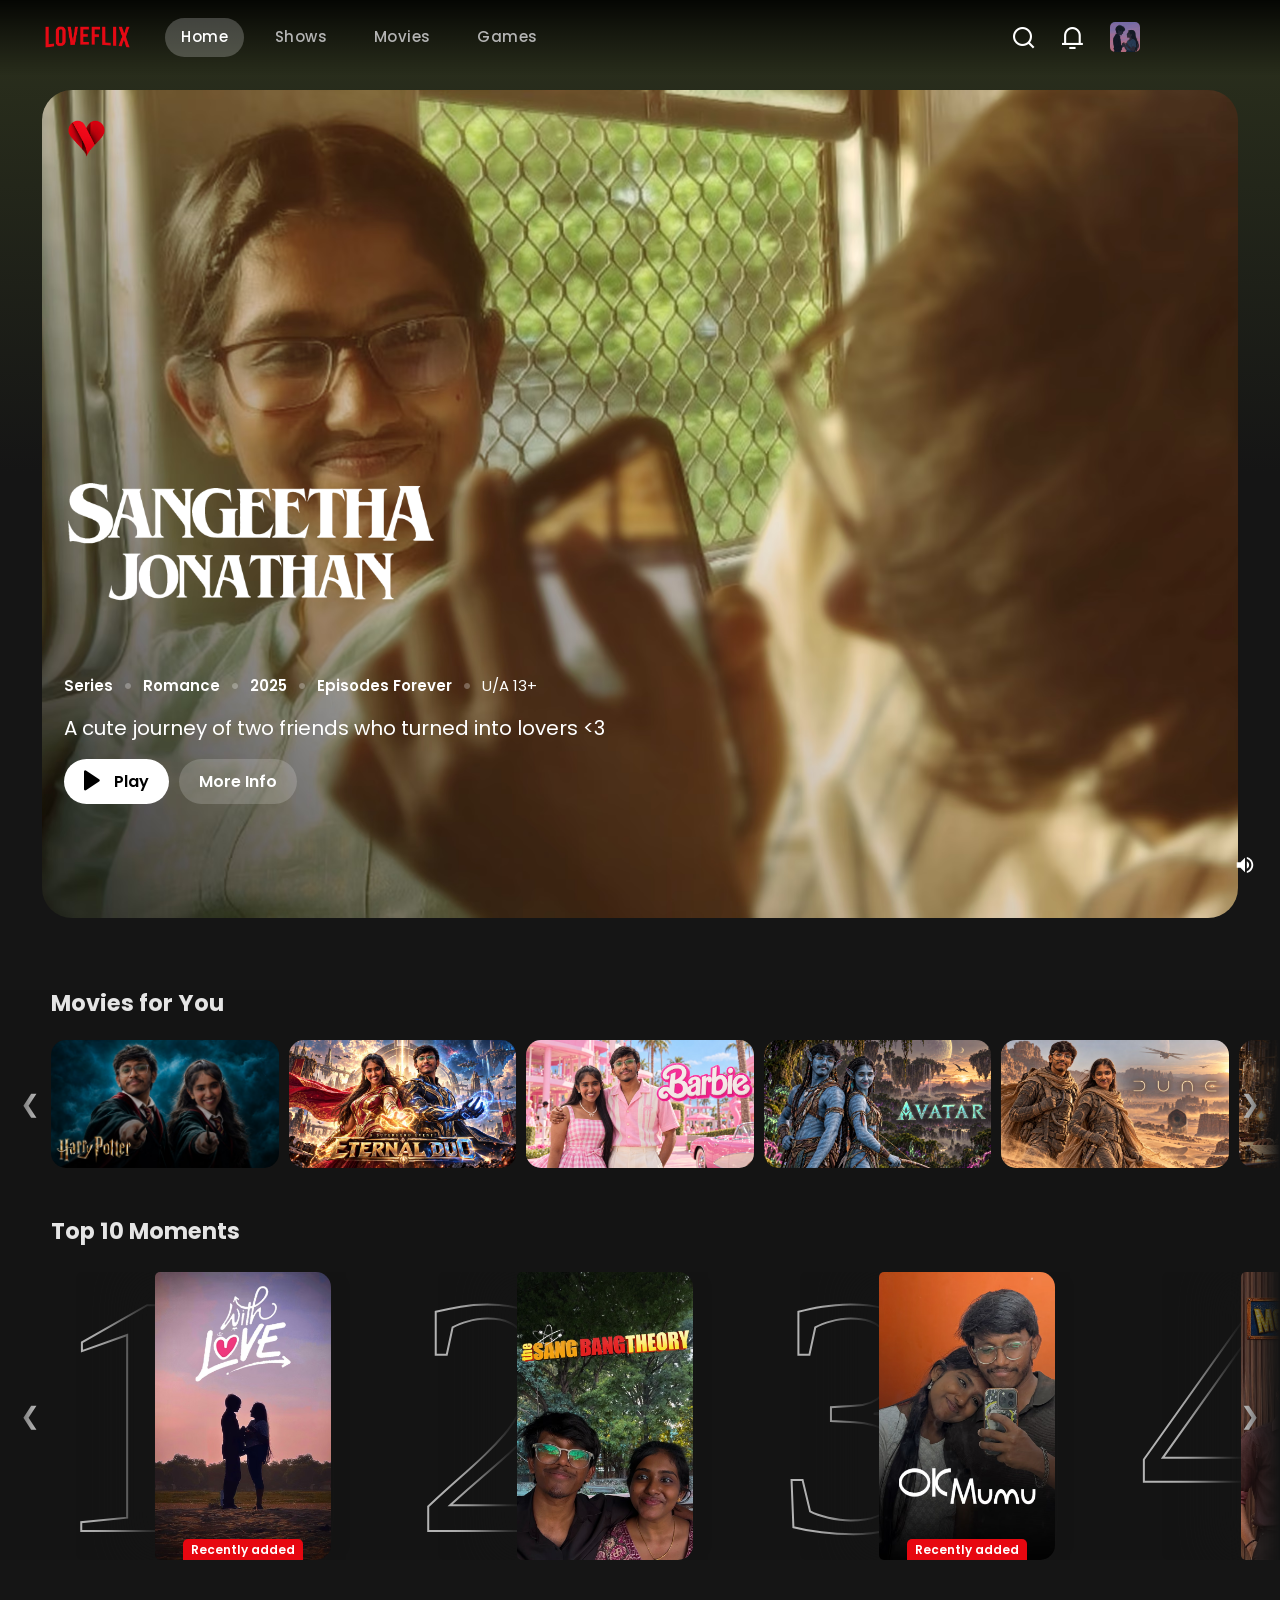
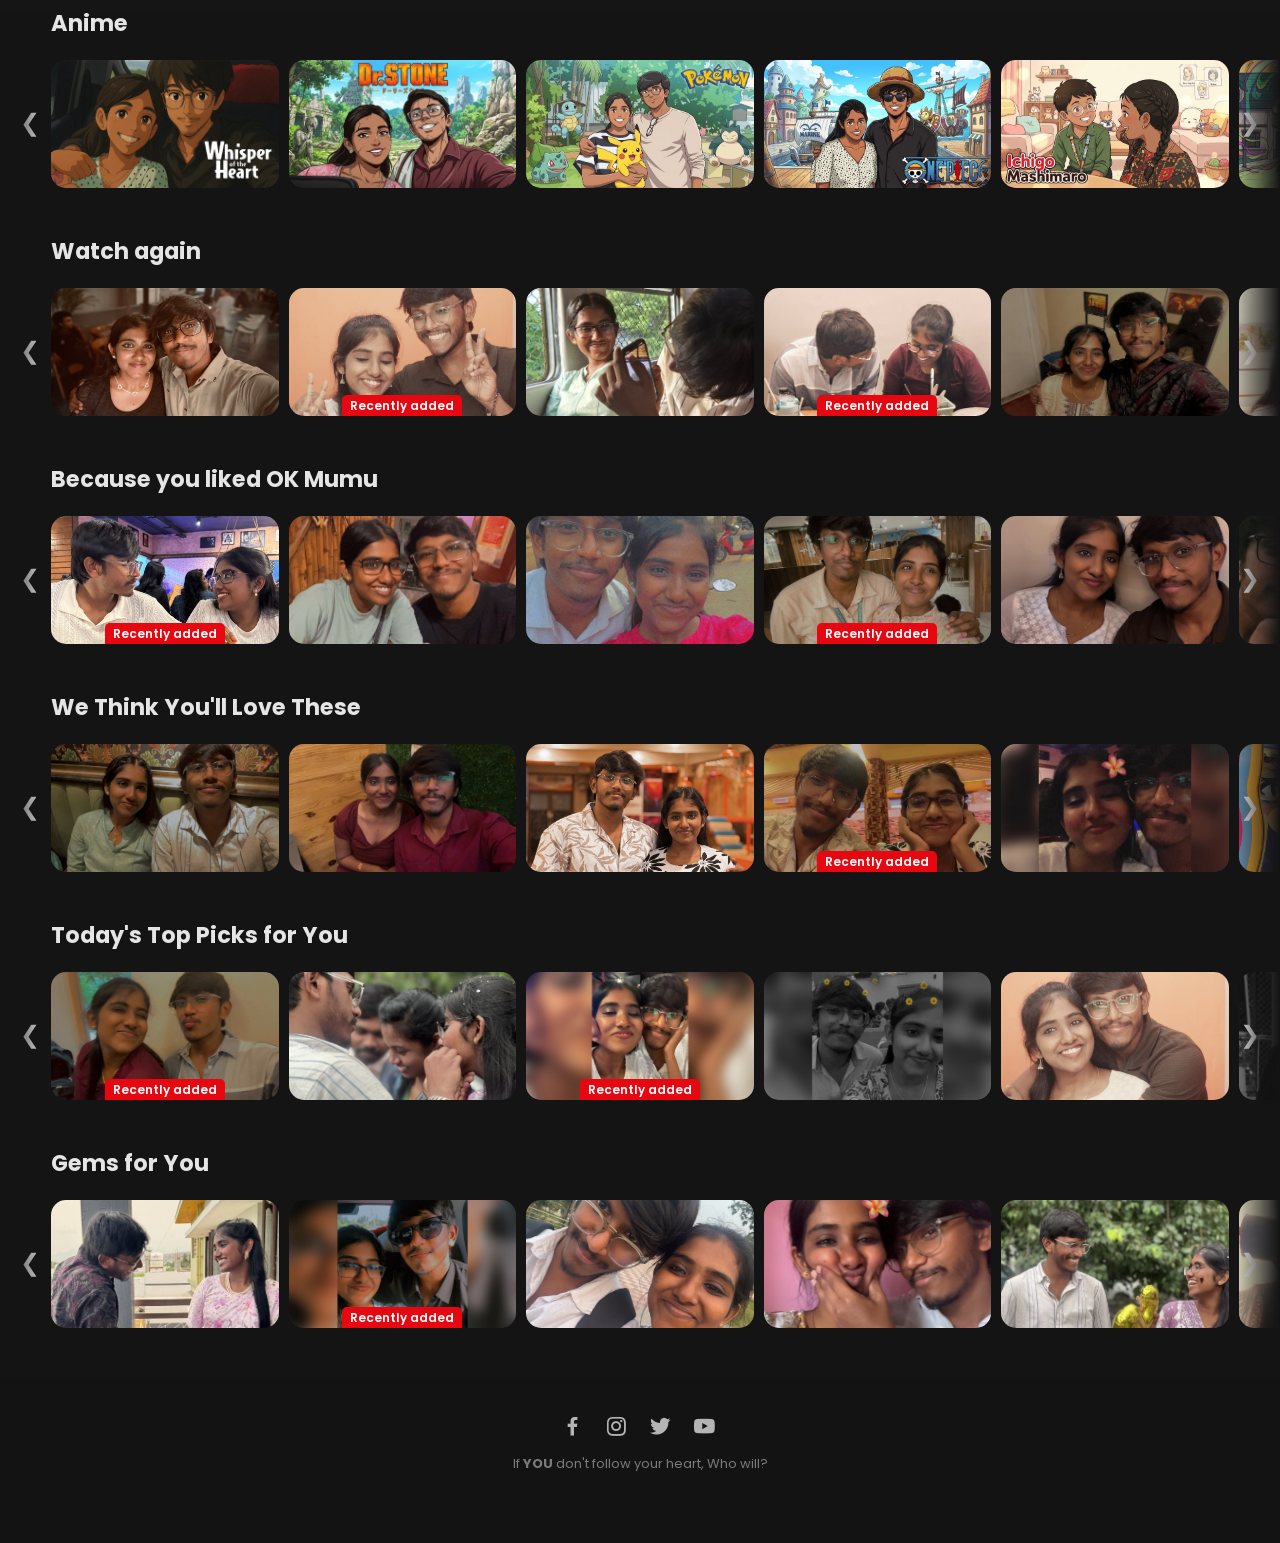
==== commit a91ee728: "fixes" ====
--- a/home.html
+++ b/home.html
@@ -77,7 +77,7 @@
                   <!-- Update your notification item inside the navigation dropdown list to include the custom ID -->
                   <li
                     class="nx-notif-item nx-trigger-notif"
-                    data-target-img="/assets/img/hehe2.avif"
+                    data-target-img="/assets/img/hehe3.avif"
                   >
                     <div class="nx-notif-dot"></div>
                     <p>
@@ -87,7 +87,7 @@
 
                   <li
                     class="nx-notif-item nx-trigger-notif"
-                    data-target-img="/assets/img/letter.avif"
+                    data-target-img="/assets/img/letter2.png"
                   >
                     <span class="nx-notif-dot"></span>
                     <p>I Love You <strong>Mumu</strong> <3</p>
--- a/assets/css/style.css
+++ b/assets/css/style.css
@@ -271,6 +271,350 @@
 .home a {
   color: #ffff !important;
   background-color: #ffffff37 !important;
+}
+
+/* =============================================================
+NETFLIX BELL INTERACTIVE DROPDOWN MESSAGES
+   ============================================================= */
+
+/* The relative anchor box keeping the dropdown floating in place */
+.nx-nav-notification-wrapper {
+  margin-top: auto;
+  margin-bottom: auto;
+  position: relative;
+}
+
+.nx-nav-notification-wrapper i {
+  padding: 12px !important;
+}
+
+/* THE FLOATING DROPDOWN WINDOW TRAY */
+.nx-notification-dropdown {
+  position: absolute;
+  top: calc(
+    100% + 15px
+  ); /* Forces it safely down below the main navigation menu bar line */
+  right: -55px; /* Aligns the box comfortably to the right layout margins */
+  width: 320px;
+  background-color: rgba(0, 0, 0, 0.95);
+  backdrop-filter: blur(10px);
+  border: 1px solid rgba(255, 255, 255, 0.15);
+  border-radius: 4px;
+  box-shadow: 0 15px 30px rgba(0, 0, 0, 0.6);
+  z-index: 1000;
+
+  /* 💡 THE CURE PART 2: Invisible states animating smoothly to full opacity visual on hover */
+  opacity: 0;
+  visibility: hidden;
+  transform: translateY(-10px);
+  transition: all 0.3s cubic-bezier(0.25, 1, 0.5, 1);
+}
+
+/* 💡 TRIGGER HOVER STATE: Reveals the panel seamlessly when the cursor glides over the parent wrapper */
+.nx-nav-notification-wrapper:hover .nx-notification-dropdown {
+  opacity: 1;
+  visibility: visible;
+  transform: translateY(0);
+}
+
+/* Tiny structural indicator caret pointing upward to the navbar */
+.nx-notif-arrow {
+  position: absolute;
+  top: -6px;
+  right: 23px;
+  width: 10px;
+  height: 10px;
+  background-color: rgba(0, 0, 0, 0.95);
+  border-left: 1px solid rgba(255, 255, 255, 0.15);
+  border-top: 1px solid rgba(255, 255, 255, 0.15);
+  transform: rotate(45deg);
+}
+
+/* MESSAGES LIST BOX */
+.nx-notif-list {
+  list-style: none !important;
+  margin: 0 !important;
+  padding: 5px 0 !important;
+}
+
+.nx-notif-item {
+  padding: 15px 20px;
+  border-bottom: 1px solid rgba(255, 255, 255, 0.08);
+  display: flex;
+  align-items: flex-start;
+  gap: 10px;
+  transition: background-color 0.2s ease;
+}
+
+.nx-notif-item:last-child {
+  border-bottom: none; /* Strips bottom border cutoff from last row line */
+}
+
+/* Change message background separately on individual list item rows */
+.nx-notif-item:hover {
+  background-color: rgba(255, 255, 255, 0.05) !important;
+  cursor: pointer;
+}
+
+.nx-notif-item p {
+  font-size: 13px !important;
+  line-height: 1.4 !important;
+  color: #cccccc !important;
+  margin: 0 !important;
+}
+
+.nx-notif-item p strong {
+  color: #ffffff !important;
+}
+
+/* Optional indicator badge dot for unread notification item tracking updates */
+.nx-notif-dot {
+  width: 6px;
+  height: 6px;
+  background-color: #00c5db; /* Clean cyan accent unread token */
+  border-radius: 50%;
+  flex-shrink: 0;
+  margin-top: 6px;
+}
+
+/* Dimmed treatment look for read message status targets */
+.nx-notif-item.read p {
+  color: #777777 !important;
+}
+
+/* Clean circular constraint helper layout class for your navigation login user profile portrait */
+.nx-nav-avatar {
+  width: 32px;
+  height: 32px;
+  border-radius: 4px;
+  object-fit: cover;
+  margin-left: 15px;
+  vertical-align: middle;
+}
+
+#p-ico i {
+  font-size: 30px;
+  padding: 0px !important;
+}
+
+#p-ico a {
+  padding: 0px 20px 0px 10px !important;
+}
+
+/* =============================================================
+    ISOLATED CUSTOM MULTI-FLAP ENVELOPE MODAL COMPONENT
+   ============================================================= */
+
+/* Darkened backdrop container with forceful layer center isolation */
+.lx-env-overlay-mask {
+  /* 💡 THE CURE PART 1: Erase container layout completely from view upon page loading */
+  display: none !important;
+
+  position: fixed !important;
+  top: 0 !important;
+  left: 0 !important;
+  width: 100vw !important;
+  height: 100vh !important;
+  background-color: rgba(0, 0, 0, 0.88) !important;
+  z-index: 9999999 !important; /* Forces it over your header navigation zone */
+
+  /* Flex centering rules to space it beautifully */
+  align-items: center !important;
+  justify-content: center !important;
+
+  opacity: 0;
+  visibility: hidden;
+  transition: opacity 0.4s ease, visibility 0.4s ease !important;
+  backdrop-filter: blur(20px) !important;
+  -webkit-backdrop-filter: blur(20px) !important;
+
+  transform: none !important;
+  margin: 0 !important;
+  padding: 0 !important;
+}
+
+/* Visibility toggle class triggered via JavaScript actions */
+.lx-env-overlay-mask.lx-env-activated {
+  /* 💡 THE CURE PART 2: Forcefully mount the layout using flex centering when notification is clicked */
+  display: flex !important;
+  opacity: 1 !important;
+  visibility: visible !important;
+}
+
+/* Responsive envelope core frame box */
+.lx-env-box-wrapper {
+  position: relative !important;
+  width: 320px !important;
+  height: 200px !important;
+  cursor: pointer !important;
+  border-bottom-left-radius: 10px !important;
+  border-bottom-right-radius: 10px !important;
+  box-shadow: 0 20px 50px rgba(0, 0, 0, 0.6) !important;
+  transition: transform 0.3s ease !important;
+  margin: 0 !important;
+  transform: none !important;
+  top: auto !important;
+  left: auto !important;
+  bottom: auto !important;
+  right: auto !important;
+}
+
+/* Fixed positioning coordinate alignment sleeve */
+.lx-env-pocket-container {
+  position: relative !important;
+  width: 320px !important;
+  height: 200px !important;
+  margin: 0 auto !important;
+  display: block !important;
+  overflow: visible !important;
+}
+
+/* 1. TOP TRIANGULAR OPENING FOLD FLAP */
+.lx-env-paper-flap {
+  position: absolute !important;
+  top: 0 !important;
+  left: 0 !important;
+  width: 0 !important;
+  height: 0 !important;
+  border-left: 160px solid transparent !important;
+  border-right: 160px solid transparent !important;
+  transform-origin: top !important;
+  transition: transform 0.4s ease 0.1s !important;
+  z-index: 4 !important;
+}
+
+/* 2. THE LEFT TRIANGLE SIDE FOLD (Red Profile in Sketch) */
+.lx-env-side-left {
+  position: absolute !important;
+  top: 0 !important;
+  left: 0 !important;
+  width: 0 !important;
+  height: 0 !important;
+  border-top: 100px solid transparent !important;
+  border-bottom: 100px solid transparent !important;
+  z-index: 3 !important;
+  border-bottom-left-radius: 10px !important;
+}
+
+/* 3. THE RIGHT TRIANGLE SIDE FOLD (Blue Profile in Sketch) */
+.lx-env-side-right {
+  position: absolute !important;
+  top: 0 !important;
+  left: 160px !important;
+  width: 0 !important;
+  height: 0 !important;
+  border-top: 100px solid transparent !important;
+  border-bottom: 100px solid transparent !important;
+  z-index: 3 !important;
+  border-bottom-right-radius: 10px !important;
+}
+
+/* 4. THE BOTTOM TRIANGLE SLEEVE (Yellow/Gold Profile in Sketch) */
+.lx-env-side-bottom {
+  position: absolute !important;
+  bottom: 0 !important;
+  left: 0 !important;
+  width: 0 !important;
+  height: 0 !important;
+  border-left: 160px solid transparent !important;
+  border-right: 160px solid transparent !important;
+  z-index: 3 !important;
+  border-bottom-left-radius: 10px !important;
+  border-bottom-right-radius: 10px !important;
+}
+
+/* 5. THE PULL OUT PHOTO CARD (Tucked behind the 3 folding panels) */
+/* 5. THE PHOTO CARD WRAPPER (CROPPED STATE WHILE INSIDE ENVELOPE) */
+.lx-env-hidden-card {
+  position: absolute !important;
+  top: 15px !important;
+  left: 50% !important;
+  transform: translateX(-50%) scale(0.95) !important;
+
+  /* 💡 FIXED CROPPED BOUNDARIES INSIDE THE POCKET */
+  width: 290px !important;
+  height: 170px !important;
+
+  background: #00000000 !important;
+  padding: 6px !important;
+
+  z-index: 1 !important;
+
+  box-sizing: border-box !important;
+  overflow: hidden !important; /* Cleans away overspilling asset edges */
+
+  /* Animate height shifts changes smoothly alongside translation parameters */
+  transition: transform 0.6s cubic-bezier(0.25, 1, 0.5, 1),
+    height 0.4s ease-in-out, box-shadow 0.6s ease !important;
+}
+
+/* Isolate core surprise image element properties explicitly */
+.lx-env-surprise-img {
+  width: 100% !important;
+  height: 100% !important;
+  object-fit: cover !important; /* 💡 Crops the asset edges cleanly while inside the pockets */
+  display: block !important;
+  margin: 0 !important;
+  padding: 0 !important;
+}
+
+/* =============================================================
+   INTERACTIVE TRIGGER TRANSITION OVERRIDES
+   ============================================================= */
+
+/* Phase A: Swing flap 180 degrees upwards out of the way */
+.lx-env-box-wrapper.lx-env-open-flap .lx-env-paper-flap {
+  transform: rotateX(180deg) !important;
+  z-index: 0 !important;
+}
+/* Force image to safely transition to its full native parameters as it scales up */
+.lx-env-hidden-card.lx-env-reveal-ratio .lx-env-surprise-img {
+  /* 💡 THE CURE PART 2: Swapping to auto and contain forces the full uncropped asset details back */
+  height: auto !important;
+  object-fit: contain !important;
+}
+/* 💡 UNLOCKED STATE INJECTED BY JAVASCRIPT UPON FLOATING */
+.lx-env-hidden-card.lx-env-reveal-ratio {
+  /* 💡 THE CURE PART 1: Releases the crop box height to inherit the image's original ratio */
+  height: auto !important;
+}
+
+/* =============================================================
+   INTERACTIVE EXTRACTION UTILITY TRANSITIONS (LARGE CENTER FIX)
+   ============================================================= */
+
+/* Slide the card up out of the front pocket folds cleanly */
+.lx-env-box-wrapper.lx-env-pull-out .lx-env-hidden-card {
+  transform: translate(-50%, -50%) scale(2.2) !important;
+  top: 35% !important;
+  z-index: 5 !important;
+}
+
+.lx-env-box-wrapper,
+.lx-env-paper-flap,
+.lx-env-side-left,
+.lx-env-side-right,
+.lx-env-side-bottom {
+  filter: hue-rotate(-3deg);
+}
+.lx-env-surprise-img {
+  filter: hue-rotate(3deg) !important;
+}
+
+.lx-env-box-wrapper {
+  background-color: #972424 !important;
+}
+.lx-env-paper-flap {
+  border-top: 110px solid #ce2525 !important;
+}
+.lx-env-side-left {
+  border-left: 160px solid #b02323 !important;
+}
+.lx-env-side-right {
+  border-right: 160px solid #b02323 !important;
+}
+.lx-env-side-bottom {
+  border-bottom: 110px solid #972424 !important;
 }
 
 /* Mobile Navigation */
@@ -643,295 +987,9 @@
   }
 }
 
-/*--------------------------------------------------------------
-# Footer
---------------------------------------------------------------*/
-
-#footer {
-  background: #00000018;
-  font-size: 14px;
-  padding: 30px 0;
-  text-align: center;
-}
-
-#footer img {
-  width: 100px;
-  border-radius: 50%;
-  border: 6px solid rgba(0, 0, 0, 0.15);
-  margin: 0 auto;
-}
-
-#footer p {
-  color: #7b7b7b;
-  font-size: 13px;
-  padding: 0;
-  margin: 0 0 40px 0;
-}
-
-#footer .social-links {
-  margin: 0px 0px 10px 0px;
-}
-
-#footer .social-links a {
-  font-size: 25px;
-  display: inline-block;
-  color: #ffffff;
-  line-height: 1;
-  padding: 6px 8px 8px 6px;
-  margin-right: 4px;
-  border-radius: 50%;
-  text-align: center;
-  width: 36px;
-  height: 36px;
-  transition: 0.3s;
-}
-
-#footer .copyright {
-  margin: 0 0 5px 0;
-}
-
-#footer .credits {
-  font-size: 13px;
-}
-
-#footer .container {
-  margin-left: auto !important;
-  margin-right: auto !important;
-}
-
 /* ==========================================
-  NETFLIX BLEEDING & FADING CAROUSEL CORE
+  HERO HOVER
   ========================================== */
-
-.nx-carousel-section {
-  padding: 0 !important; /* 💡 CHANGED: Remove side padding so track can touch screen edges */
-  background-color: #141414;
-  position: relative;
-  box-sizing: border-box;
-  /* overflow: hidden; */
-}
-
-.nx-carousel-heading {
-  color: #e5e5e5;
-  font-size: 1.4rem;
-  margin-left: 4%; /* 💡 ADDED: Keeps the text title aligned with normal page text */
-  /* margin-top: 7.2vh;
-  margin-bottom: 3vh; */
-  font-weight: 700;
-  position: absolute;
-}
-
-/* #c01 .nx-carousel-heading {
-  position: absolute !important;
-} */
-
-.nx-carousel-base-wrapper {
-  position: relative;
-  display: flex !important;
-  align-items: center;
-  width: 100% !important;
-
-  /* 💡 THE FADE EFFECT MAGIC: Applies a transparency gradient mask across the edges */
-  /* This makes the items naturally appear dim/lower opacity as they touch the left and right window borders */
-  -webkit-mask-image: linear-gradient(
-    to right,
-    transparent 0%,
-    #000 4%,
-    #000 96%,
-    transparent 100%
-  );
-  mask-image: linear-gradient(
-    to right,
-    transparent 0%,
-    #000 4%,
-    #000 96%,
-    transparent 100%
-  );
-}
-
-.nx-carousel-clip-viewport {
-  margin: 50px 0px !important;
-  width: 100% !important;
-  display: block !important;
-}
-
-#c02 .nx-carousel-clip-viewport {
-  margin: 0px 0px !important;
-}
-
-#c02 .nx-carousel-clip-viewport.is-shifted {
-  margin: 47.5px 0px !important;
-}
-
-#c02 .nx-carousel-heading {
-  margin-bottom: 3vh;
-  position: relative;
-}
-
-#c02 .nx-carousel-heading.is-shifted {
-  position: absolute !important;
-}
-
-.touch {
-  margin-top: 50px;
-}
-
-.touch.is-out {
-  margin-top: 3px !important;
-}
-
-.nx-carousel-moving-track {
-  display: flex !important;
-  gap: 10px !important;
-  width: 100% !important;
-  /* 💡 START ALIGNMENT: Margins align the track elements with the heading text layout line */
-  padding-left: 4% !important;
-  padding-right: 4% !important;
-  transition: transform 0.5s cubic-bezier(0.25, 1, 0.5, 1) !important;
-}
-
-#c01 .nx-carousel-card-item {
-  flex: 0 0 calc(20% - 8px) !important;
-  width: 20% !important;
-  min-width: 0 !important;
-  aspect-ratio: 16 / 9 !important;
-  height: auto !important;
-  border-radius: 15px !important;
-  overflow: hidden !important;
-  cursor: pointer !important;
-  position: relative !important;
-  background-color: #2a2a2a !important;
-  transition: transform 0.3s cubic-bezier(0.25, 1, 0.25, 1),
-    box-shadow 0.3s ease !important;
-}
-
-#c01 .nx-carousel-card-item img {
-  width: 100% !important;
-  height: 100% !important;
-  object-fit: cover !important;
-  display: block !important;
-}
-
-#c01 .nx-carousel-card-item:hover {
-  transform: scale(1.5) !important;
-  z-index: 99 !important;
-  border-radius: 5px !important;
-  filter: drop-shadow(0px 0px 40px #151515);
-}
-
-.recent {
-  font-size: 12px;
-  padding: 2px 8px 1px 8px;
-  border-radius: 5px 5px 0px 0px;
-  position: absolute;
-  bottom: 0;
-  left: 50%;
-  transform: translateX(-50%);
-  width: max-content;
-  font-weight: 600;
-  font-family: Poppins;
-  color: #ffff;
-  background-color: #e70710;
-}
-
-/* ==========================================
-NETFLIX ARROW CONTROLS WITH SMOOTH GRADIENT TRANSITIONS
-========================================== */
-
-#c01 .nx-carousel-arrow-btn {
-  position: absolute !important;
-  top: 50% !important;
-  transform: translateY(-50%) !important;
-  background-color: transparent !important; /* Fully clear base */
-  color: #ffffff !important;
-  border: none !important;
-  font-size: 1.5rem;
-  width: 4%;
-  cursor: pointer !important;
-  z-index: 100 !important;
-  height: calc(61%) !important;
-  display: flex !important;
-  align-items: center !important;
-  justify-content: center !important;
-  padding: 30px;
-  overflow: hidden; /* Keeps the internal animation layer completely contained */
-}
-
-/* 💡 THE CURE: Create an invisible placeholder background layer inside the buttons */
-.nx-carousel-arrow-btn::before {
-  content: "";
-  position: absolute;
-  top: 0;
-  left: 0;
-  width: 100%;
-  height: 100%;
-  opacity: 0; /* Hidden by default */
-  z-index: -1; /* Sits cleanly behind the white arrow symbol icon */
-
-  /* 💡 Transitioning the opacity property guarantees a perfectly smooth fade ease curve */
-  transition: opacity 0.4s ease-in-out !important;
-}
-
-/* Fade in the background layer whenever the cursor hovers on the button parent */
-.nx-carousel-arrow-btn:hover::before {
-  opacity: 1;
-}
-
-/* LEFT CONTROLLER PROPERTIES */
-.nx-carousel-arrow-btn.nx-btn-left {
-  padding-left: 4%;
-  left: 0 !important;
-}
-
-.nx-carousel-arrow-btn.nx-btn-left::before {
-  background: linear-gradient(90deg, #151515 0%, #0000 100%) !important;
-}
-
-/* RIGHT CONTROLLER PROPERTIES */
-.nx-carousel-arrow-btn.nx-btn-right {
-  padding-right: 4%;
-  right: 0 !important;
-}
-
-.nx-carousel-arrow-btn.nx-btn-right::before {
-  background: linear-gradient(270deg, #151515 0%, #0000 100%) !important;
-}
-
-/* Make both media elements take up 100% of the box frame coordinates */
-.nx-poster-thumb,
-.nx-video-preview {
-  position: absolute;
-  top: 0;
-  left: 0;
-  width: 100% !important;
-  height: 100% !important;
-  object-fit: cover !important;
-  display: block !important;
-  transition: opacity 0.4s ease-in-out !important; /* Smooth fade effect */
-}
-
-/* Image starts fully visible */
-.nx-poster-thumb {
-  opacity: 1;
-  z-index: 2;
-}
-
-/* Video starts completely hidden behind the image */
-.nx-video-preview {
-  opacity: 0;
-  z-index: 1;
-}
-
-/* 💡 INTERACTIVE ACTIVE HOVER UTILITY STATES */
-/* When the active class is injected, fade out the image and fade in the playing video */
-.nx-carousel-card-item.is-playing .nx-poster-thumb {
-  opacity: 0;
-}
-
-.nx-carousel-card-item.is-playing .nx-video-preview {
-  opacity: 1;
-  z-index: 3; /* Brings the video layer cleanly to the top position */
-}
 
 /* Force both media types to inherit the container dimensions */
 .hero-media-base,
@@ -1136,16 +1194,87 @@
   height: 100vh !important;
 }
 
+/*--------------------------------------------------------------
+# Footer
+--------------------------------------------------------------*/
+
+#footer {
+  background: #00000018;
+  font-size: 14px;
+  padding: 30px 0;
+  text-align: center;
+}
+
+#footer img {
+  width: 100px;
+  border-radius: 50%;
+  border: 6px solid rgba(0, 0, 0, 0.15);
+  margin: 0 auto;
+}
+
+#footer p {
+  color: #7b7b7b;
+  font-size: 13px;
+  padding: 0;
+  margin: 0 0 40px 0;
+}
+
+#footer .social-links {
+  margin: 0px 0px 10px 0px;
+}
+
+#footer .social-links a {
+  font-size: 25px;
+  display: inline-block;
+  color: #ffffff;
+  line-height: 1;
+  padding: 6px 8px 8px 6px;
+  margin-right: 4px;
+  border-radius: 50%;
+  text-align: center;
+  width: 36px;
+  height: 36px;
+  transition: 0.3s;
+}
+
+#footer .copyright {
+  margin: 0 0 5px 0;
+}
+
+#footer .credits {
+  font-size: 13px;
+}
+
+#footer .container {
+  margin-left: auto !important;
+  margin-right: auto !important;
+}
+
 /* ==========================================
   NETFLIX BLEEDING & FADING CAROUSEL CORE
   ========================================== */
 
 .nx-carousel-section {
+  padding: 0 !important; /* 💡 CHANGED: Remove side padding so track can touch screen edges */
   background-color: #141414;
   position: relative;
   box-sizing: border-box;
-  overflow: hidden; /* Keeps scrollbars invisible */
-}
+  overflow: hidden;
+}
+
+.nx-carousel-heading {
+  color: #e5e5e5;
+  font-size: 1.4rem;
+  margin-left: 4%; /* 💡 ADDED: Keeps the text title aligned with normal page text */
+  /* margin-top: 7.2vh;
+  margin-bottom: 3vh; */
+  font-weight: 700;
+  position: absolute;
+}
+
+/* #c01 .nx-carousel-heading {
+  position: absolute !important;
+} */
 
 .nx-carousel-base-wrapper {
   position: relative;
@@ -1172,8 +1301,34 @@
 }
 
 .nx-carousel-clip-viewport {
+  margin: 50px 0px !important;
   width: 100% !important;
   display: block !important;
+}
+
+#c02 .nx-carousel-clip-viewport {
+  margin: 0px 0px !important;
+}
+
+#c02 .nx-carousel-clip-viewport.is-shifted {
+  margin: 47.5px 0px !important;
+}
+
+#c02 .nx-carousel-heading {
+  margin-bottom: 3vh;
+  position: relative;
+}
+
+#c02 .nx-carousel-heading.is-shifted {
+  position: absolute !important;
+}
+
+.touch {
+  margin-top: 50px;
+}
+
+.touch.is-out {
+  margin-top: 3px !important;
 }
 
 .nx-carousel-moving-track {
@@ -1185,6 +1340,50 @@
   padding-left: 4% !important;
   padding-right: 4% !important;
   transition: transform 0.5s cubic-bezier(0.25, 1, 0.5, 1) !important;
+}
+
+#c01 .nx-carousel-card-item {
+  flex: 0 0 calc(20% - 8px) !important;
+  width: 20% !important;
+  min-width: 0 !important;
+  aspect-ratio: 16 / 9 !important;
+  height: auto !important;
+  border-radius: 15px !important;
+  overflow: hidden !important;
+  cursor: pointer !important;
+  position: relative !important;
+  background-color: #2a2a2a !important;
+  transition: transform 0.3s cubic-bezier(0.25, 1, 0.25, 1),
+    box-shadow 0.3s ease !important;
+}
+
+#c01 .nx-carousel-card-item img {
+  width: 100% !important;
+  height: 100% !important;
+  object-fit: cover !important;
+  display: block !important;
+}
+
+#c01 .nx-carousel-card-item:hover {
+  transform: scale(1.5) !important;
+  z-index: 99 !important;
+  border-radius: 5px !important;
+  filter: drop-shadow(0px 0px 40px #151515);
+}
+
+.recent {
+  font-size: 12px;
+  padding: 2px 8px 1px 8px;
+  border-radius: 5px 5px 0px 0px;
+  position: absolute;
+  bottom: 0;
+  left: 50%;
+  transform: translateX(-50%);
+  width: max-content;
+  font-weight: 600;
+  font-family: Poppins;
+  color: #ffff;
+  background-color: #e70710;
 }
 
 #c02 .nx-carousel-card-item {
@@ -1253,8 +1452,27 @@
 }
 
 /* ==========================================
-  NETFLIX ARROW CONTROLS WITH SMOOTH GRADIENT TRANSITIONS
-  ========================================== */
+NETFLIX ARROW CONTROLS WITH SMOOTH GRADIENT TRANSITIONS
+========================================== */
+
+#c01 .nx-carousel-arrow-btn {
+  position: absolute !important;
+  top: 50% !important;
+  transform: translateY(-50%) !important;
+  background-color: transparent !important; /* Fully clear base */
+  color: #ffffff !important;
+  border: none !important;
+  font-size: 1.5rem;
+  width: 4%;
+  cursor: pointer !important;
+  z-index: 100 !important;
+  height: calc(61%) !important;
+  display: flex !important;
+  align-items: center !important;
+  justify-content: center !important;
+  padding: 30px;
+  overflow: hidden; /* Keeps the internal animation layer completely contained */
+}
 
 #c02 .nx-carousel-arrow-btn {
   position: absolute !important;
@@ -1275,366 +1493,80 @@
   overflow: hidden; /* Keeps the internal animation layer completely contained */
 }
 
-/* =============================================================
-NETFLIX BELL INTERACTIVE DROPDOWN MESSAGES
-   ============================================================= */
-
-/* The relative anchor box keeping the dropdown floating in place */
-.nx-nav-notification-wrapper {
-  margin-top: auto;
-  margin-bottom: auto;
-  position: relative;
-}
-
-.nx-nav-notification-wrapper i {
-  padding: 12px !important;
-}
-
-/* THE FLOATING DROPDOWN WINDOW TRAY */
-.nx-notification-dropdown {
+/* 💡 THE CURE: Create an invisible placeholder background layer inside the buttons */
+.nx-carousel-arrow-btn::before {
+  content: "";
   position: absolute;
-  top: calc(
-    100% + 15px
-  ); /* Forces it safely down below the main navigation menu bar line */
-  right: -55px; /* Aligns the box comfortably to the right layout margins */
-  width: 320px;
-  background-color: rgba(0, 0, 0, 0.95);
-  backdrop-filter: blur(10px);
-  border: 1px solid rgba(255, 255, 255, 0.15);
-  border-radius: 4px;
-  box-shadow: 0 15px 30px rgba(0, 0, 0, 0.6);
-  z-index: 1000;
-
-  /* 💡 THE CURE PART 2: Invisible states animating smoothly to full opacity visual on hover */
-  opacity: 0;
-  visibility: hidden;
-  transform: translateY(-10px);
-  transition: all 0.3s cubic-bezier(0.25, 1, 0.5, 1);
-}
-
-/* 💡 TRIGGER HOVER STATE: Reveals the panel seamlessly when the cursor glides over the parent wrapper */
-.nx-nav-notification-wrapper:hover .nx-notification-dropdown {
+  top: 0;
+  left: 0;
+  width: 100%;
+  height: 100%;
+  opacity: 0; /* Hidden by default */
+  z-index: -1; /* Sits cleanly behind the white arrow symbol icon */
+
+  /* 💡 Transitioning the opacity property guarantees a perfectly smooth fade ease curve */
+  transition: opacity 0.4s ease-in-out !important;
+}
+
+/* Fade in the background layer whenever the cursor hovers on the button parent */
+.nx-carousel-arrow-btn:hover::before {
   opacity: 1;
-  visibility: visible;
-  transform: translateY(0);
-}
-
-/* Tiny structural indicator caret pointing upward to the navbar */
-.nx-notif-arrow {
+}
+
+/* LEFT CONTROLLER PROPERTIES */
+.nx-carousel-arrow-btn.nx-btn-left {
+  padding-left: 4%;
+  left: 0 !important;
+}
+
+.nx-carousel-arrow-btn.nx-btn-left::before {
+  background: linear-gradient(90deg, #151515 0%, #0000 100%) !important;
+}
+
+/* RIGHT CONTROLLER PROPERTIES */
+.nx-carousel-arrow-btn.nx-btn-right {
+  padding-right: 4%;
+  right: 0 !important;
+}
+
+.nx-carousel-arrow-btn.nx-btn-right::before {
+  background: linear-gradient(270deg, #151515 0%, #0000 100%) !important;
+}
+
+/* Make both media elements take up 100% of the box frame coordinates */
+.nx-poster-thumb,
+.nx-video-preview {
   position: absolute;
-  top: -6px;
-  right: 23px;
-  width: 10px;
-  height: 10px;
-  background-color: rgba(0, 0, 0, 0.95);
-  border-left: 1px solid rgba(255, 255, 255, 0.15);
-  border-top: 1px solid rgba(255, 255, 255, 0.15);
-  transform: rotate(45deg);
-}
-
-/* MESSAGES LIST BOX */
-.nx-notif-list {
-  list-style: none !important;
-  margin: 0 !important;
-  padding: 5px 0 !important;
-}
-
-.nx-notif-item {
-  padding: 15px 20px;
-  border-bottom: 1px solid rgba(255, 255, 255, 0.08);
-  display: flex;
-  align-items: flex-start;
-  gap: 10px;
-  transition: background-color 0.2s ease;
-}
-
-.nx-notif-item:last-child {
-  border-bottom: none; /* Strips bottom border cutoff from last row line */
-}
-
-/* Change message background separately on individual list item rows */
-.nx-notif-item:hover {
-  background-color: rgba(255, 255, 255, 0.05) !important;
-  cursor: pointer;
-}
-
-.nx-notif-item p {
-  font-size: 13px !important;
-  line-height: 1.4 !important;
-  color: #cccccc !important;
-  margin: 0 !important;
-}
-
-.nx-notif-item p strong {
-  color: #ffffff !important;
-}
-
-/* Optional indicator badge dot for unread notification item tracking updates */
-.nx-notif-dot {
-  width: 6px;
-  height: 6px;
-  background-color: #00c5db; /* Clean cyan accent unread token */
-  border-radius: 50%;
-  flex-shrink: 0;
-  margin-top: 6px;
-}
-
-/* Dimmed treatment look for read message status targets */
-.nx-notif-item.read p {
-  color: #777777 !important;
-}
-
-/* Clean circular constraint helper layout class for your navigation login user profile portrait */
-.nx-nav-avatar {
-  width: 32px;
-  height: 32px;
-  border-radius: 4px;
-  object-fit: cover;
-  margin-left: 15px;
-  vertical-align: middle;
-}
-
-#p-ico i {
-  font-size: 30px;
-  padding: 0px !important;
-}
-
-#p-ico a {
-  padding: 0px 20px 0px 10px !important;
-}
-
-/* =============================================================
-    ISOLATED CUSTOM MULTI-FLAP ENVELOPE MODAL COMPONENT
-   ============================================================= */
-
-/* Darkened backdrop container with forceful layer center isolation */
-.lx-env-overlay-mask {
-  /* 💡 THE CURE PART 1: Erase container layout completely from view upon page loading */
-  display: none !important;
-
-  position: fixed !important;
-  top: 0 !important;
-  left: 0 !important;
-  width: 100vw !important;
-  height: 100vh !important;
-  background-color: rgba(0, 0, 0, 0.88) !important;
-  z-index: 9999999 !important; /* Forces it over your header navigation zone */
-
-  /* Flex centering rules to space it beautifully */
-  align-items: center !important;
-  justify-content: center !important;
-
-  opacity: 0;
-  visibility: hidden;
-  transition: opacity 0.4s ease, visibility 0.4s ease !important;
-  backdrop-filter: blur(20px) !important;
-  -webkit-backdrop-filter: blur(20px) !important;
-
-  transform: none !important;
-  margin: 0 !important;
-  padding: 0 !important;
-}
-
-/* Visibility toggle class triggered via JavaScript actions */
-.lx-env-overlay-mask.lx-env-activated {
-  /* 💡 THE CURE PART 2: Forcefully mount the layout using flex centering when notification is clicked */
-  display: flex !important;
-  opacity: 1 !important;
-  visibility: visible !important;
-}
-
-/* Responsive envelope core frame box */
-.lx-env-box-wrapper {
-  position: relative !important;
-  width: 320px !important;
-  height: 200px !important;
-  background-color: #d1b894 !important; /* Core paper backing tone */
-  cursor: pointer !important;
-  border-bottom-left-radius: 10px !important;
-  border-bottom-right-radius: 10px !important;
-  box-shadow: 0 20px 50px rgba(0, 0, 0, 0.6) !important;
-  transition: transform 0.3s ease !important;
-  margin: 0 !important;
-  transform: none !important;
-  top: auto !important;
-  left: auto !important;
-  bottom: auto !important;
-  right: auto !important;
-}
-
-/* Fixed positioning coordinate alignment sleeve */
-.lx-env-pocket-container {
-  position: relative !important;
-  width: 320px !important;
-  height: 200px !important;
-  margin: 0 auto !important;
-  display: block !important;
-  overflow: visible !important;
-}
-
-/* 1. TOP TRIANGULAR OPENING FOLD FLAP */
-.lx-env-paper-flap {
-  position: absolute !important;
-  top: 0 !important;
-  left: 0 !important;
-  width: 0 !important;
-  height: 0 !important;
-  border-left: 160px solid transparent !important;
-  border-right: 160px solid transparent !important;
-  border-top: 110px solid #bd9b6d !important;
-  transform-origin: top !important;
-  transition: transform 0.4s ease 0.1s !important;
-  z-index: 4 !important;
-}
-
-/* 2. THE LEFT TRIANGLE SIDE FOLD (Red Profile in Sketch) */
-.lx-env-side-left {
-  position: absolute !important;
-  top: 0 !important;
-  left: 0 !important;
-  width: 0 !important;
-  height: 0 !important;
-  border-top: 100px solid transparent !important;
-  border-bottom: 100px solid transparent !important;
-  border-left: 160px solid #a28354 !important;
-  z-index: 3 !important;
-  border-bottom-left-radius: 10px !important;
-}
-
-/* 3. THE RIGHT TRIANGLE SIDE FOLD (Blue Profile in Sketch) */
-.lx-env-side-right {
-  position: absolute !important;
-  top: 0 !important;
-  left: 160px !important;
-  width: 0 !important;
-  height: 0 !important;
-  border-top: 100px solid transparent !important;
-  border-bottom: 100px solid transparent !important;
-  border-right: 160px solid #a28354 !important;
-  z-index: 3 !important;
-  border-bottom-right-radius: 10px !important;
-}
-
-/* 4. THE BOTTOM TRIANGLE SLEEVE (Yellow/Gold Profile in Sketch) */
-.lx-env-side-bottom {
-  position: absolute !important;
-  bottom: 0 !important;
-  left: 0 !important;
-  width: 0 !important;
-  height: 0 !important;
-  border-left: 160px solid transparent !important;
-  border-right: 160px solid transparent !important;
-  border-bottom: 110px solid #8c7045 !important;
-  z-index: 3 !important;
-  border-bottom-left-radius: 10px !important;
-  border-bottom-right-radius: 10px !important;
-}
-
-/* 5. THE PULL OUT PHOTO CARD (Tucked behind the 3 folding panels) */
-/* 5. THE PHOTO CARD WRAPPER (CROPPED STATE WHILE INSIDE ENVELOPE) */
-.lx-env-hidden-card {
-  position: absolute !important;
-  top: 15px !important;
-  left: 50% !important;
-  transform: translateX(-50%) scale(0.95) !important;
-
-  /* 💡 FIXED CROPPED BOUNDARIES INSIDE THE POCKET */
-  width: 290px !important;
-  height: 170px !important;
-
-  background: #ffffff !important;
-  padding: 6px !important;
-  box-shadow: 0 4px 15px rgba(0, 0, 0, 0.3) !important;
-  z-index: 1 !important;
-
-  box-sizing: border-box !important;
-  overflow: hidden !important; /* Cleans away overspilling asset edges */
-
-  /* Animate height shifts changes smoothly alongside translation parameters */
-  transition: transform 0.6s cubic-bezier(0.25, 1, 0.5, 1),
-    height 0.4s ease-in-out, box-shadow 0.6s ease !important;
-}
-
-/* Isolate core surprise image element properties explicitly */
-.lx-env-surprise-img {
+  top: 0;
+  left: 0;
   width: 100% !important;
   height: 100% !important;
-  object-fit: cover !important; /* 💡 Crops the asset edges cleanly while inside the pockets */
+  object-fit: cover !important;
   display: block !important;
-  margin: 0 !important;
-  padding: 0 !important;
-}
-
-/* =============================================================
-   INTERACTIVE TRIGGER TRANSITION OVERRIDES
-   ============================================================= */
-
-/* Phase A: Swing flap 180 degrees upwards out of the way */
-.lx-env-box-wrapper.lx-env-open-flap .lx-env-paper-flap {
-  transform: rotateX(180deg) !important;
-  z-index: 0 !important;
-}
-/* Force image to safely transition to its full native parameters as it scales up */
-.lx-env-hidden-card.lx-env-reveal-ratio .lx-env-surprise-img {
-  /* 💡 THE CURE PART 2: Swapping to auto and contain forces the full uncropped asset details back */
-  height: auto !important;
-  object-fit: contain !important;
-}
-/* 💡 UNLOCKED STATE INJECTED BY JAVASCRIPT UPON FLOATING */
-.lx-env-hidden-card.lx-env-reveal-ratio {
-  /* 💡 THE CURE PART 1: Releases the crop box height to inherit the image's original ratio */
-  height: auto !important;
-}
-
-/* =============================================================
-   INTERACTIVE EXTRACTION UTILITY TRANSITIONS (LARGE CENTER FIX)
-   ============================================================= */
-
-/* Slide the card up out of the front pocket folds cleanly */
-.lx-env-box-wrapper.lx-env-pull-out .lx-env-hidden-card {
-  transform: translate(-50%, -50%) scale(2.2) !important;
-  top: 35% !important;
-  z-index: 5 !important;
-  box-shadow: 0 30px 70px rgba(0, 0, 0, 0.7) !important;
-}
-
-/*--------------------------------------------------------------
-# Audio Toggle Button (Positioned exactly like Back to Top)
---------------------------------------------------------------*/
-.back-to-top {
-  position: fixed;
-  right: 15px;
-  bottom: 15px;
-  z-index: 99999;
-  transition: 0.5s;
-
-  /* Blended from your old inner "i" styles */
-  display: flex;
-  align-items: center;
-  justify-content: center;
-  width: 40px;
-  height: 40px;
-  border-radius: 50px;
-  background-color: #e7070e00;
-  transition: all 0.4s;
-}
-
-.toolbar-btn {
-  border: none;
-  cursor: pointer;
-  padding: 0; /* Ensures the SVG stays perfectly centered */
-}
-
-.toolbar-btn svg {
-  width: 22px;
-  height: 22px;
-  fill: #ffffff; /* Color changed to match your previous white icons */
-  display: block;
-  pointer-events: none;
-}
-
-.back-to-top:hover {
-  background-color: #e7070e60;
+  transition: opacity 0.4s ease-in-out !important; /* Smooth fade effect */
+}
+
+/* Image starts fully visible */
+.nx-poster-thumb {
+  opacity: 1;
+  z-index: 2;
+}
+
+/* Video starts completely hidden behind the image */
+.nx-video-preview {
+  opacity: 0;
+  z-index: 1;
+}
+
+/* 💡 INTERACTIVE ACTIVE HOVER UTILITY STATES */
+/* When the active class is injected, fade out the image and fade in the playing video */
+.nx-carousel-card-item.is-playing .nx-poster-thumb {
+  opacity: 0;
+}
+
+.nx-carousel-card-item.is-playing .nx-video-preview {
+  opacity: 1;
+  z-index: 3; /* Brings the video layer cleanly to the top position */
 }
 
 /* --- Loveflix Lightbox Modal --- */
@@ -1675,3 +1607,42 @@
 .loveflix-lightbox.is-active img {
   transform: scale(1);
 }
+
+/*--------------------------------------------------------------
+# Audio Toggle Button (Positioned exactly like Back to Top)
+--------------------------------------------------------------*/
+.back-to-top {
+  position: fixed;
+  right: 15px;
+  bottom: 15px;
+  z-index: 99999;
+  transition: 0.5s;
+
+  /* Blended from your old inner "i" styles */
+  display: flex;
+  align-items: center;
+  justify-content: center;
+  width: 40px;
+  height: 40px;
+  border-radius: 50px;
+  background-color: #e7070e00;
+  transition: all 0.4s;
+}
+
+.toolbar-btn {
+  border: none;
+  cursor: pointer;
+  padding: 0; /* Ensures the SVG stays perfectly centered */
+}
+
+.toolbar-btn svg {
+  width: 22px;
+  height: 22px;
+  fill: #ffffff; /* Color changed to match your previous white icons */
+  display: block;
+  pointer-events: none;
+}
+
+.back-to-top:hover {
+  background-color: #e7070e60;
+}
